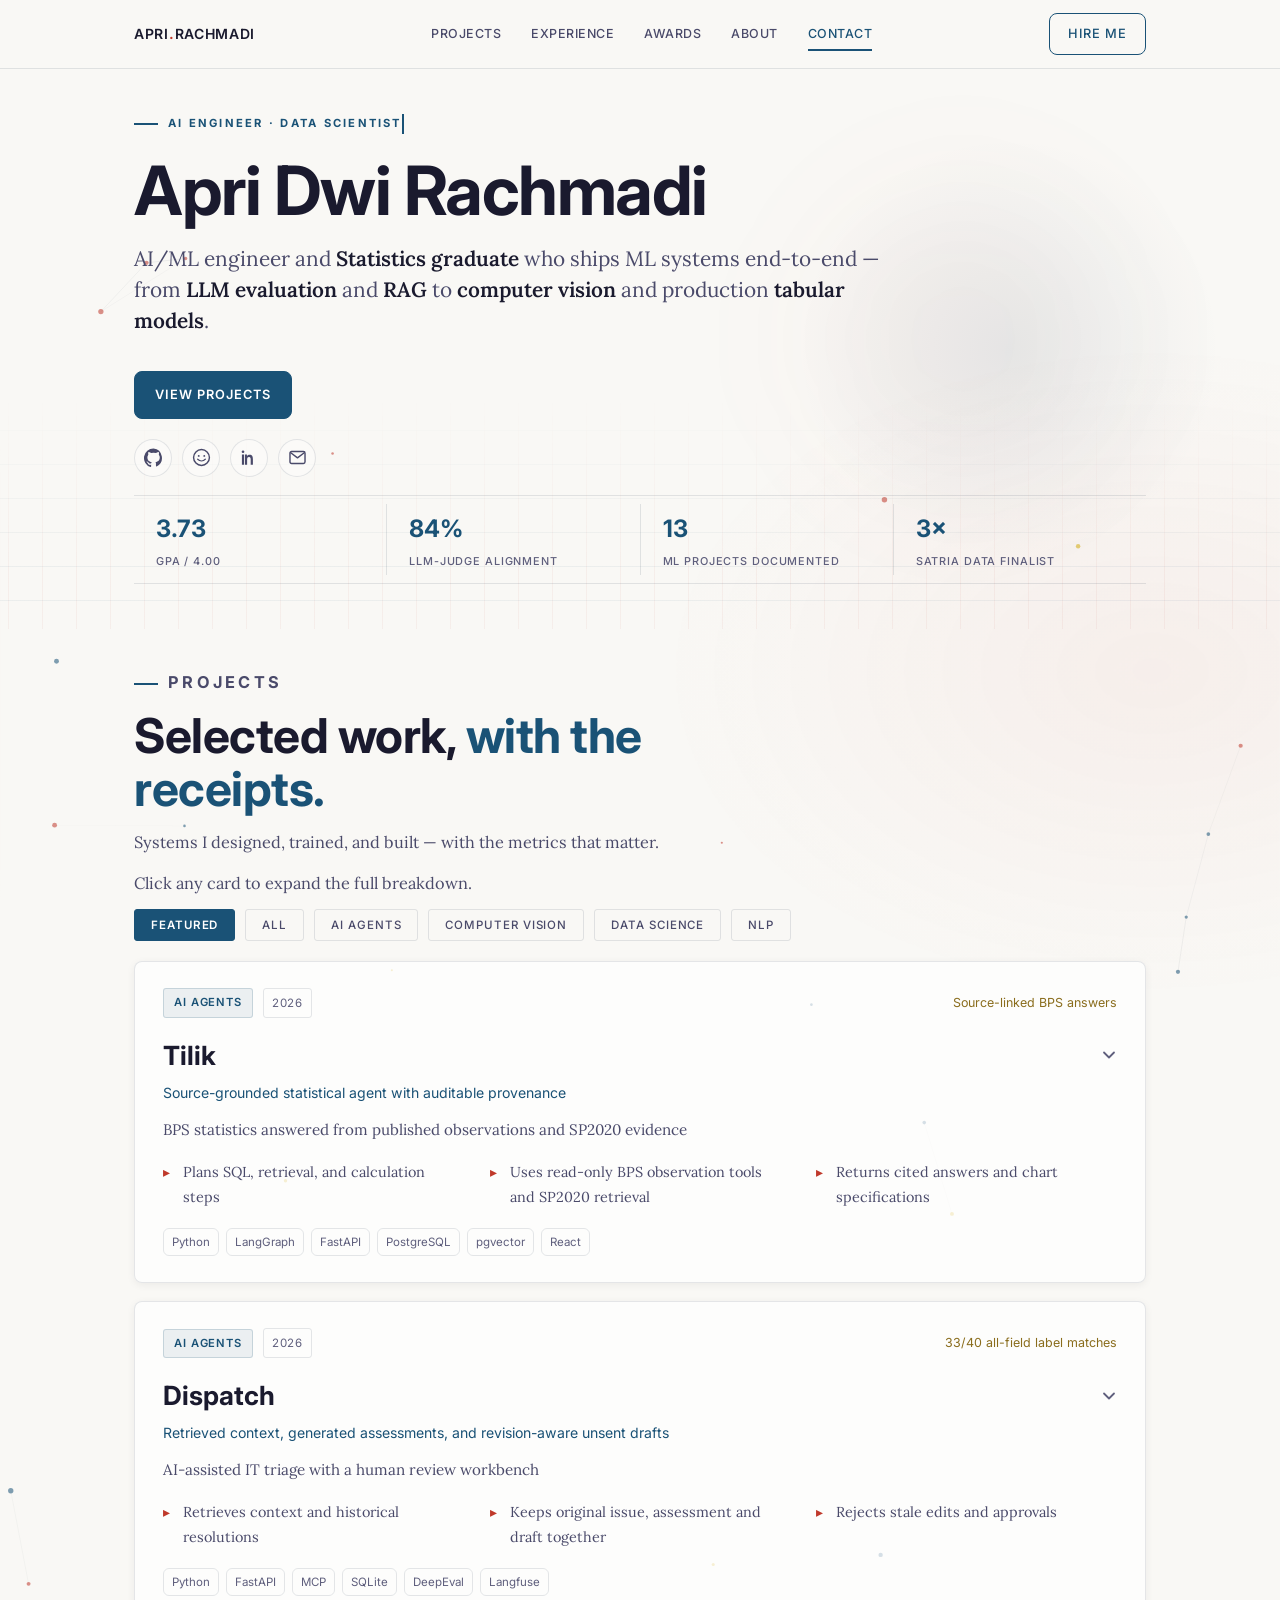
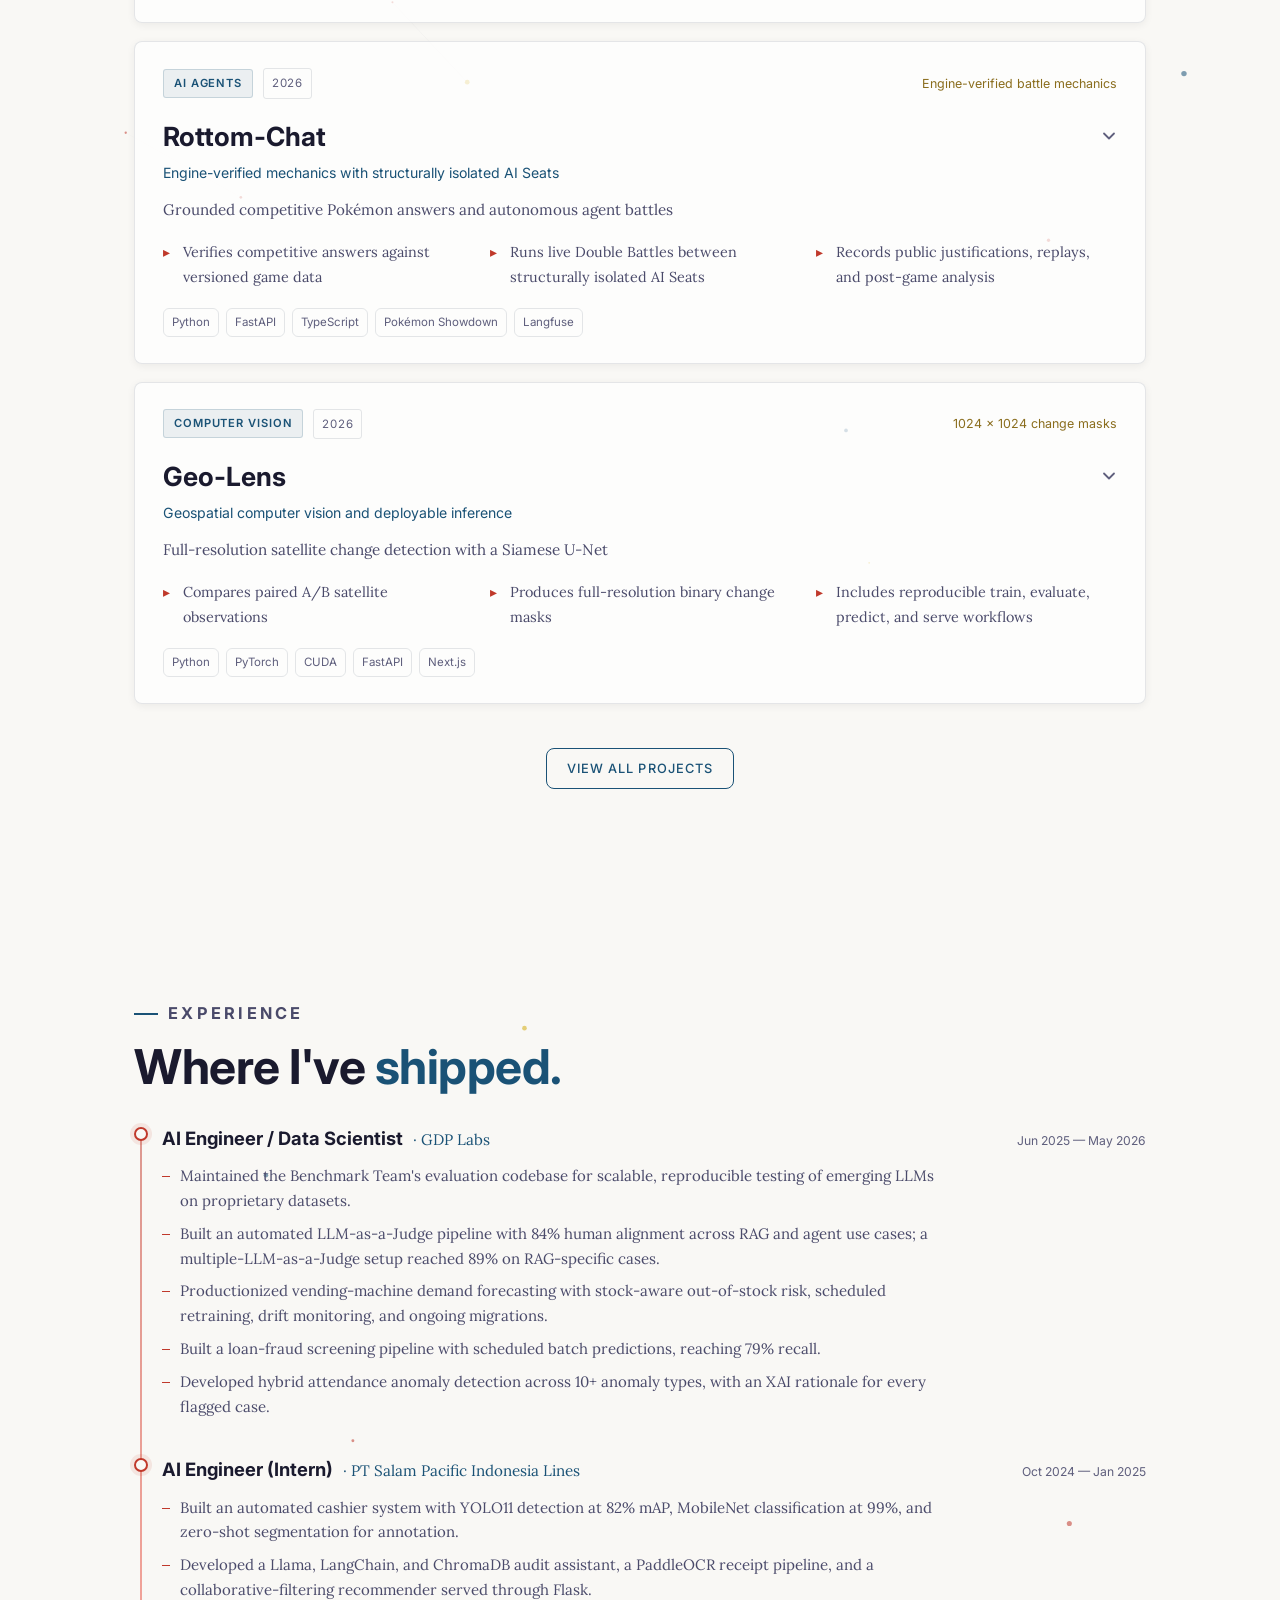
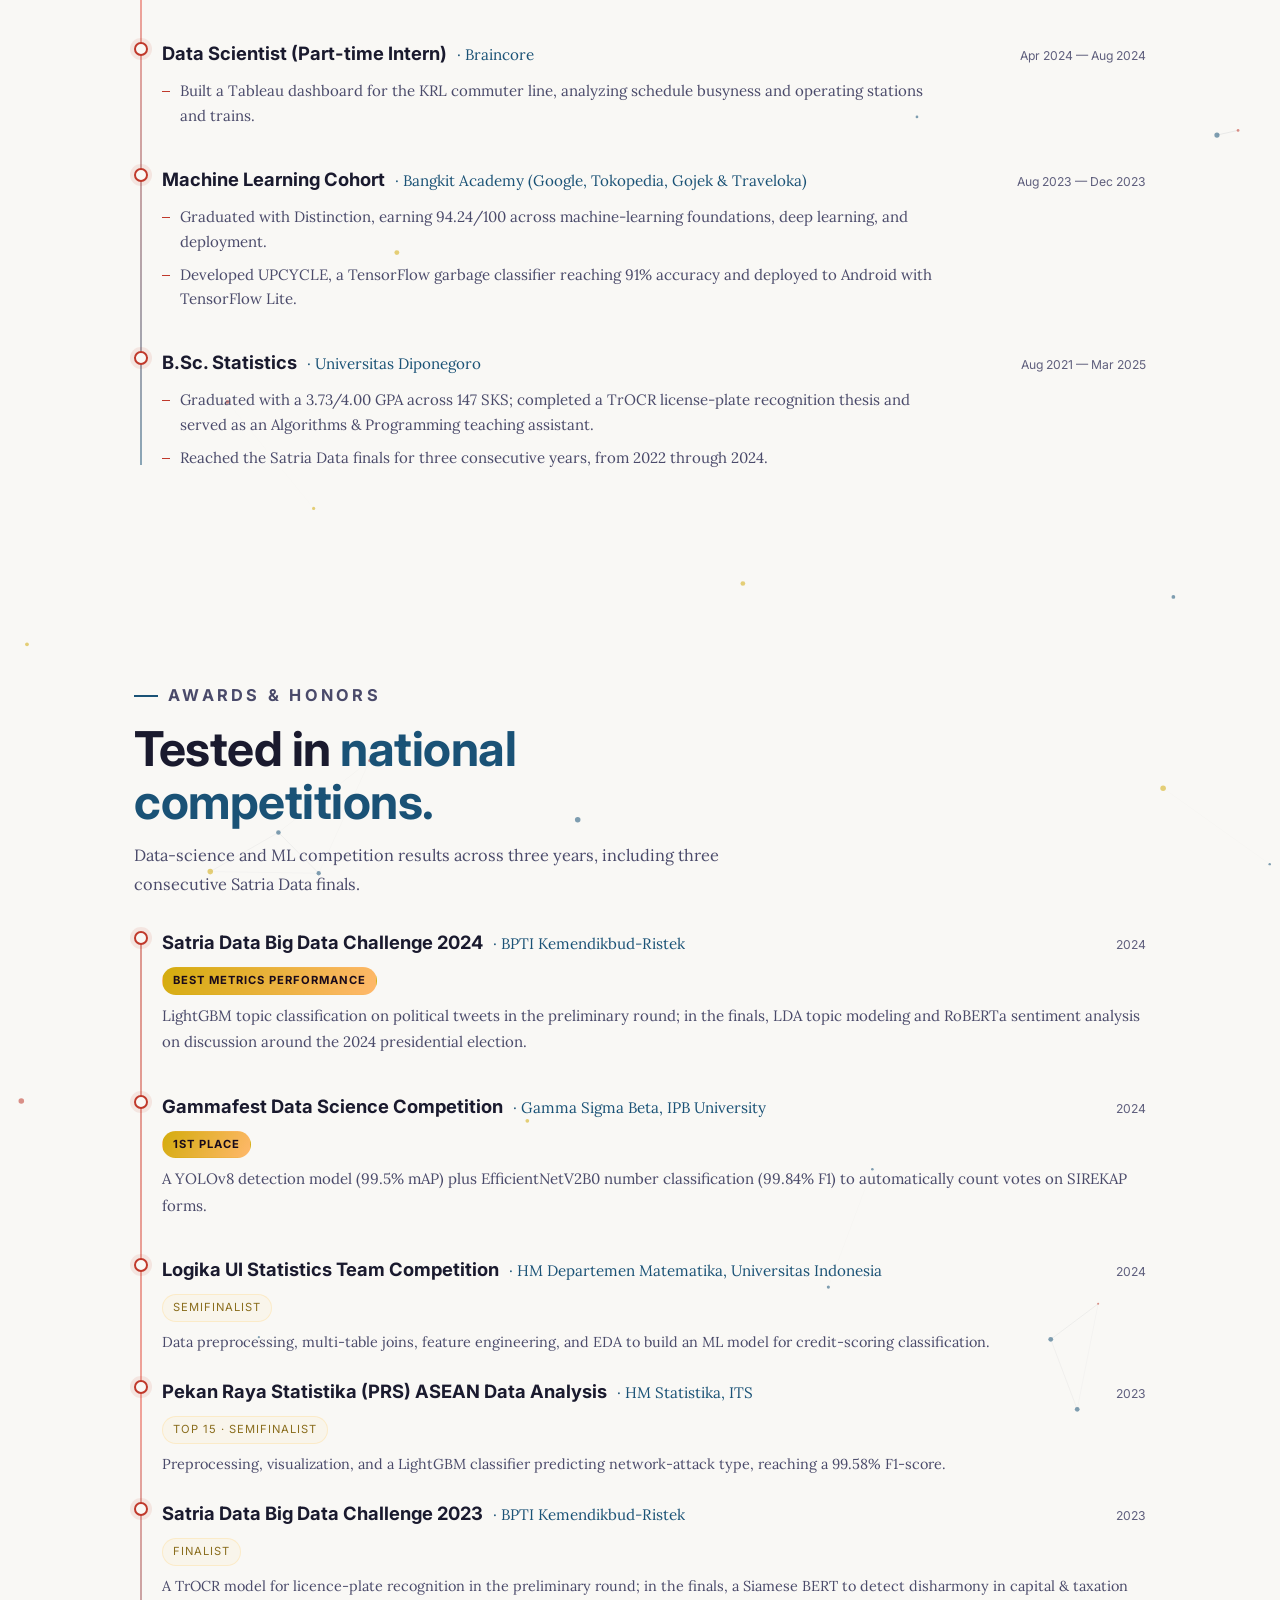
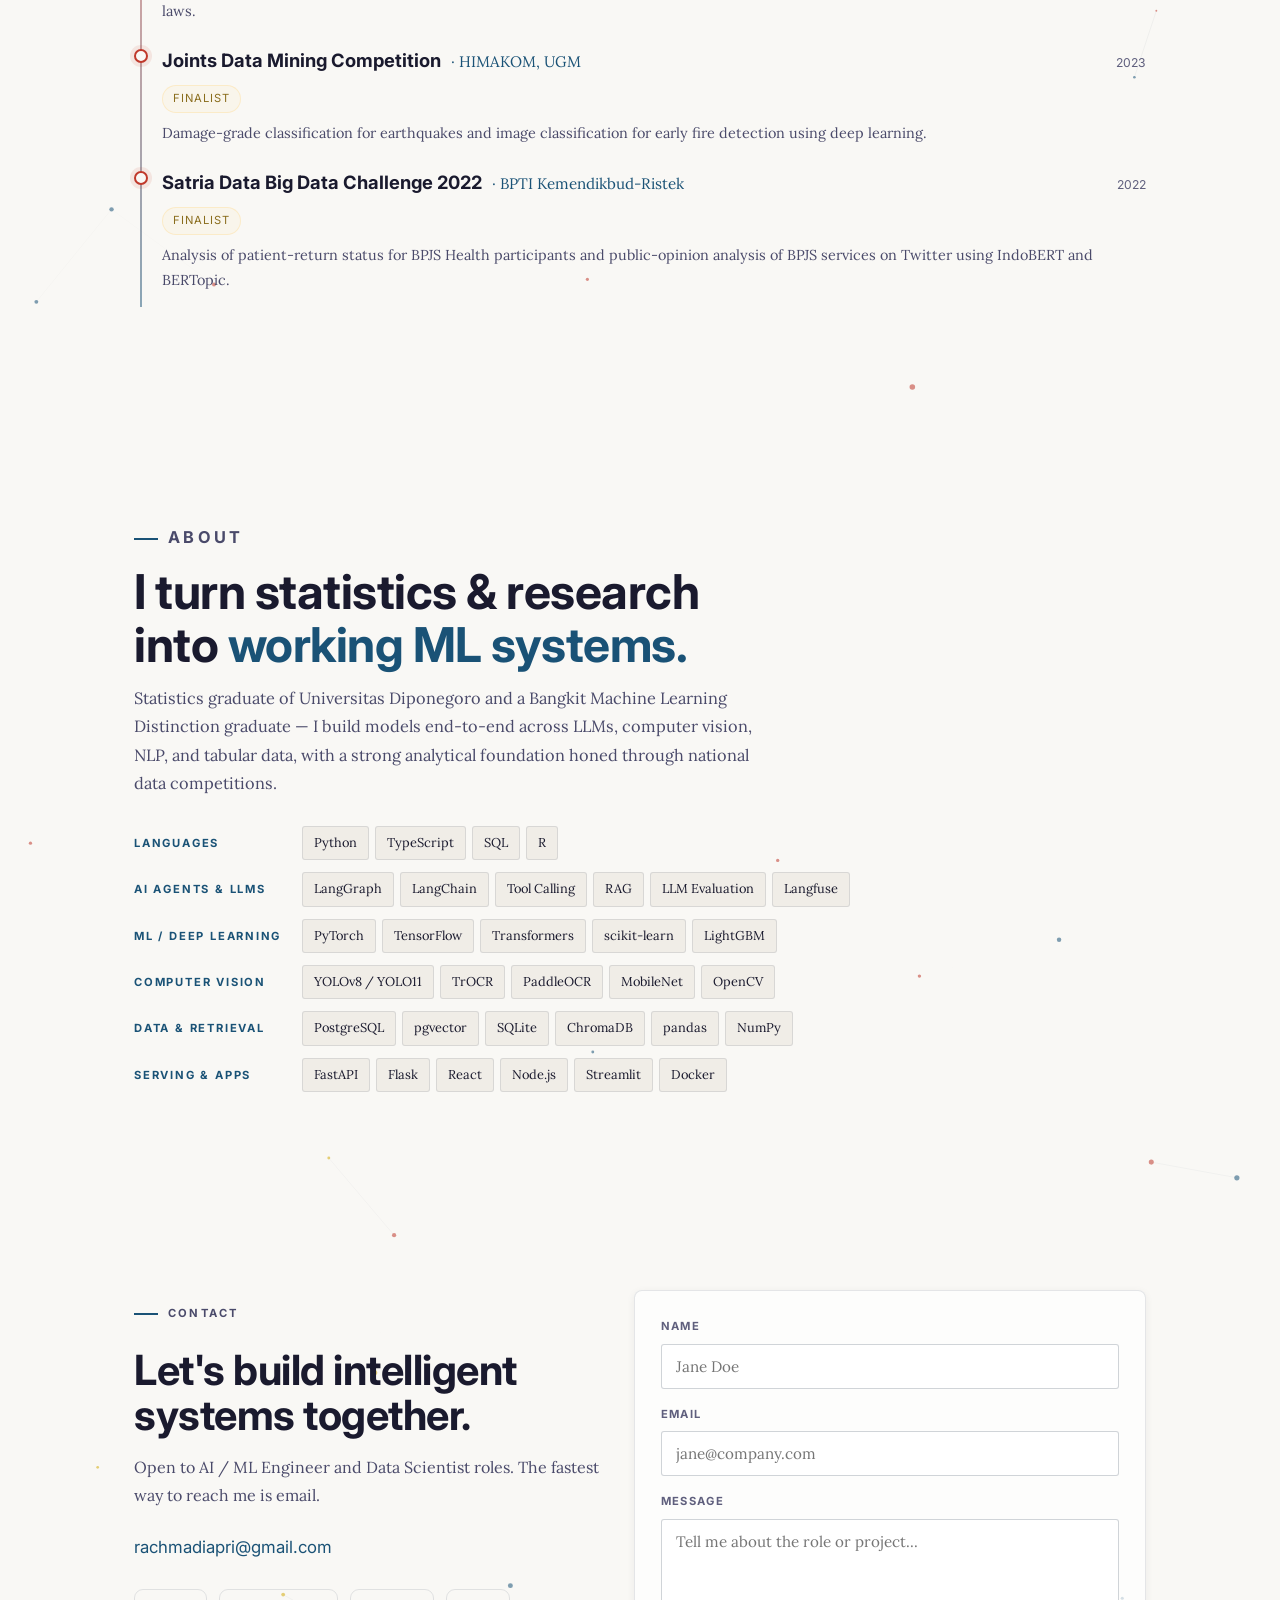
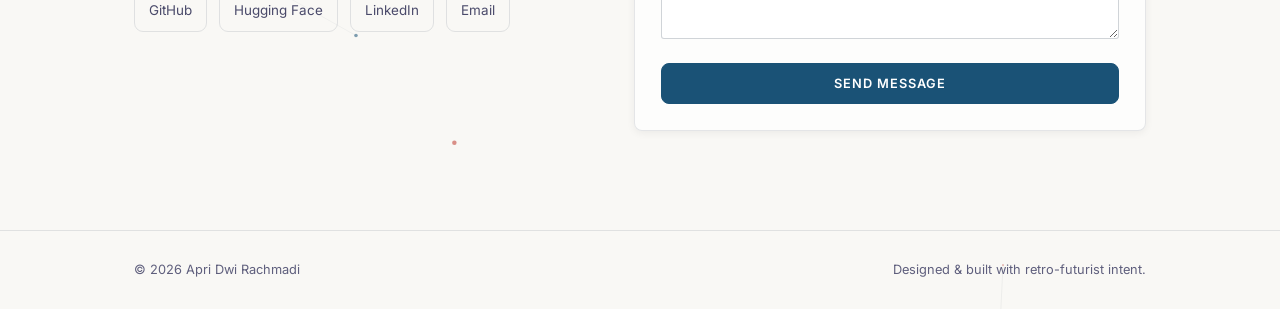
==== index.html @ f48eeafb "Add Dispatch case study and keep Tilik first" ====
<!DOCTYPE html>
<html lang="en">
<head>
  <meta charset="UTF-8" />
  <meta name="viewport" content="width=device-width, initial-scale=1.0" />
  <title>Apri Dwi Rachmadi — AI Engineer & Data Scientist</title>
  <meta name="description" content="AI/ML engineer and Statistics graduate building production machine-learning systems — LLM evaluation, computer vision, NLP, and tabular ML with Python, TensorFlow & PyTorch." />
  <link rel="icon" type="image/jpeg" href="assets/site-icon.jpg" />
  <link rel="apple-touch-icon" href="assets/site-icon.jpg" />
  <link rel="preconnect" href="https://fonts.googleapis.com" />
  <link rel="preconnect" href="https://fonts.gstatic.com" crossorigin />
  <link href="https://fonts.googleapis.com/css2?family=Inter:wght@400;500;600;700&family=Lora:ital,wght@0,400;0,600;0,700;1,400&display=swap" rel="stylesheet" />
  <link rel="stylesheet" href="site.css" />
  <noscript>
    <style>
      .reveal { opacity: 1; transform: none; transition: none; }
    </style>
  </noscript>
</head>
<body>
  <!-- PARTICLE NETWORK BACKGROUND -->
  <canvas id="particleCanvas" aria-hidden="true"></canvas>

  <!-- NAV -->
  <header class="nav">
    <div class="wrap nav__inner">
      <a class="nav__brand" href="#top">apri<b>.</b>rachmadi</a>
      <nav class="nav__links">
        <a href="#projects">Projects</a>
        <a href="#experience">Experience</a>
        <a href="#awards">Awards</a>
        <a href="#about">About</a>
        <a href="#contact">Contact</a>
      </nav>
      <a class="btn nav__cta" href="#contact">Hire me</a>
    </div>
  </header>

  <main id="top">
    <!-- HERO -->
    <section class="hero">
      <div class="hero__glow"></div>
      <div class="hero__sun"></div>
      <div class="wrap">
        <div class="hero__inner reveal">
          <p class="eyebrow typewriter" data-text="AI Engineer · Data Scientist"></p>
          <h1>Apri Dwi Rachmadi</h1>
          <p class="hero__tag">
            AI/ML engineer and <b>Statistics graduate</b> who ships ML systems
            end-to-end — from <b>LLM evaluation</b> and <b>RAG</b> to
            <b>computer vision</b> and production <b>tabular models</b>.
          </p>
          <div class="hero__cta">
            <a class="btn btn--primary" href="#projects">View Projects</a>
          </div>
          <div class="hero__socials" aria-label="Social links">
            <a href="https://github.com/aprirachmadi" target="_blank" rel="noopener" aria-label="GitHub" title="GitHub">
              <svg viewBox="0 0 24 24" aria-hidden="true"><path d="M12 .6a12 12 0 0 0-3.8 23.4c.6.1.8-.3.8-.6v-2.2c-3.3.7-4-1.6-4-1.6-.5-1.4-1.3-1.7-1.3-1.7-1.1-.8.1-.8.1-.8 1.2.1 1.8 1.2 1.8 1.2 1.1 1.8 2.8 1.3 3.5 1 .1-.8.4-1.3.7-1.6-2.7-.3-5.5-1.4-5.5-6a4.7 4.7 0 0 1 1.2-3.3c-.1-.3-.5-1.6.1-3.3 0 0 1-.3 3.4 1.3a11.6 11.6 0 0 1 6.2 0c2.4-1.6 3.4-1.3 3.4-1.3.6 1.7.2 3 .1 3.3a4.7 4.7 0 0 1 1.2 3.3c0 4.6-2.8 5.7-5.5 6 .4.3.7 1 .7 2v3c0 .3.2.7.8.6A12 12 0 0 0 12 .6Z"/></svg>
            </a>
            <a href="https://huggingface.co/rachmadiapri" target="_blank" rel="noopener" aria-label="Hugging Face" title="Hugging Face">
              <svg viewBox="0 0 24 24" aria-hidden="true"><circle cx="12" cy="12" r="10" fill="none" stroke="currentColor" stroke-width="1.8"/><circle cx="8.5" cy="10" r="1.2" fill="currentColor"/><circle cx="15.5" cy="10" r="1.2" fill="currentColor"/><path d="M7.2 14.2c2.8 2.7 6.8 2.7 9.6 0" fill="none" stroke="currentColor" stroke-width="1.6" stroke-linecap="round"/></svg>
            </a>
            <a href="https://www.linkedin.com/in/apri-rachmadi/" target="_blank" rel="noopener" aria-label="LinkedIn" title="LinkedIn">
              <svg viewBox="0 0 24 24" aria-hidden="true"><path d="M5.2 8.3H2.4V21h2.8V8.3ZM3.8 3A1.7 1.7 0 1 0 3.8 6.4 1.7 1.7 0 0 0 3.8 3ZM9 8.3H6.3V21H9v-6.3c0-1.7.3-3.3 2.4-3.3s2.1 1.9 2.1 3.4V21h2.8v-6.8c0-3.3-.7-5.8-4.2-5.8-1.7 0-2.8.9-3.2 1.7h-.1V8.3Z"/></svg>
            </a>
            <a href="mailto:rachmadiapri@gmail.com" aria-label="Email" title="Email">
              <svg viewBox="0 0 24 24" aria-hidden="true"><rect x="2.5" y="4.5" width="19" height="15" rx="2" fill="none" stroke="currentColor" stroke-width="1.8"/><path d="m3.5 6 8.5 6.4L20.5 6" fill="none" stroke="currentColor" stroke-width="1.8" stroke-linecap="round" stroke-linejoin="round"/></svg>
            </a>
          </div>
        </div>

        <div class="stats reveal">
          <div class="stat"><div class="stat__num grad-text">3.73</div><div class="stat__label">GPA / 4.00</div></div>
          <div class="stat"><div class="stat__num grad-text">84%</div><div class="stat__label">LLM-judge alignment</div></div>
          <div class="stat"><div class="stat__num grad-text">13</div><div class="stat__label">ML projects documented</div></div>
          <div class="stat"><div class="stat__num grad-text">3×</div><div class="stat__label">Satria Data finalist</div></div>
        </div>
      </div>
    </section>

    <!-- PROJECTS -->
    <section id="projects">
      <div class="wrap">
        <div class="section-head reveal">
          <p class="eyebrow">Projects</p>
          <h2>Selected work, <span class="grad-text">with the receipts.</span></h2>
          <p>Systems I designed, trained, and built — with the metrics that matter.</p>
          <p>Click any card to expand the full breakdown.</p>
        </div>

        <div class="proj-filters reveal" id="projectFilters"></div>
        <div class="projects" id="projectGrid">
          <noscript>
            <div class="projects-noscript">
              <p><strong>JavaScript is off</strong> — here are the newest projects instead of the interactive grid:</p>
              <ul>
                <li><strong>Tilik</strong> — source-grounded BPS statistical agent · <a href="projects/tilik-agent/">Read case study</a> · <a href="https://tilikagent.frhvn.my.id/" rel="noopener">Live Demo</a> · <a href="https://github.com/aprirachmadi/tilik-agent" rel="noopener">GitHub</a></li>
                <li><strong>Dispatch</strong> — AI-assisted IT triage · 33/40 all-field label matches on synthetic cases · <a href="projects/dispatch/">Read case study</a> · <a href="https://github.com/aprirachmadi/dispatch" rel="noopener">GitHub</a></li>
                <li><strong>Rottom-Chat</strong> — engine-verified mechanics and isolated AI Seats · <a href="https://github.com/aprirachmadi/rottom-chat" rel="noopener">GitHub</a></li>
                <li><strong>Geo-Lens</strong> — Siamese U-Net · 1024 × 1024 change masks · <a href="https://github.com/aprirachmadi/geo-lens" rel="noopener">GitHub</a> · <a href="https://geo-lens-urban.rachmadiapri.workers.dev/" rel="noopener">Demo</a></li>
                <li><strong>Recall</strong> — transcript-grounded study companion · 6 STT providers · <a href="https://github.com/aprirachmadi/recall-learning" rel="noopener">GitHub</a></li>
                <li><strong>Satellite Imagery Precipitation Nowcasting</strong> — compact U-Net · 41 × 41 grid · <a href="https://github.com/aprirachmadi/satellite-imagery-precipitation-nowcasting" rel="noopener">GitHub</a></li>
                <li><strong>Vote Detection on SIREKAP Forms</strong> — YOLOv8 + TrOCR · 0.8% CER · <a href="https://github.com/aprirachmadi/sirekap-ocr" rel="noopener">GitHub</a> · <a href="https://sirekap-ocr-pemilu2024.streamlit.app/" rel="noopener">Live demo</a></li>
              </ul>
            </div>
          </noscript>
        </div>
        <div class="view-all-wrap">
          <button class="btn" id="viewAllBtn" type="button">View all projects</button>
        </div>
      </div>
    </section>

    <!-- EXPERIENCE -->
    <section id="experience">
      <div class="wrap">
        <div class="section-head reveal">
          <p class="eyebrow">Experience</p>
          <h2>Where I've <span class="grad-text">shipped.</span></h2>
        </div>

        <div class="timeline">
          <div class="tl-item reveal">
            <div class="tl-item__head">
              <span class="tl-item__role">AI Engineer / Data Scientist</span>
              <span class="tl-item__co">· GDP Labs</span>
              <span class="tl-item__date">Jun 2025 — May 2026</span>
            </div>
            <ul class="tl-item__list">
              <li>Maintained the Benchmark Team's evaluation codebase for scalable, reproducible testing of emerging LLMs on proprietary datasets.</li>
              <li>Built an automated LLM-as-a-Judge pipeline with 84% human alignment across RAG and agent use cases; a multiple-LLM-as-a-Judge setup reached 89% on RAG-specific cases.</li>
              <li>Productionized vending-machine demand forecasting with stock-aware out-of-stock risk, scheduled retraining, drift monitoring, and ongoing migrations.</li>
              <li>Built a loan-fraud screening pipeline with scheduled batch predictions, reaching 79% recall.</li>
              <li>Developed hybrid attendance anomaly detection across 10+ anomaly types, with an XAI rationale for every flagged case.</li>
            </ul>
          </div>
          <div class="tl-item reveal">
            <div class="tl-item__head">
              <span class="tl-item__role">AI Engineer (Intern)</span>
              <span class="tl-item__co">· PT Salam Pacific Indonesia Lines</span>
              <span class="tl-item__date">Oct 2024 — Jan 2025</span>
            </div>
            <ul class="tl-item__list">
              <li>Built an automated cashier system with YOLO11 detection at 82% mAP, MobileNet classification at 99%, and zero-shot segmentation for annotation.</li>
              <li>Developed a Llama, LangChain, and ChromaDB audit assistant, a PaddleOCR receipt pipeline, and a collaborative-filtering recommender served through Flask.</li>
            </ul>
          </div>
          <div class="tl-item reveal">
            <div class="tl-item__head">
              <span class="tl-item__role">Data Scientist (Part-time Intern)</span>
              <span class="tl-item__co">· Braincore</span>
              <span class="tl-item__date">Apr 2024 — Aug 2024</span>
            </div>
            <ul class="tl-item__list">
              <li>Built a Tableau dashboard for the KRL commuter line, analyzing schedule busyness and operating stations and trains.</li>
            </ul>
          </div>
          <div class="tl-item reveal">
            <div class="tl-item__head">
              <span class="tl-item__role">Machine Learning Cohort</span>
              <span class="tl-item__co">· Bangkit Academy (Google, Tokopedia, Gojek &amp; Traveloka)</span>
              <span class="tl-item__date">Aug 2023 — Dec 2023</span>
            </div>
            <ul class="tl-item__list">
              <li>Graduated with Distinction, earning 94.24/100 across machine-learning foundations, deep learning, and deployment.</li>
              <li>Developed UPCYCLE, a TensorFlow garbage classifier reaching 91% accuracy and deployed to Android with TensorFlow Lite.</li>
            </ul>
          </div>
          <div class="tl-item reveal">
            <div class="tl-item__head">
              <span class="tl-item__role">B.Sc. Statistics</span>
              <span class="tl-item__co">· Universitas Diponegoro</span>
              <span class="tl-item__date">Aug 2021 — Mar 2025</span>
            </div>
            <ul class="tl-item__list">
              <li>Graduated with a 3.73/4.00 GPA across 147 SKS; completed a TrOCR license-plate recognition thesis and served as an Algorithms &amp; Programming teaching assistant.</li>
              <li>Reached the Satria Data finals for three consecutive years, from 2022 through 2024.</li>
            </ul>
          </div>
        </div>
      </div>
    </section>

    <!-- AWARDS & HONORS -->
    <section id="awards">
      <div class="wrap">
        <div class="section-head reveal">
          <p class="eyebrow">Awards &amp; Honors</p>
          <h2>Tested in <span class="grad-text">national competitions.</span></h2>
          <p>Data-science and ML competition results across three years, including three consecutive Satria Data finals.</p>
        </div>

        <div class="timeline timeline--compact">
          <div class="tl-item tl-item--featured reveal">
            <div class="tl-item__head">
              <span class="tl-item__role">Satria Data Big Data Challenge 2024</span>
              <span class="tl-item__co">· BPTI Kemendikbud-Ristek</span>
              <span class="tl-item__date">2024</span>
            </div>
            <span class="tl-item__place tl-item__place--gold">Best Metrics Performance</span>
            <p class="tl-item__desc">LightGBM topic classification on political tweets in the preliminary round; in the finals, LDA topic modeling and RoBERTa sentiment analysis on discussion around the 2024 presidential election.</p>
          </div>
          <div class="tl-item tl-item--featured reveal">
            <div class="tl-item__head">
              <span class="tl-item__role">Gammafest Data Science Competition</span>
              <span class="tl-item__co">· Gamma Sigma Beta, IPB University</span>
              <span class="tl-item__date">2024</span>
            </div>
            <span class="tl-item__place tl-item__place--gold">1st Place</span>
            <p class="tl-item__desc">A YOLOv8 detection model (99.5% mAP) plus EfficientNetV2B0 number classification (99.84% F1) to automatically count votes on SIREKAP forms.</p>
          </div>
          <div class="tl-item reveal">
            <div class="tl-item__head">
              <span class="tl-item__role">Logika UI Statistics Team Competition</span>
              <span class="tl-item__co">· HM Departemen Matematika, Universitas Indonesia</span>
              <span class="tl-item__date">2024</span>
            </div>
            <span class="tl-item__place">Semifinalist</span>
            <p class="tl-item__desc">Data preprocessing, multi-table joins, feature engineering, and EDA to build an ML model for credit-scoring classification.</p>
          </div>
          <div class="tl-item reveal">
            <div class="tl-item__head">
              <span class="tl-item__role">Pekan Raya Statistika (PRS) ASEAN Data Analysis</span>
              <span class="tl-item__co">· HM Statistika, ITS</span>
              <span class="tl-item__date">2023</span>
            </div>
            <span class="tl-item__place">Top 15 · Semifinalist</span>
            <p class="tl-item__desc">Preprocessing, visualization, and a LightGBM classifier predicting network-attack type, reaching a 99.58% F1-score.</p>
          </div>
          <div class="tl-item reveal">
            <div class="tl-item__head">
              <span class="tl-item__role">Satria Data Big Data Challenge 2023</span>
              <span class="tl-item__co">· BPTI Kemendikbud-Ristek</span>
              <span class="tl-item__date">2023</span>
            </div>
            <span class="tl-item__place">Finalist</span>
            <p class="tl-item__desc">A TrOCR model for licence-plate recognition in the preliminary round; in the finals, a Siamese BERT to detect disharmony in capital &amp; taxation laws.</p>
          </div>
          <div class="tl-item reveal">
            <div class="tl-item__head">
              <span class="tl-item__role">Joints Data Mining Competition</span>
              <span class="tl-item__co">· HIMAKOM, UGM</span>
              <span class="tl-item__date">2023</span>
            </div>
            <span class="tl-item__place">Finalist</span>
            <p class="tl-item__desc">Damage-grade classification for earthquakes and image classification for early fire detection using deep learning.</p>
          </div>
          <div class="tl-item reveal">
            <div class="tl-item__head">
              <span class="tl-item__role">Satria Data Big Data Challenge 2022</span>
              <span class="tl-item__co">· BPTI Kemendikbud-Ristek</span>
              <span class="tl-item__date">2022</span>
            </div>
            <span class="tl-item__place">Finalist</span>
            <p class="tl-item__desc">Analysis of patient-return status for BPJS Health participants and public-opinion analysis of BPJS services on Twitter using IndoBERT and BERTopic.</p>
          </div>
        </div>
      </div>
    </section>

    <!-- ABOUT / SKILLS -->
    <section id="about">
      <div class="wrap">
        <div class="section-head reveal">
          <p class="eyebrow">About</p>
          <h2>I turn statistics &amp; research into <span class="grad-text">working ML systems.</span></h2>
          <p>
            Statistics graduate of Universitas Diponegoro and a Bangkit Machine
            Learning Distinction graduate — I build models end-to-end across
            LLMs, computer vision, NLP, and tabular data, with a strong
            analytical foundation honed through national data competitions.
          </p>
        </div>

        <div class="skills-grid">
          <div class="skill-cat reveal">
            <h3>Languages</h3>
            <div class="chips"><span class="chip">Python</span><span class="chip">TypeScript</span><span class="chip">SQL</span><span class="chip">R</span></div>
          </div>
          <div class="skill-cat reveal">
            <h3>AI Agents &amp; LLMs</h3>
            <div class="chips"><span class="chip">LangGraph</span><span class="chip">LangChain</span><span class="chip">Tool Calling</span><span class="chip">RAG</span><span class="chip">LLM Evaluation</span><span class="chip">Langfuse</span></div>
          </div>
          <div class="skill-cat reveal">
            <h3>ML / Deep Learning</h3>
            <div class="chips"><span class="chip">PyTorch</span><span class="chip">TensorFlow</span><span class="chip">Transformers</span><span class="chip">scikit-learn</span><span class="chip">LightGBM</span></div>
          </div>
          <div class="skill-cat reveal">
            <h3>Computer Vision</h3>
            <div class="chips"><span class="chip">YOLOv8 / YOLO11</span><span class="chip">TrOCR</span><span class="chip">PaddleOCR</span><span class="chip">MobileNet</span><span class="chip">OpenCV</span></div>
          </div>
          <div class="skill-cat reveal">
            <h3>Data &amp; Retrieval</h3>
            <div class="chips"><span class="chip">PostgreSQL</span><span class="chip">pgvector</span><span class="chip">SQLite</span><span class="chip">ChromaDB</span><span class="chip">pandas</span><span class="chip">NumPy</span></div>
          </div>
          <div class="skill-cat reveal">
            <h3>Serving &amp; Apps</h3>
            <div class="chips"><span class="chip">FastAPI</span><span class="chip">Flask</span><span class="chip">React</span><span class="chip">Node.js</span><span class="chip">Streamlit</span><span class="chip">Docker</span></div>
          </div>
        </div>
      </div>
    </section>

    <!-- CONTACT -->
    <section id="contact">
      <div class="wrap contact-grid">
        <div class="contact-info reveal">
          <p class="eyebrow">Contact</p>
          <h2>Let's build intelligent systems together.</h2>
          <p>Open to AI / ML Engineer and Data Scientist roles. The fastest way to reach me is email.</p>
          <a class="mail" href="mailto:rachmadiapri@gmail.com">rachmadiapri@gmail.com</a>
          <div class="socials">
            <a href="https://github.com/aprirachmadi" target="_blank" rel="noopener">GitHub</a>
            <a href="https://huggingface.co/rachmadiapri" target="_blank" rel="noopener">Hugging Face</a>
            <a href="https://www.linkedin.com/in/apri-rachmadi/" target="_blank" rel="noopener">LinkedIn</a>
            <a href="mailto:rachmadiapri@gmail.com">Email</a>
          </div>
        </div>

        <form class="form reveal" id="contactForm" action="https://formspree.io/f/xpznkgab" method="POST">
          <div class="field">
            <label for="name">Name</label>
            <input id="name" name="name" type="text" placeholder="Jane Doe" required />
          </div>
          <div class="field">
            <label for="email">Email</label>
            <input id="email" name="email" type="email" placeholder="jane@company.com" required />
          </div>
          <div class="field">
            <label for="message">Message</label>
            <textarea id="message" name="message" placeholder="Tell me about the role or project..." required></textarea>
          </div>
          <button class="btn btn--primary form__btn" type="submit">Send message</button>
          <p class="form__ok" id="formOk" role="status" aria-live="polite">Thanks — your message is on its way. I'll get back to you shortly.</p>
        </form>
      </div>
    </section>
  </main>

  <footer class="footer">
    <div class="wrap footer__inner">
      <span>© 2026 Apri Dwi Rachmadi</span>
      <span>Designed &amp; built with retro-futurist intent.</span>
    </div>
  </footer>

  <script src="site.js?v=tilik-links-20261009"></script>
</body>
</html>
---- site.css ----
/* ============================================================
   REFINED VAPORWAVE — retro-futurist, but credible & clear.
   Deep indigo base, disciplined neon accents, clean type.
   ============================================================ */

*, *::before, *::after { box-sizing: border-box; margin: 0; padding: 0; }

:root {
  --bg:        #f9f8f5;
  --bg-2:      #f0ede7;
  --surface:   rgba(255, 255, 255, 0.68);
  --surface-2: rgba(240, 237, 231, 0.9);
  --border:    rgba(44, 62, 80, 0.12);
  --border-2:  rgba(44, 62, 80, 0.22);
  --text:      #1a1a2e;
  --muted:     #4a4a6a;
  --faint:     #5f5f7d;

  --pink:   #c0392b;
  --magenta:#e74c3c;
  --cyan:   #1a5276;
  --gold:   #d4ac0d;
  --gold-text: #8a6d1d;

  --grad: linear-gradient(120deg, var(--cyan), var(--pink));
  --maxw: 1140px;
  --pad: clamp(20px, 5vw, 64px);

  --font-display: "Inter", system-ui, sans-serif;
  --font-body: "Lora", Georgia, serif;
  --font-mono: "Inter", system-ui, sans-serif;
}

html { scroll-behavior: smooth; scroll-padding-top: 80px; }

/* ---------------- Particle network canvas ---------------- */
#particleCanvas {
  position: absolute; top: 0; left: 0; width: 100%; z-index: 0;
  pointer-events: none;
}

body {
  font-family: var(--font-body);
  color: var(--text);
  background:
    radial-gradient(1200px 700px at 50% -10%, rgba(26, 82, 118, 0.07), transparent 60%),
    radial-gradient(900px 600px at 90% 10%, rgba(192, 57, 43, 0.05), transparent 55%),
    var(--bg);
  line-height: 1.75;
  -webkit-font-smoothing: antialiased;
  overflow-x: hidden;
}

a { color: inherit; text-decoration: none; }
::selection { background: var(--cyan); color: #fff; }

html { scrollbar-color: var(--border-2) transparent; }
::-webkit-scrollbar { width: 12px; }
::-webkit-scrollbar-track { background: var(--bg); }
::-webkit-scrollbar-thumb { background: var(--border-2); border-radius: 6px; border: 3px solid var(--bg); }
::-webkit-scrollbar-thumb:hover { background: var(--faint); }

:focus-visible { outline: 2px solid var(--cyan); outline-offset: 2px; }

.wrap { max-width: var(--maxw); margin: 0 auto; padding: 0 var(--pad); }
section { padding: clamp(64px, 11vh, 130px) 0; position: relative; }

.eyebrow {
  font-family: var(--font-mono);
  font-size: 0.7rem; font-weight: 700; letter-spacing: 0.2em; text-transform: uppercase;
  color: var(--cyan); margin-bottom: 14px;
}
.eyebrow::before { content: ""; display: inline-block; width: 24px; height: 2px; margin: 0 10px 0 0; vertical-align: middle; background: var(--cyan); }

.grad-text { color: var(--cyan); }

.section-head { margin-bottom: 28px; max-width: 640px; }
.section-head h2 { font-family: var(--font-display); font-size: clamp(1.9rem, 4.5vw, 3rem); line-height: 1.1; letter-spacing: -0.5px; }
.section-head p { color: var(--muted); margin-top: 12px; font-size: 1.02rem; }

/* ---------------- Buttons ---------------- */
.btn {
  display: inline-flex; align-items: center; gap: 9px;
  font-family: var(--font-mono); font-size: 0.8rem; font-weight: 500; letter-spacing: 0.08em; text-transform: uppercase;
  padding: 12px 20px; border-radius: 8px; cursor: pointer; border: 1px solid var(--cyan);
  background: transparent; color: var(--cyan);
  transition: transform 0.3s ease, background 0.3s ease, color 0.3s ease;
}
.btn:hover { transform: translateY(-2px); background: var(--cyan); color: #fff; }
.btn--primary {
  color: #fff; font-weight: 600;
  background: var(--cyan); box-shadow: none;
}
.btn--primary:hover { background: #124260; box-shadow: none; }

/* ---------------- Navbar ---------------- */
.nav {
  position: sticky; top: 0; z-index: 50;
  backdrop-filter: blur(8px);
  background: rgba(249, 248, 245, 0.95);
  border-bottom: 1px solid var(--border);
}
.nav__inner { display: flex; align-items: center; justify-content: space-between; height: 68px; }
.nav__brand { font-family: var(--font-display); font-weight: 600; font-size: 0.875rem; letter-spacing: 0.05em; text-transform: uppercase; }
.nav__brand b { color: var(--pink); }
.nav__links { display: flex; gap: 30px; font-family: var(--font-mono); font-size: 0.78rem; font-weight: 500; letter-spacing: 0.04em; text-transform: uppercase; }
.nav__links a { color: var(--muted); transition: color 0.3s; position: relative; padding: 4px 0; }
.nav__links a::after {
  content: ""; position: absolute; left: 0; bottom: -2px;
  height: 2px; width: 100%; background: var(--cyan);
  transform: scaleX(0); transform-origin: left;
  transition: transform 0.3s cubic-bezier(0.25, 0.46, 0.45, 0.94);
}
.nav__links a:hover, .nav__links a.active { color: var(--cyan); }
.nav__links a:hover::after, .nav__links a.active::after { transform: scaleX(1); }
.nav__cta { padding: 9px 18px; }

/* ---------------- Hero ---------------- */
.hero { padding-top: clamp(28px, 5vh, 56px); padding-bottom: clamp(28px, 5vh, 56px); overflow: hidden; }
#projects { padding-top: clamp(16px, 3vh, 40px); }
.hero__sun {
  position: absolute; right: 4%; top: 60px; width: min(440px, 42vw); aspect-ratio: 1; border-radius: 50%;
  background: radial-gradient(circle, rgba(26, 82, 118, 0.08), transparent 68%);
  opacity: 1; filter: none; z-index: 0; pointer-events: none;
}
.hero__glow { position: absolute; right: 6%; top: 30px; width: min(480px, 46vw); aspect-ratio: 1; border-radius: 50%; background: radial-gradient(circle, rgba(192, 57, 43, 0.05), transparent 65%); filter: blur(50px); z-index: 0; }
.hero::after {
  content: ""; position: absolute; left: -10%; right: -10%; bottom: -2px; height: 42%;
  background-image:
    linear-gradient(rgba(26, 82, 118, 0.06) 1px, transparent 1px),
    linear-gradient(90deg, rgba(192, 57, 43, 0.05) 1px, transparent 1px);
  background-size: 34px 34px;
  transform: none;
  -webkit-mask: linear-gradient(transparent, #000 75%); mask: linear-gradient(transparent, #000 75%);
  opacity: 1; z-index: 0; pointer-events: none;
}
.hero__inner { position: relative; z-index: 2; max-width: 760px; }
.hero h1 { font-family: var(--font-display); font-weight: 700; font-size: clamp(2.5rem, 6vw, 4.25rem); line-height: 1.02; letter-spacing: -1.5px; margin-bottom: 18px; }
.hero__tag { font-size: clamp(1.05rem, 2vw, 1.3rem); line-height: 1.5; color: var(--muted); max-width: 60ch; }
.hero__tag b { color: var(--text); font-weight: 600; }
.hero__cta { display: flex; gap: 14px; flex-wrap: wrap; margin-top: 34px; }
.hero__socials { display: flex; align-items: center; gap: 10px; margin-top: 20px; }
.hero__socials a { display: inline-flex; align-items: center; justify-content: center; flex: 0 0 38px; width: 38px; height: 38px; overflow: hidden; border: 1px solid var(--border); border-radius: 50%; color: var(--muted); background: rgba(255, 255, 255, 0.34); transition: color .2s ease, border-color .2s ease, transform .2s ease, background .2s ease; }
.hero__socials svg { display: block; flex: 0 0 19px; width: 19px !important; height: 19px !important; max-width: 19px; max-height: 19px; overflow: hidden; fill: currentColor; }
.hero__socials a:hover, .hero__socials a:focus-visible { color: var(--cyan); border-color: var(--cyan); background: rgba(26, 82, 118, 0.08); transform: translateY(-2px); }

/* Stats */
.stats { display: flex; flex-wrap: wrap; gap: 0; margin-top: 18px; padding: 8px 0; position: relative; z-index: 2; border-top: 1px solid var(--border); border-bottom: 1px solid var(--border); }
.stat { position: relative; flex: 1 1 0; min-width: 130px; padding: 4px 22px; }
.stat + .stat { border-left: 1px solid var(--border); }
.stat__num { font-family: var(--font-display); font-weight: 700; font-size: 1.5rem; }
.stat__label { font-family: var(--font-mono); font-size: 0.68rem; font-weight: 500; letter-spacing: 0.08em; text-transform: uppercase; color: var(--faint); margin-top: 2px; }

/* ---------------- Skills ---------------- */
.skills-grid { display: grid; grid-template-columns: 1fr; gap: 12px; }
.skill-cat {
  position: relative;
  display: flex; align-items: baseline; gap: 18px;
  padding: 0; border: none; background: none; box-shadow: none; overflow: visible;
}
.skill-cat h3 { font-family: var(--font-mono); font-size: 0.7rem; font-weight: 700; letter-spacing: 0.16em; text-transform: uppercase; color: var(--cyan); flex: 0 0 150px; margin-bottom: 0; }
.chips { display: flex; flex-wrap: wrap; gap: 6px; }
.chip { font-size: 0.8rem; padding: 5px 11px; border-radius: 3px; border: 1px solid var(--border); background: var(--bg-2); color: var(--text); }
.chip:hover { border-color: var(--cyan); color: var(--cyan); }

/* ---------------- Projects ---------------- */
.proj-filters { display: flex; flex-wrap: wrap; gap: 10px; margin: -16px 0 20px; }
.filter-pill {
  font-family: var(--font-mono); font-size: 0.72rem; font-weight: 500; letter-spacing: 0.08em; text-transform: uppercase;
  padding: 8px 16px; border-radius: 3px; border: 1px solid var(--border);
  background: transparent; color: var(--muted); cursor: pointer;
  transition: color 0.3s, border-color 0.3s, transform 0.3s, background 0.3s;
}
.filter-pill:hover { color: var(--cyan); border-color: var(--cyan); transform: translateY(-2px); }
.filter-pill.active { background: var(--cyan); color: #fff; border-color: var(--cyan); font-weight: 600; }

.projects { display: grid; grid-template-columns: 1fr; gap: 18px; }
.project {
  position: relative; border: 1px solid var(--border); border-radius: 8px; padding: 26px 28px;
  background: var(--surface); overflow: hidden; cursor: pointer;
  box-shadow: 0 2px 8px rgba(0, 0, 0, 0.06);
  transition: transform 0.3s ease, box-shadow 0.3s ease;
}
.project::before {
  content: ""; position: absolute; inset: 0; border-radius: inherit;
  background: var(--grad); opacity: 0; transition: opacity 0.3s ease;
  -webkit-mask: linear-gradient(#fff 0 0) content-box, linear-gradient(#fff 0 0);
  mask: linear-gradient(#fff 0 0) content-box, linear-gradient(#fff 0 0);
  -webkit-mask-composite: xor; mask-composite: exclude;
  padding: 1px; pointer-events: none;
}
.projects .project:hover, .projects .project.open { transform: translateY(-2px); box-shadow: 0 12px 36px rgba(0, 0, 0, 0.1); }
.project:hover::before, .project.open::before { opacity: 1; }
.project__top { display: flex; align-items: center; gap: 10px; flex-wrap: wrap; margin-bottom: 14px; }
.project__tag { font-family: var(--font-mono); font-size: 0.7rem; font-weight: 600; letter-spacing: 0.08em; text-transform: uppercase; padding: 4px 10px; border-radius: 3px; background: rgba(26, 82, 118, 0.08); color: var(--cyan); border: 1px solid rgba(26, 82, 118, 0.18); }
.project__year { font-family: var(--font-mono); font-size: 0.72rem; letter-spacing: 0.06em; color: var(--faint); padding: 4px 8px; border: 1px solid var(--border); border-radius: 3px; }
.project__metric { font-family: var(--font-mono); font-size: 0.78rem; color: var(--gold-text); white-space: nowrap; margin-left: auto; }
.project__title { margin-bottom: 2px; }
.project__toggle {
  display: flex; align-items: center; justify-content: space-between; gap: 14px; width: 100%;
  background: none; border: none; padding: 0; cursor: pointer; color: inherit; text-align: left;
  font: inherit;
}
.project__toggle:focus-visible { outline: 2px solid var(--cyan); outline-offset: 4px; border-radius: 4px; }
.project h3 { font-family: var(--font-display); font-size: clamp(1.35rem, 2.4vw, 1.65rem); letter-spacing: -0.3px; }
.project__chev { flex: 0 0 16px; width: 16px; height: 16px; color: var(--faint); transition: transform 0.35s cubic-bezier(0.25, 0.46, 0.45, 0.94), color 0.2s ease; }
.project:hover .project__chev { color: var(--cyan); }
.project.open .project__chev { transform: rotate(180deg); color: var(--cyan); }
.project__sub { color: var(--cyan); font-size: 0.88rem; font-family: var(--font-mono); margin: 2px 0 12px; }
.project__desc { color: var(--muted); font-size: 0.95rem; max-width: 75ch; }
.project__feats { list-style: none; margin: 16px 0 18px; display: grid; gap: 10px 26px; }
.project__feats li { position: relative; padding-left: 20px; font-size: 0.9rem; color: var(--muted); }
.project__feats li::before { content: "\25B8"; position: absolute; left: 0; color: var(--pink); }
.project__tech { display: flex; flex-wrap: wrap; gap: 7px; }
.project__tech span { font-family: var(--font-mono); font-size: 0.72rem; color: var(--faint); border: 1px solid var(--border); border-radius: 6px; padding: 3px 8px; }

.project__detail {
  display: grid; grid-template-rows: 0fr; visibility: hidden;
  transition: grid-template-rows 0.45s cubic-bezier(0.25, 0.46, 0.45, 0.94), visibility 0s 0.45s;
}
.project.open .project__detail { grid-template-rows: 1fr; visibility: visible; transition: grid-template-rows 0.45s cubic-bezier(0.25, 0.46, 0.45, 0.94); }
.project__detail-clip { overflow: hidden; min-height: 0; }
.project__detail-grid {
  display: grid; grid-template-columns: 1fr; gap: 26px;
  margin-top: 20px; padding-top: 22px; border-top: 1px solid var(--border);
}
.project__img { width: 100%; max-height: 240px; object-fit: cover; display: block; border-radius: 10px; margin-bottom: 18px; border: 1px solid var(--border); background: var(--bg-2); }
.project__img--ph { display: flex; align-items: center; justify-content: center; min-height: 160px; background: var(--cyan); color: #fff; font-family: var(--font-display); font-weight: 700; font-size: 1.2rem; text-align: center; padding: 20px; }
.project__detail h4 { font-family: var(--font-mono); font-size: 0.76rem; letter-spacing: 1.5px; text-transform: uppercase; color: var(--cyan); margin-bottom: 10px; }
.project__detail-desc { color: var(--muted); font-size: 0.97rem; max-width: 70ch; }
.project__meta { display: flex; flex-wrap: wrap; gap: 10px 26px; margin-top: 16px; }
.project__meta div { font-size: 0.92rem; }
.project__meta dt { font-family: var(--font-mono); font-size: 0.68rem; letter-spacing: 1px; text-transform: uppercase; color: var(--faint); }
.project__meta dd { color: var(--text); margin-top: 2px; }
.project__actions { display: flex; flex-wrap: wrap; gap: 10px; margin-bottom: 20px; }
.project__actions .btn { padding: 10px 16px; }
.project__block { margin-bottom: 18px; }
.project__block:last-child { margin-bottom: 0; }
.project__block ul { list-style: none; display: grid; gap: 8px; }
.project__block li { position: relative; padding-left: 20px; color: var(--muted); font-size: 0.95rem; }
.project__block li::before { content: "\25B8"; position: absolute; left: 0; color: var(--pink); }

.view-all-wrap { text-align: center; margin-top: 44px; }
.projects-empty { color: var(--muted); font-family: var(--font-mono); font-size: 0.9rem; padding: 30px 0; }
.projects-noscript {
  grid-column: 1 / -1;
  border: 1px dashed var(--border-2); border-radius: 8px; padding: 20px;
  background: var(--surface); color: var(--muted); font-size: 0.95rem;
}
.projects-noscript ul { list-style: none; margin-top: 12px; display: grid; gap: 10px; }
.projects-noscript a { color: var(--cyan); border-bottom: 1px solid transparent; }
.projects-noscript a:hover { border-color: var(--cyan); }

/* ---------------- Experience / Awards timeline ---------------- */
.timeline { position: relative; padding-left: 28px; }
.timeline::before { content: ""; position: absolute; left: 6px; top: 6px; bottom: 6px; width: 2px; background: linear-gradient(var(--pink), var(--magenta), var(--cyan)); opacity: 0.5; }
.tl-item { position: relative; padding-bottom: 34px; }
.tl-item:last-child { padding-bottom: 0; }
.tl-item::before {
  content: ""; position: absolute; left: -28px; top: 5px;
  width: 14px; height: 14px; border-radius: 50%;
  background: var(--bg); border: 2px solid var(--pink);
  box-shadow: 0 0 0 4px rgba(192, 57, 43, 0.10);
  transition: background 0.25s, border-color 0.25s, box-shadow 0.25s;
}
.tl-item:hover::before {
  background: var(--pink); border-color: var(--pink);
  box-shadow: 0 0 0 4px rgba(192, 57, 43, 0.15), 0 0 12px rgba(192, 57, 43, 0.12);
}
.tl-item__head { display: flex; flex-wrap: wrap; align-items: baseline; gap: 10px; }
.tl-item__role { font-family: var(--font-display); font-weight: 700; font-size: 1.15rem; }
.tl-item__co { color: var(--cyan); font-size: 0.95rem; }
.tl-item__date { font-family: var(--font-mono); font-size: 0.76rem; color: var(--faint); margin-left: auto; }
.tl-item__desc { color: var(--muted); margin-top: 8px; font-size: 0.94rem; }
.tl-item__list { list-style: none; display: grid; gap: 8px; margin-top: 10px; max-width: 78ch; }
.tl-item__list li { position: relative; padding-left: 18px; color: var(--muted); font-size: 0.94rem; line-height: 1.65; }
.tl-item__list li::before { content: ""; position: absolute; left: 0; top: 0.8em; width: 8px; height: 1px; background: var(--pink); }
.tl-item__place {
  display: inline-block; margin-top: 9px; font-family: var(--font-mono);
  font-size: 0.7rem; letter-spacing: 1px; text-transform: uppercase; color: var(--gold-text);
  border: 1px solid rgba(255,210,125,0.32); background: rgba(255,210,125,0.08);
  padding: 3px 10px; border-radius: 999px;
}
.tl-item__place--gold {
  color: #190a1a; font-weight: 700; border-color: transparent;
  background: linear-gradient(120deg, var(--gold), #ffb86b);
}
.timeline--compact .tl-item:not(.tl-item--featured) { padding-bottom: 20px; }
.timeline--compact .tl-item:not(.tl-item--featured) .tl-item__desc { font-size: 0.9rem; }

/* ---------------- Contact ---------------- */
.contact-grid { display: grid; grid-template-columns: 1fr 1.1fr; gap: 34px; align-items: start; }
.contact-info h2 { font-family: var(--font-display); font-size: clamp(1.8rem, 4vw, 2.6rem); line-height: 1.1; letter-spacing: -0.5px; }
.contact-info p { color: var(--muted); margin: 14px 0 24px; }
.contact-info a.mail { font-family: var(--font-mono); color: var(--cyan); font-size: 1.05rem; }
.socials { display: flex; gap: 12px; margin-top: 26px; flex-wrap: wrap; }
.socials a {
  font-family: var(--font-mono); font-size: 0.84rem; padding: 9px 14px;
  border: 1px solid var(--border); border-radius: 9px; color: var(--muted);
  position: relative; overflow: hidden; transition: all 0.25s;
}
.socials a::before {
  content: ""; position: absolute; inset: 0; background: var(--grad);
  opacity: 0; transition: opacity 0.25s; z-index: -1; border-radius: inherit;
}
.socials a:hover { color: #fff; border-color: transparent; transform: translateY(-2px); box-shadow: 0 4px 16px rgba(26, 82, 118, 0.2); }
.socials a:hover::before { opacity: 1; }

.form { position: relative; overflow: hidden; border: 1px solid var(--border); border-radius: 8px; padding: 26px; background: var(--surface); box-shadow: 0 2px 8px rgba(0, 0, 0, 0.06); transition: box-shadow 0.3s ease; }
.form::before {
  content: ""; position: absolute; inset: 0; border-radius: inherit;
  background: var(--grad); opacity: 0; transition: opacity 0.3s ease;
  -webkit-mask: linear-gradient(#fff 0 0) content-box, linear-gradient(#fff 0 0);
  mask: linear-gradient(#fff 0 0) content-box, linear-gradient(#fff 0 0);
  -webkit-mask-composite: xor; mask-composite: exclude;
  padding: 1px; pointer-events: none;
}
.form:hover { transform: none; box-shadow: 0 8px 32px rgba(0, 0, 0, 0.1); }
.form:hover::before { opacity: 1; }
.field { margin-bottom: 16px; }
.field label { display: block; font-family: var(--font-mono); font-size: 0.7rem; font-weight: 700; letter-spacing: 0.12em; text-transform: uppercase; color: var(--faint); margin-bottom: 7px; }
.field input, .field textarea {
  width: 100%; background: #fff; border: 1px solid var(--border-2); border-radius: 3px;
  padding: 12px 14px; color: var(--text); font-family: var(--font-body); font-size: 0.95rem; transition: border-color 0.3s, box-shadow 0.3s;
}
.field input:focus, .field textarea:focus { outline: none; border-color: var(--cyan); box-shadow: 0 0 0 3px rgba(26, 82, 118, 0.12); }
.field textarea { resize: vertical; min-height: 120px; }
.form__btn { width: 100%; justify-content: center; }
.form__ok { display: none; margin-top: 14px; font-family: var(--font-mono); font-size: 0.88rem; color: var(--cyan); }
.form__ok.show { display: block; }
.form__ok.error { color: var(--pink); }

/* ---------------- Footer ---------------- */
.footer { border-top: 1px solid var(--border); padding: 28px 0; }
.footer__inner { display: flex; justify-content: space-between; flex-wrap: wrap; gap: 10px; font-family: var(--font-mono); font-size: 0.8rem; color: var(--faint); }

/* ---------------- Typewriter effect ---------------- */
.typewriter {
  display: inline-block;
  overflow: hidden;
  white-space: nowrap;
  border-right: 2px solid var(--cyan);
}

.typewriter--blink {
  animation: blink 0.75s step-end infinite;
}

@keyframes blink {
  from, to { border-color: transparent; }
  50% { border-color: var(--cyan); }
}

/* ---------------- Scroll reveal ---------------- */
.reveal { opacity: 0; transform: translateY(24px); transition: opacity 0.6s ease, transform 0.6s ease; }
.reveal.in { opacity: 1; transform: none; }

/* ---------------- Responsive ---------------- */
@media (min-width: 900px) {
  .project__feats { grid-template-columns: repeat(3, 1fr); }
  .project__detail-grid { grid-template-columns: 1.25fr 1fr; }
}
@media (max-width: 900px) {
  .contact-grid { grid-template-columns: 1fr; }
  .stat { min-width: 120px; }
}
@media (max-width: 600px) {
  .nav__links { display: none; }
  .skill-cat { flex-direction: column; align-items: flex-start; gap: 6px; }
  .skill-cat h3 { flex: none; }
  .stat { flex: 1 1 45%; }
  .stat:nth-child(3) { border-left: none; }
  .tl-item__date { margin-left: 0; width: 100%; }
  .project { padding: 22px 20px; }
  .project__metric { margin-left: 0; flex-basis: 100%; }
}
@media (prefers-reduced-motion: reduce) {
  .reveal { transition: none; opacity: 1; transform: none; }
  .project__detail { transition: none; }
  .project__chev { transition: none; }
  html { scroll-behavior: auto; }
}
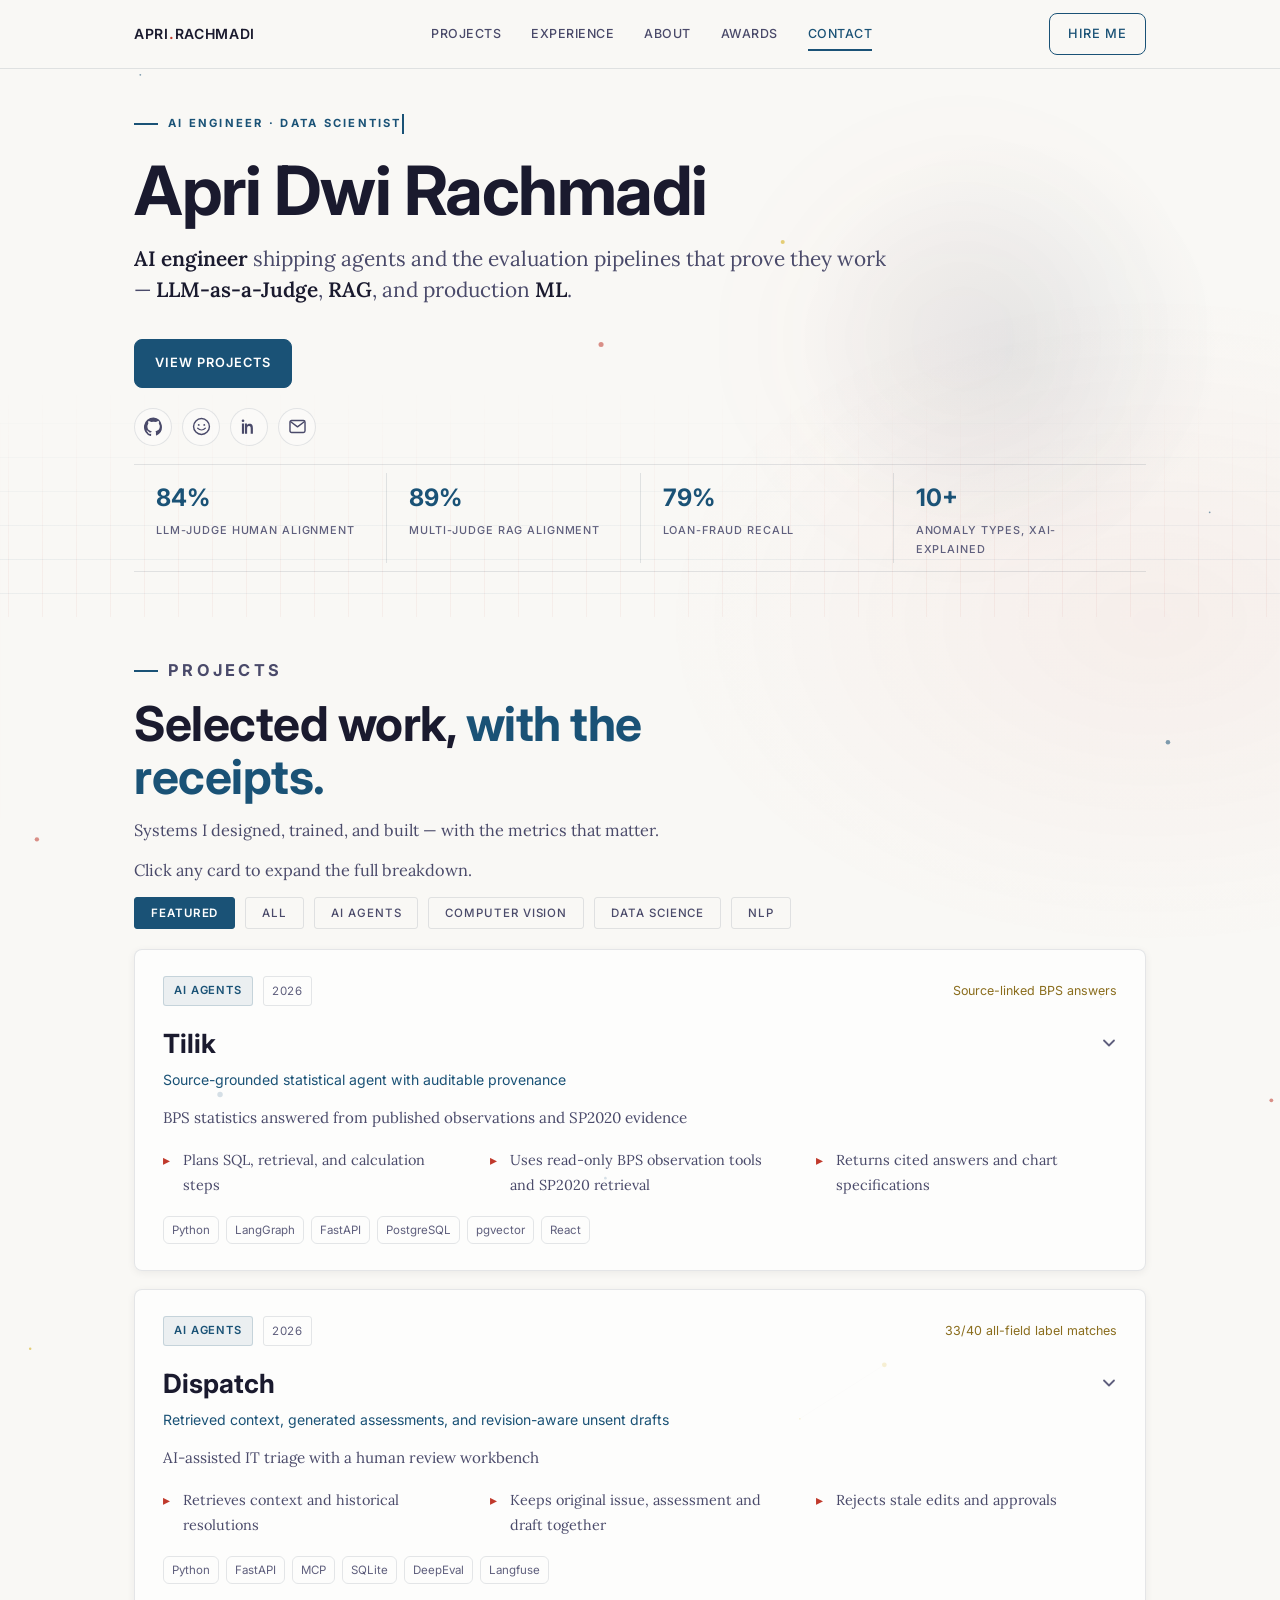
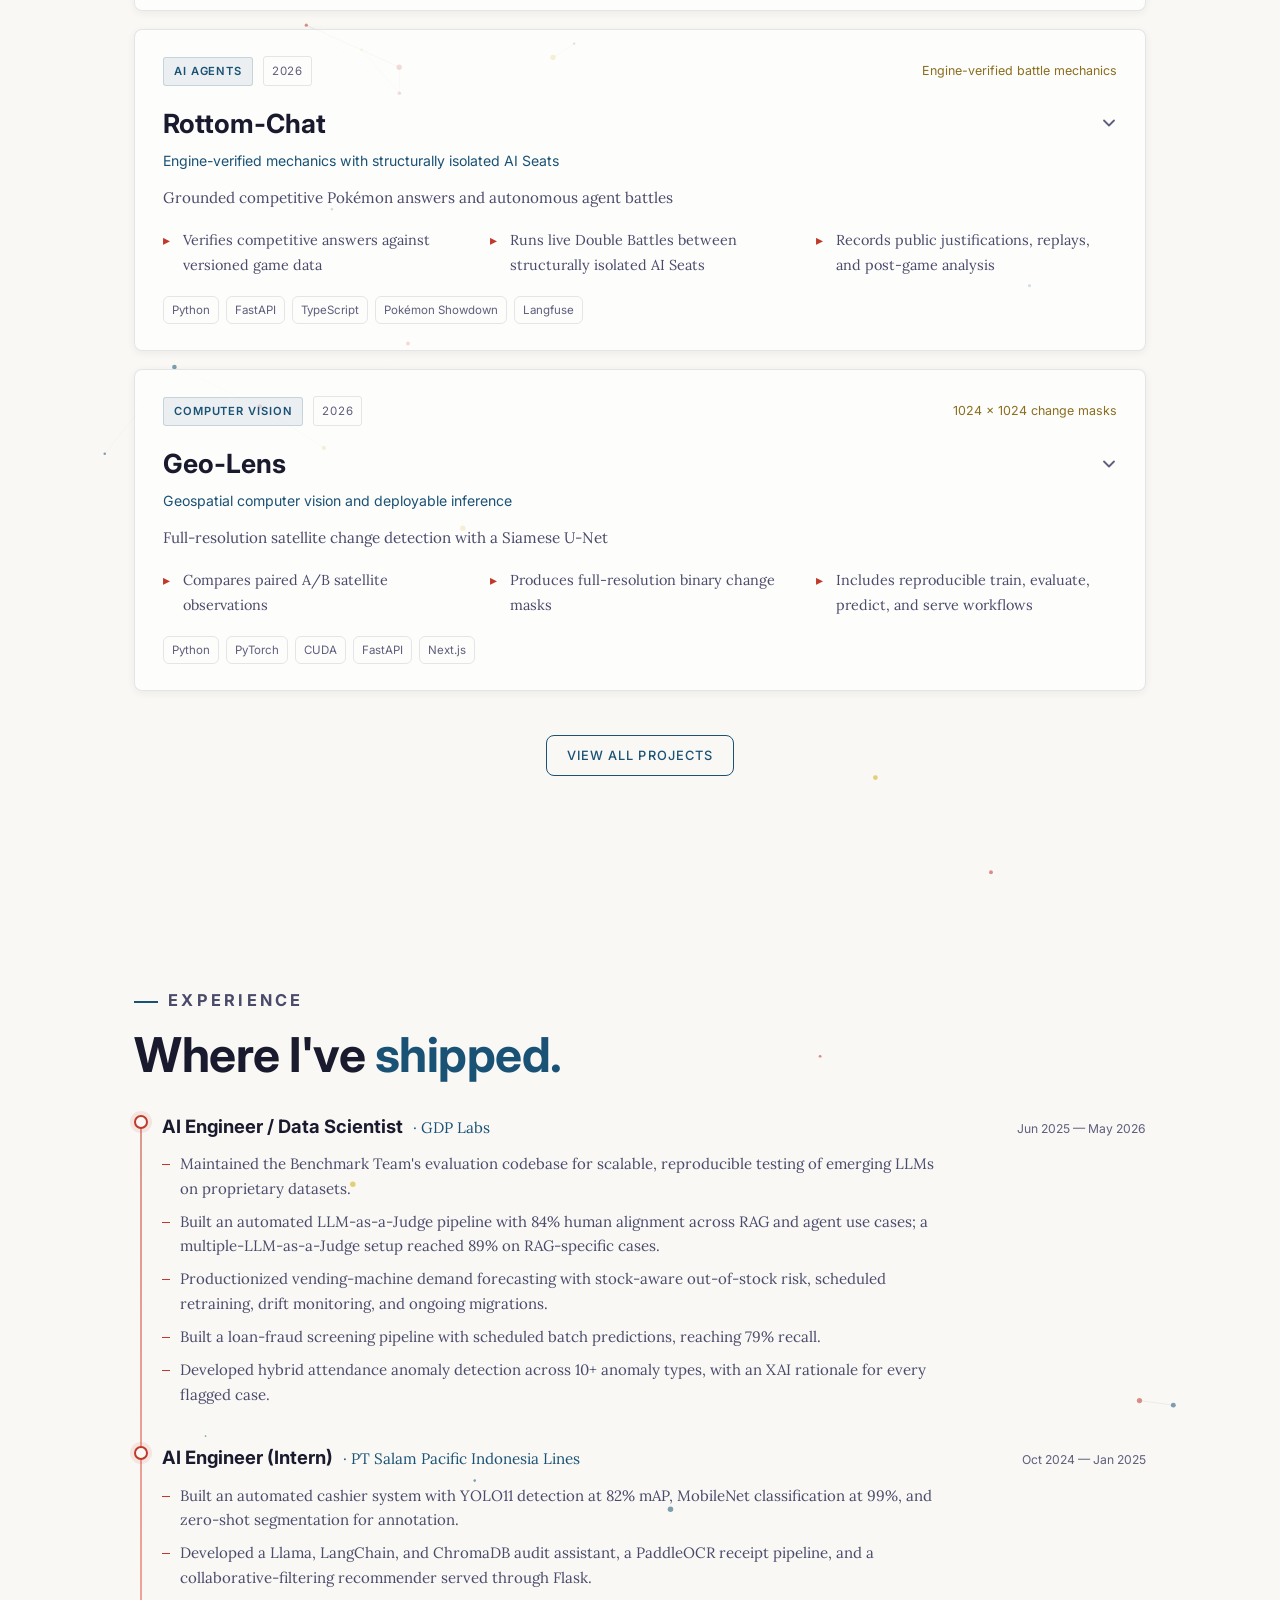
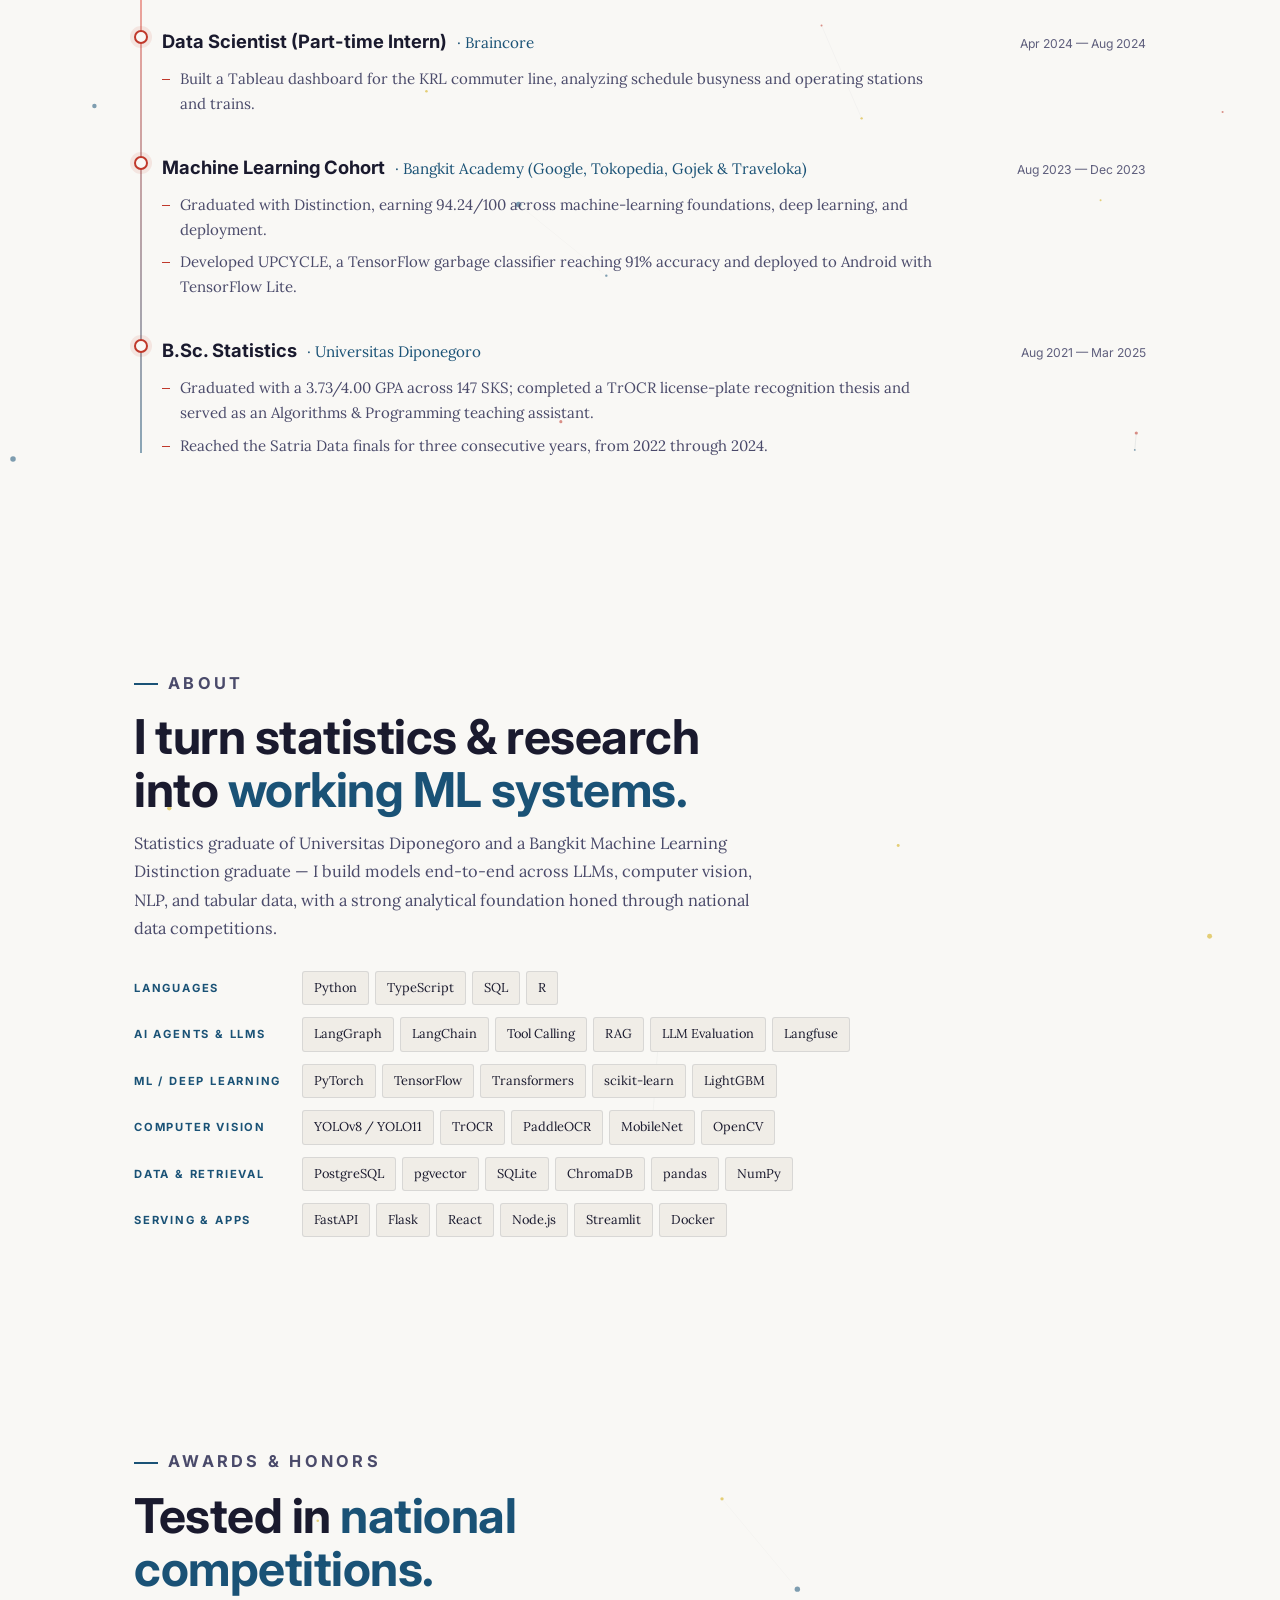
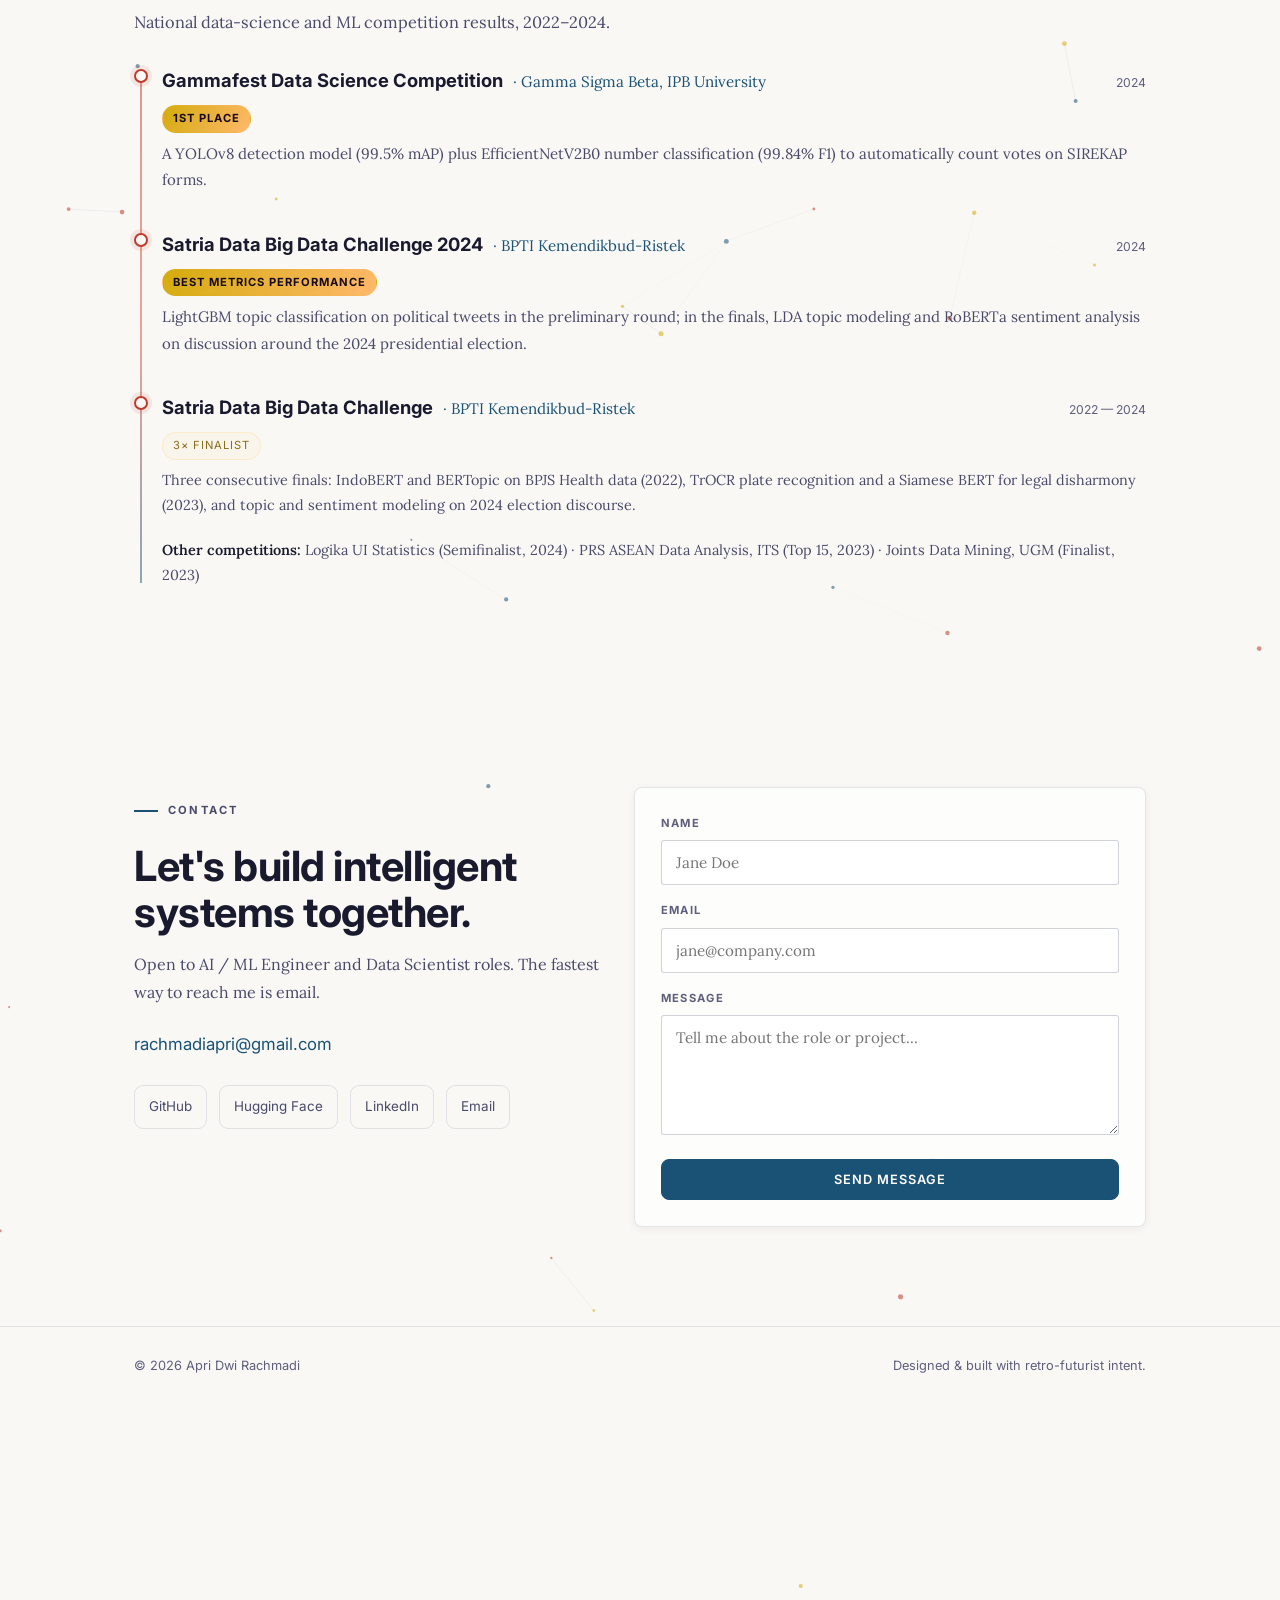
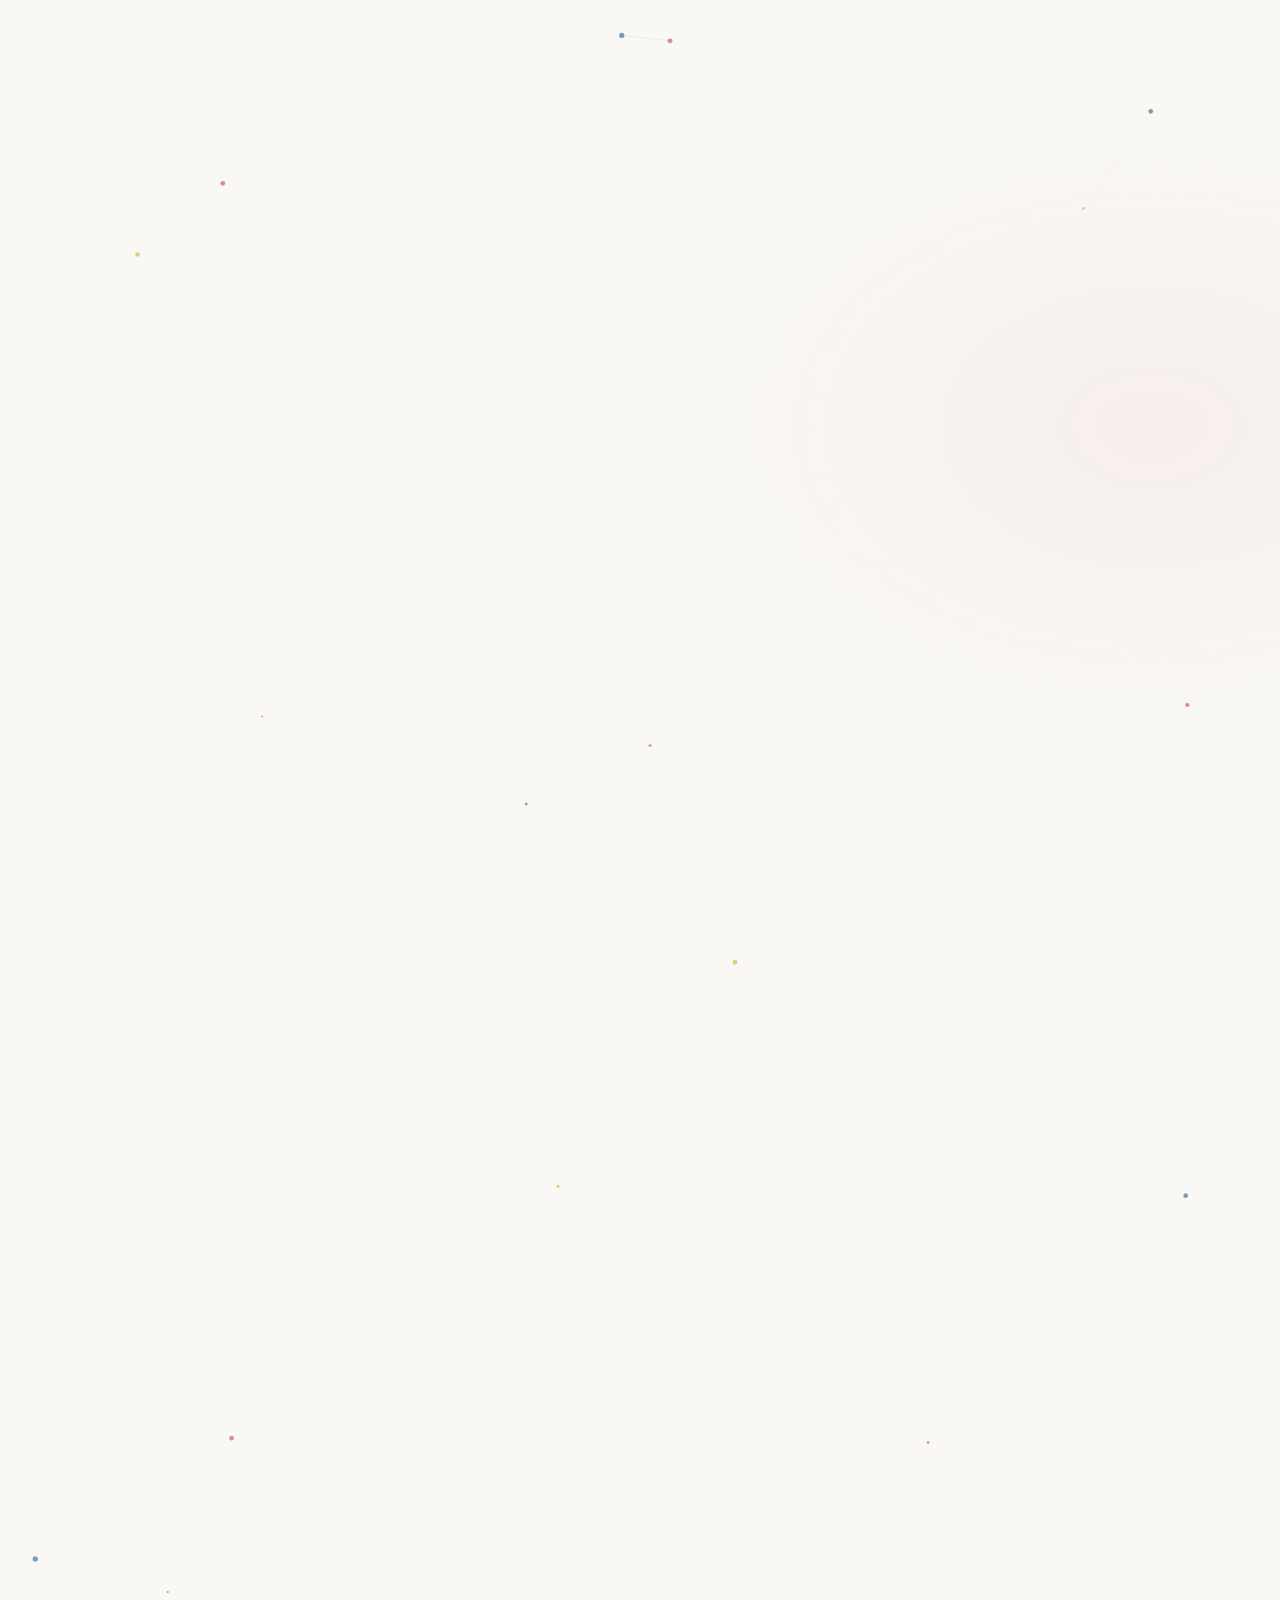
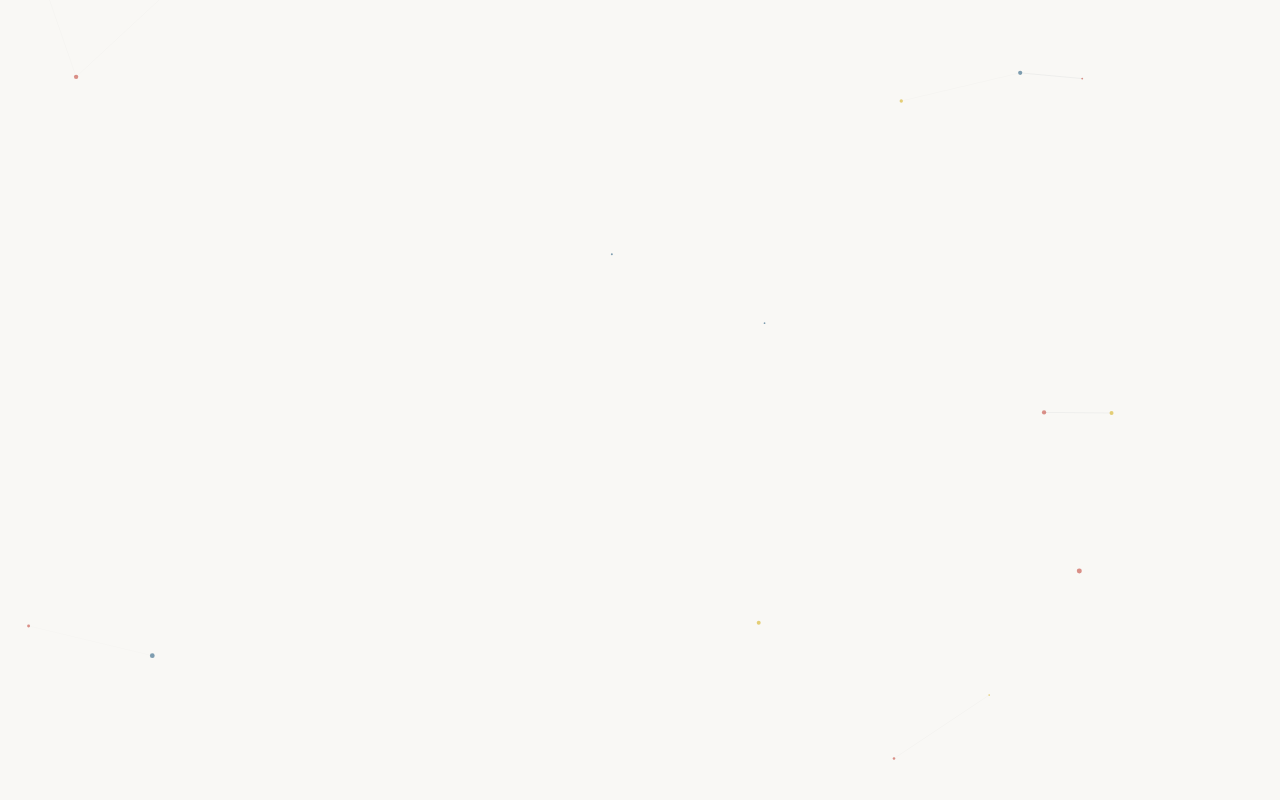
==== commit ee7f091e: "Reposition hero around production AI work; static projects and OG tags - Render all project cards as" ====
--- a/index.html
+++ b/index.html
@@ -4,7 +4,21 @@
   <meta charset="UTF-8" />
   <meta name="viewport" content="width=device-width, initial-scale=1.0" />
   <title>Apri Dwi Rachmadi — AI Engineer & Data Scientist</title>
-  <meta name="description" content="AI/ML engineer and Statistics graduate building production machine-learning systems — LLM evaluation, computer vision, NLP, and tabular ML with Python, TensorFlow & PyTorch." />
+  <meta name="description" content="AI engineer shipping agents and the evaluation pipelines that prove they work — LLM-as-a-Judge, RAG, and production ML." />
+  <link rel="canonical" href="https://aprirachmadi.github.io/" />
+  <meta property="og:type" content="website" />
+  <meta property="og:site_name" content="Apri Dwi Rachmadi" />
+  <meta property="og:url" content="https://aprirachmadi.github.io/" />
+  <meta property="og:title" content="Apri Dwi Rachmadi — AI Engineer" />
+  <meta property="og:description" content="AI engineer shipping agents and the evaluation pipelines that prove they work — LLM-as-a-Judge, RAG, and production ML." />
+  <meta property="og:image" content="https://aprirachmadi.github.io/assets/og-image.png" />
+  <meta property="og:image:width" content="1200" />
+  <meta property="og:image:height" content="630" />
+  <meta property="og:image:alt" content="Apri Dwi Rachmadi — AI Engineer portfolio" />
+  <meta name="twitter:card" content="summary_large_image" />
+  <meta name="twitter:title" content="Apri Dwi Rachmadi — AI Engineer" />
+  <meta name="twitter:description" content="AI engineer shipping agents and the evaluation pipelines that prove they work — LLM-as-a-Judge, RAG, and production ML." />
+  <meta name="twitter:image" content="https://aprirachmadi.github.io/assets/og-image.png" />
   <link rel="icon" type="image/jpeg" href="assets/site-icon.jpg" />
   <link rel="apple-touch-icon" href="assets/site-icon.jpg" />
   <link rel="preconnect" href="https://fonts.googleapis.com" />
@@ -14,6 +28,7 @@
   <noscript>
     <style>
       .reveal { opacity: 1; transform: none; transition: none; }
+      .proj-filters, .view-all-wrap { display: none; }
     </style>
   </noscript>
 </head>
@@ -28,8 +43,8 @@
       <nav class="nav__links">
         <a href="#projects">Projects</a>
         <a href="#experience">Experience</a>
+        <a href="#about">About</a>
         <a href="#awards">Awards</a>
-        <a href="#about">About</a>
         <a href="#contact">Contact</a>
       </nav>
       <a class="btn nav__cta" href="#contact">Hire me</a>
@@ -43,12 +58,12 @@
       <div class="hero__sun"></div>
       <div class="wrap">
         <div class="hero__inner reveal">
-          <p class="eyebrow typewriter" data-text="AI Engineer · Data Scientist"></p>
+          <p class="eyebrow typewriter" data-text="AI Engineer · Data Scientist">AI Engineer · Data Scientist</p>
           <h1>Apri Dwi Rachmadi</h1>
           <p class="hero__tag">
-            AI/ML engineer and <b>Statistics graduate</b> who ships ML systems
-            end-to-end — from <b>LLM evaluation</b> and <b>RAG</b> to
-            <b>computer vision</b> and production <b>tabular models</b>.
+            <b>AI engineer</b> shipping agents and the evaluation pipelines
+            that prove they work — <b>LLM-as-a-Judge</b>, <b>RAG</b>, and
+            production <b>ML</b>.
           </p>
           <div class="hero__cta">
             <a class="btn btn--primary" href="#projects">View Projects</a>
@@ -70,10 +85,10 @@
         </div>
 
         <div class="stats reveal">
-          <div class="stat"><div class="stat__num grad-text">3.73</div><div class="stat__label">GPA / 4.00</div></div>
-          <div class="stat"><div class="stat__num grad-text">84%</div><div class="stat__label">LLM-judge alignment</div></div>
-          <div class="stat"><div class="stat__num grad-text">13</div><div class="stat__label">ML projects documented</div></div>
-          <div class="stat"><div class="stat__num grad-text">3×</div><div class="stat__label">Satria Data finalist</div></div>
+          <div class="stat"><div class="stat__num grad-text">84%</div><div class="stat__label">LLM-judge human alignment</div></div>
+          <div class="stat"><div class="stat__num grad-text">89%</div><div class="stat__label">Multi-judge RAG alignment</div></div>
+          <div class="stat"><div class="stat__num grad-text">79%</div><div class="stat__label">Loan-fraud recall</div></div>
+          <div class="stat"><div class="stat__num grad-text">10+</div><div class="stat__label">Anomaly types, XAI-explained</div></div>
         </div>
       </div>
     </section>
@@ -90,20 +105,104 @@
 
         <div class="proj-filters reveal" id="projectFilters"></div>
         <div class="projects" id="projectGrid">
-          <noscript>
-            <div class="projects-noscript">
-              <p><strong>JavaScript is off</strong> — here are the newest projects instead of the interactive grid:</p>
-              <ul>
-                <li><strong>Tilik</strong> — source-grounded BPS statistical agent · <a href="projects/tilik-agent/">Read case study</a> · <a href="https://tilikagent.frhvn.my.id/" rel="noopener">Live Demo</a> · <a href="https://github.com/aprirachmadi/tilik-agent" rel="noopener">GitHub</a></li>
-                <li><strong>Dispatch</strong> — AI-assisted IT triage · 33/40 all-field label matches on synthetic cases · <a href="projects/dispatch/">Read case study</a> · <a href="https://github.com/aprirachmadi/dispatch" rel="noopener">GitHub</a></li>
-                <li><strong>Rottom-Chat</strong> — engine-verified mechanics and isolated AI Seats · <a href="https://github.com/aprirachmadi/rottom-chat" rel="noopener">GitHub</a></li>
-                <li><strong>Geo-Lens</strong> — Siamese U-Net · 1024 × 1024 change masks · <a href="https://github.com/aprirachmadi/geo-lens" rel="noopener">GitHub</a> · <a href="https://geo-lens-urban.rachmadiapri.workers.dev/" rel="noopener">Demo</a></li>
-                <li><strong>Recall</strong> — transcript-grounded study companion · 6 STT providers · <a href="https://github.com/aprirachmadi/recall-learning" rel="noopener">GitHub</a></li>
-                <li><strong>Satellite Imagery Precipitation Nowcasting</strong> — compact U-Net · 41 × 41 grid · <a href="https://github.com/aprirachmadi/satellite-imagery-precipitation-nowcasting" rel="noopener">GitHub</a></li>
-                <li><strong>Vote Detection on SIREKAP Forms</strong> — YOLOv8 + TrOCR · 0.8% CER · <a href="https://github.com/aprirachmadi/sirekap-ocr" rel="noopener">GitHub</a> · <a href="https://sirekap-ocr-pemilu2024.streamlit.app/" rel="noopener">Live demo</a></li>
-              </ul>
-            </div>
-          </noscript>
+          <!-- Static copy of PROJECTS in site.js for crawlers and no-JS readers; site.js replaces it.
+               Keep in sync: node tests/static-projects-sync.cjs -->
+          <article class="project project--static reveal">
+            <div class="project__top"><span class="project__tag">AI Agents</span><span class="project__year">2026</span><span class="project__metric">Source-linked BPS answers</span></div>
+            <h3 class="project__title">Tilik</h3>
+            <p class="project__desc">BPS statistics answered from published observations and SP2020 evidence</p>
+            <div class="project__actions"><a class="btn" href="projects/tilik-agent/">Read case study</a><a class="btn" href="https://github.com/aprirachmadi/tilik-agent" target="_blank" rel="noopener">GitHub Repository</a><a class="btn" href="https://tilikagent.frhvn.my.id/" target="_blank" rel="noopener">Live Demo</a></div>
+          </article>
+          <article class="project project--static reveal">
+            <div class="project__top"><span class="project__tag">AI Agents</span><span class="project__year">2026</span><span class="project__metric">33/40 all-field label matches</span></div>
+            <h3 class="project__title">Dispatch</h3>
+            <p class="project__desc">AI-assisted IT triage with a human review workbench</p>
+            <div class="project__actions"><a class="btn" href="projects/dispatch/">Read case study</a><a class="btn" href="https://github.com/aprirachmadi/dispatch" target="_blank" rel="noopener">GitHub Repository</a></div>
+          </article>
+          <article class="project project--static reveal">
+            <div class="project__top"><span class="project__tag">AI Agents</span><span class="project__year">2026</span><span class="project__metric">Engine-verified battle mechanics</span></div>
+            <h3 class="project__title">Rottom-Chat</h3>
+            <p class="project__desc">Grounded competitive Pokémon answers and autonomous agent battles</p>
+            <div class="project__actions"><a class="btn" href="https://github.com/aprirachmadi/rottom-chat" target="_blank" rel="noopener">GitHub Repository</a></div>
+          </article>
+          <article class="project project--static reveal">
+            <div class="project__top"><span class="project__tag">Computer Vision</span><span class="project__year">2026</span><span class="project__metric">1024 × 1024 change masks</span></div>
+            <h3 class="project__title">Geo-Lens</h3>
+            <p class="project__desc">Full-resolution satellite change detection with a Siamese U-Net</p>
+            <div class="project__actions"><a class="btn" href="projects/geo-lens/">Read case study</a><a class="btn" href="https://github.com/aprirachmadi/geo-lens" target="_blank" rel="noopener">GitHub Repository</a><a class="btn" href="https://geo-lens-urban.rachmadiapri.workers.dev/" target="_blank" rel="noopener">Live Demo</a></div>
+          </article>
+          <article class="project project--static reveal">
+            <div class="project__top"><span class="project__tag">Data Science</span><span class="project__year">2026</span><span class="project__metric">Twice-daily automated digests</span></div>
+            <h3 class="project__title">Ingfo-Loker</h3>
+            <p class="project__desc">AI job discovery, ranking, and proposal drafting on autopilot</p>
+            <div class="project__actions"><a class="btn" href="https://github.com/aprirachmadi/ingfo-loker" target="_blank" rel="noopener">GitHub Repository</a></div>
+          </article>
+          <article class="project project--static reveal">
+            <div class="project__top"><span class="project__tag">Data Science</span><span class="project__year">2026</span><span class="project__metric">13 deterministic validation rules</span></div>
+            <h3 class="project__title">AI Finance Document Reviewer</h3>
+            <p class="project__desc">Evidence-first review recommendations for finance documents</p>
+            <div class="project__actions"><a class="btn" href="https://github.com/aprirachmadi/ai-finance-document-reviewer" target="_blank" rel="noopener">GitHub Repository</a></div>
+          </article>
+          <article class="project project--static reveal">
+            <div class="project__top"><span class="project__tag">NLP</span><span class="project__year">2026</span><span class="project__metric">6 swappable STT providers</span></div>
+            <h3 class="project__title">Recall</h3>
+            <p class="project__desc">Lecture recordings turned into searchable study material</p>
+            <div class="project__actions"><a class="btn" href="https://github.com/aprirachmadi/recall-learning" target="_blank" rel="noopener">GitHub Repository</a></div>
+          </article>
+          <article class="project project--static reveal">
+            <div class="project__top"><span class="project__tag">Data Science</span><span class="project__year">2026</span><span class="project__metric">41 × 41 precipitation grid</span></div>
+            <h3 class="project__title">Satellite Imagery Precipitation Nowcasting</h3>
+            <p class="project__desc">Precipitation estimates from geostationary satellite imagery</p>
+            <div class="project__actions"><a class="btn" href="https://github.com/aprirachmadi/satellite-imagery-precipitation-nowcasting" target="_blank" rel="noopener">GitHub Repository</a></div>
+          </article>
+          <article class="project project--static reveal">
+            <div class="project__top"><span class="project__tag">Computer Vision</span><span class="project__year">2024</span><span class="project__metric">0.8% CER</span></div>
+            <h3 class="project__title">Vote Detection on SIREKAP Forms</h3>
+            <p class="project__desc">YOLOv8 + TrOCR pipeline reading 2024 election tally forms</p>
+            <div class="project__actions"><a class="btn" href="https://github.com/aprirachmadi/sirekap-ocr" target="_blank" rel="noopener">GitHub Repository</a><a class="btn" href="https://sirekap-ocr-pemilu2024.streamlit.app/" target="_blank" rel="noopener">Live Demo</a></div>
+          </article>
+          <article class="project project--static reveal">
+            <div class="project__top"><span class="project__tag">NLP</span><span class="project__year">2023</span><span class="project__metric">99% accuracy</span></div>
+            <h3 class="project__title">Indonesian Political Hoax Detection</h3>
+            <p class="project__desc">IndoBERT NLP model flagging political misinformation</p>
+            <div class="project__actions"><a class="btn" href="https://github.com/aprirachmadi/Indonesian-Political-News-Hoax" target="_blank" rel="noopener">GitHub Repository</a></div>
+          </article>
+          <article class="project project--static reveal">
+            <div class="project__top"><span class="project__tag">Computer Vision</span><span class="project__metric">90% accuracy</span></div>
+            <h3 class="project__title">Fire &amp; Smoke Classification</h3>
+            <p class="project__desc">Vision Transformer classifier robust to noisy imagery</p>
+            <div class="project__actions"><a class="btn" href="https://github.com/aprirachmadi" target="_blank" rel="noopener">GitHub Repository</a></div>
+          </article>
+          <article class="project project--static reveal">
+            <div class="project__top"><span class="project__tag">Data Science</span><span class="project__year">2023</span><span class="project__metric">88.6% F1-macro</span></div>
+            <h3 class="project__title">Network Intrusion Detection (NIDS)</h3>
+            <p class="project__desc">LightGBM classifier on the CIC-IDS 2017 dataset</p>
+            <div class="project__actions"><a class="btn" href="https://www.canva.com/design/DAFzwdGqk9I/Gm2wSNS3_8p36L63YsCU2Q/edit" target="_blank" rel="noopener">Presentation</a></div>
+          </article>
+          <article class="project project--static reveal">
+            <div class="project__top"><span class="project__tag">Computer Vision</span></div>
+            <h3 class="project__title">Vehicle Detection &amp; Counting</h3>
+            <p class="project__desc">Multi-gate vehicle tracking &amp; counting with YOLOv8</p>
+            <div class="project__actions"><a class="btn" href="https://github.com/aprirachmadi/VehicleCounting" target="_blank" rel="noopener">GitHub Repository</a></div>
+          </article>
+          <article class="project project--static reveal">
+            <div class="project__top"><span class="project__tag">Data Science</span><span class="project__year">2024</span><span class="project__metric">R² 0.99</span></div>
+            <h3 class="project__title">Carbon Emission Prediction</h3>
+            <p class="project__desc">Random-forest regression on fuel-consumption data</p>
+            <div class="project__actions"><a class="btn" href="https://github.com/aprirachmadi/carbon-emission" target="_blank" rel="noopener">GitHub Repository</a></div>
+          </article>
+          <article class="project project--static reveal">
+            <div class="project__top"><span class="project__tag">Computer Vision</span><span class="project__year">2025</span><span class="project__metric">88% accuracy</span></div>
+            <h3 class="project__title">Garbage Classification Web App</h3>
+            <p class="project__desc">Streamlit app sorting organic vs. anorganic waste</p>
+            <div class="project__actions"><a class="btn" href="https://github.com/aprirachmadi/klasifikasi-sampah-2" target="_blank" rel="noopener">GitHub Repository</a><a class="btn" href="https://klasifikasi-sampah-2.streamlit.app/" target="_blank" rel="noopener">Live Demo</a></div>
+          </article>
+          <article class="project project--static reveal">
+            <div class="project__top"><span class="project__tag">Data Science</span><span class="project__year">2025</span></div>
+            <h3 class="project__title">Golden Section Search Optimization</h3>
+            <p class="project__desc">Optimizing Holt's double exponential smoothing</p>
+            <div class="project__actions"><a class="btn" href="https://github.com/aprirachmadi/Optimization-Methods" target="_blank" rel="noopener">GitHub Repository</a></div>
+          </article>
         </div>
         <div class="view-all-wrap">
           <button class="btn" id="viewAllBtn" type="button">View all projects</button>
@@ -176,83 +275,6 @@
               <li>Graduated with a 3.73/4.00 GPA across 147 SKS; completed a TrOCR license-plate recognition thesis and served as an Algorithms &amp; Programming teaching assistant.</li>
               <li>Reached the Satria Data finals for three consecutive years, from 2022 through 2024.</li>
             </ul>
-          </div>
-        </div>
-      </div>
-    </section>
-
-    <!-- AWARDS & HONORS -->
-    <section id="awards">
-      <div class="wrap">
-        <div class="section-head reveal">
-          <p class="eyebrow">Awards &amp; Honors</p>
-          <h2>Tested in <span class="grad-text">national competitions.</span></h2>
-          <p>Data-science and ML competition results across three years, including three consecutive Satria Data finals.</p>
-        </div>
-
-        <div class="timeline timeline--compact">
-          <div class="tl-item tl-item--featured reveal">
-            <div class="tl-item__head">
-              <span class="tl-item__role">Satria Data Big Data Challenge 2024</span>
-              <span class="tl-item__co">· BPTI Kemendikbud-Ristek</span>
-              <span class="tl-item__date">2024</span>
-            </div>
-            <span class="tl-item__place tl-item__place--gold">Best Metrics Performance</span>
-            <p class="tl-item__desc">LightGBM topic classification on political tweets in the preliminary round; in the finals, LDA topic modeling and RoBERTa sentiment analysis on discussion around the 2024 presidential election.</p>
-          </div>
-          <div class="tl-item tl-item--featured reveal">
-            <div class="tl-item__head">
-              <span class="tl-item__role">Gammafest Data Science Competition</span>
-              <span class="tl-item__co">· Gamma Sigma Beta, IPB University</span>
-              <span class="tl-item__date">2024</span>
-            </div>
-            <span class="tl-item__place tl-item__place--gold">1st Place</span>
-            <p class="tl-item__desc">A YOLOv8 detection model (99.5% mAP) plus EfficientNetV2B0 number classification (99.84% F1) to automatically count votes on SIREKAP forms.</p>
-          </div>
-          <div class="tl-item reveal">
-            <div class="tl-item__head">
-              <span class="tl-item__role">Logika UI Statistics Team Competition</span>
-              <span class="tl-item__co">· HM Departemen Matematika, Universitas Indonesia</span>
-              <span class="tl-item__date">2024</span>
-            </div>
-            <span class="tl-item__place">Semifinalist</span>
-            <p class="tl-item__desc">Data preprocessing, multi-table joins, feature engineering, and EDA to build an ML model for credit-scoring classification.</p>
-          </div>
-          <div class="tl-item reveal">
-            <div class="tl-item__head">
-              <span class="tl-item__role">Pekan Raya Statistika (PRS) ASEAN Data Analysis</span>
-              <span class="tl-item__co">· HM Statistika, ITS</span>
-              <span class="tl-item__date">2023</span>
-            </div>
-            <span class="tl-item__place">Top 15 · Semifinalist</span>
-            <p class="tl-item__desc">Preprocessing, visualization, and a LightGBM classifier predicting network-attack type, reaching a 99.58% F1-score.</p>
-          </div>
-          <div class="tl-item reveal">
-            <div class="tl-item__head">
-              <span class="tl-item__role">Satria Data Big Data Challenge 2023</span>
-              <span class="tl-item__co">· BPTI Kemendikbud-Ristek</span>
-              <span class="tl-item__date">2023</span>
-            </div>
-            <span class="tl-item__place">Finalist</span>
-            <p class="tl-item__desc">A TrOCR model for licence-plate recognition in the preliminary round; in the finals, a Siamese BERT to detect disharmony in capital &amp; taxation laws.</p>
-          </div>
-          <div class="tl-item reveal">
-            <div class="tl-item__head">
-              <span class="tl-item__role">Joints Data Mining Competition</span>
-              <span class="tl-item__co">· HIMAKOM, UGM</span>
-              <span class="tl-item__date">2023</span>
-            </div>
-            <span class="tl-item__place">Finalist</span>
-            <p class="tl-item__desc">Damage-grade classification for earthquakes and image classification for early fire detection using deep learning.</p>
-          </div>
-          <div class="tl-item reveal">
-            <div class="tl-item__head">
-              <span class="tl-item__role">Satria Data Big Data Challenge 2022</span>
-              <span class="tl-item__co">· BPTI Kemendikbud-Ristek</span>
-              <span class="tl-item__date">2022</span>
-            </div>
-            <span class="tl-item__place">Finalist</span>
-            <p class="tl-item__desc">Analysis of patient-return status for BPJS Health participants and public-opinion analysis of BPJS services on Twitter using IndoBERT and BERTopic.</p>
           </div>
         </div>
       </div>
@@ -297,6 +319,48 @@
             <h3>Serving &amp; Apps</h3>
             <div class="chips"><span class="chip">FastAPI</span><span class="chip">Flask</span><span class="chip">React</span><span class="chip">Node.js</span><span class="chip">Streamlit</span><span class="chip">Docker</span></div>
           </div>
+        </div>
+      </div>
+    </section>
+
+    <!-- AWARDS & HONORS -->
+    <section id="awards">
+      <div class="wrap">
+        <div class="section-head reveal">
+          <p class="eyebrow">Awards &amp; Honors</p>
+          <h2>Tested in <span class="grad-text">national competitions.</span></h2>
+          <p>National data-science and ML competition results, 2022–2024.</p>
+        </div>
+
+        <div class="timeline timeline--compact">
+          <div class="tl-item tl-item--featured reveal">
+            <div class="tl-item__head">
+              <span class="tl-item__role">Gammafest Data Science Competition</span>
+              <span class="tl-item__co">· Gamma Sigma Beta, IPB University</span>
+              <span class="tl-item__date">2024</span>
+            </div>
+            <span class="tl-item__place tl-item__place--gold">1st Place</span>
+            <p class="tl-item__desc">A YOLOv8 detection model (99.5% mAP) plus EfficientNetV2B0 number classification (99.84% F1) to automatically count votes on SIREKAP forms.</p>
+          </div>
+          <div class="tl-item tl-item--featured reveal">
+            <div class="tl-item__head">
+              <span class="tl-item__role">Satria Data Big Data Challenge 2024</span>
+              <span class="tl-item__co">· BPTI Kemendikbud-Ristek</span>
+              <span class="tl-item__date">2024</span>
+            </div>
+            <span class="tl-item__place tl-item__place--gold">Best Metrics Performance</span>
+            <p class="tl-item__desc">LightGBM topic classification on political tweets in the preliminary round; in the finals, LDA topic modeling and RoBERTa sentiment analysis on discussion around the 2024 presidential election.</p>
+          </div>
+          <div class="tl-item reveal">
+            <div class="tl-item__head">
+              <span class="tl-item__role">Satria Data Big Data Challenge</span>
+              <span class="tl-item__co">· BPTI Kemendikbud-Ristek</span>
+              <span class="tl-item__date">2022 — 2024</span>
+            </div>
+            <span class="tl-item__place">3× Finalist</span>
+            <p class="tl-item__desc">Three consecutive finals: IndoBERT and BERTopic on BPJS Health data (2022), TrOCR plate recognition and a Siamese BERT for legal disharmony (2023), and topic and sentiment modeling on 2024 election discourse.</p>
+          </div>
+          <p class="awards-other reveal"><b>Other competitions:</b> Logika UI Statistics (Semifinalist, 2024) · PRS ASEAN Data Analysis, ITS (Top 15, 2023) · Joints Data Mining, UGM (Finalist, 2023)</p>
         </div>
       </div>
     </section>
--- a/site.css
+++ b/site.css
@@ -242,14 +242,7 @@
 
 .view-all-wrap { text-align: center; margin-top: 44px; }
 .projects-empty { color: var(--muted); font-family: var(--font-mono); font-size: 0.9rem; padding: 30px 0; }
-.projects-noscript {
-  grid-column: 1 / -1;
-  border: 1px dashed var(--border-2); border-radius: 8px; padding: 20px;
-  background: var(--surface); color: var(--muted); font-size: 0.95rem;
-}
-.projects-noscript ul { list-style: none; margin-top: 12px; display: grid; gap: 10px; }
-.projects-noscript a { color: var(--cyan); border-bottom: 1px solid transparent; }
-.projects-noscript a:hover { border-color: var(--cyan); }
+.project--static .project__actions { margin: 16px 0 0; }
 
 /* ---------------- Experience / Awards timeline ---------------- */
 .timeline { position: relative; padding-left: 28px; }
@@ -287,6 +280,8 @@
 }
 .timeline--compact .tl-item:not(.tl-item--featured) { padding-bottom: 20px; }
 .timeline--compact .tl-item:not(.tl-item--featured) .tl-item__desc { font-size: 0.9rem; }
+.awards-other { color: var(--muted); font-size: 0.9rem; }
+.awards-other b { color: var(--text); font-weight: 600; }
 
 /* ---------------- Contact ---------------- */
 .contact-grid { display: grid; grid-template-columns: 1fr 1.1fr; gap: 34px; align-items: start; }
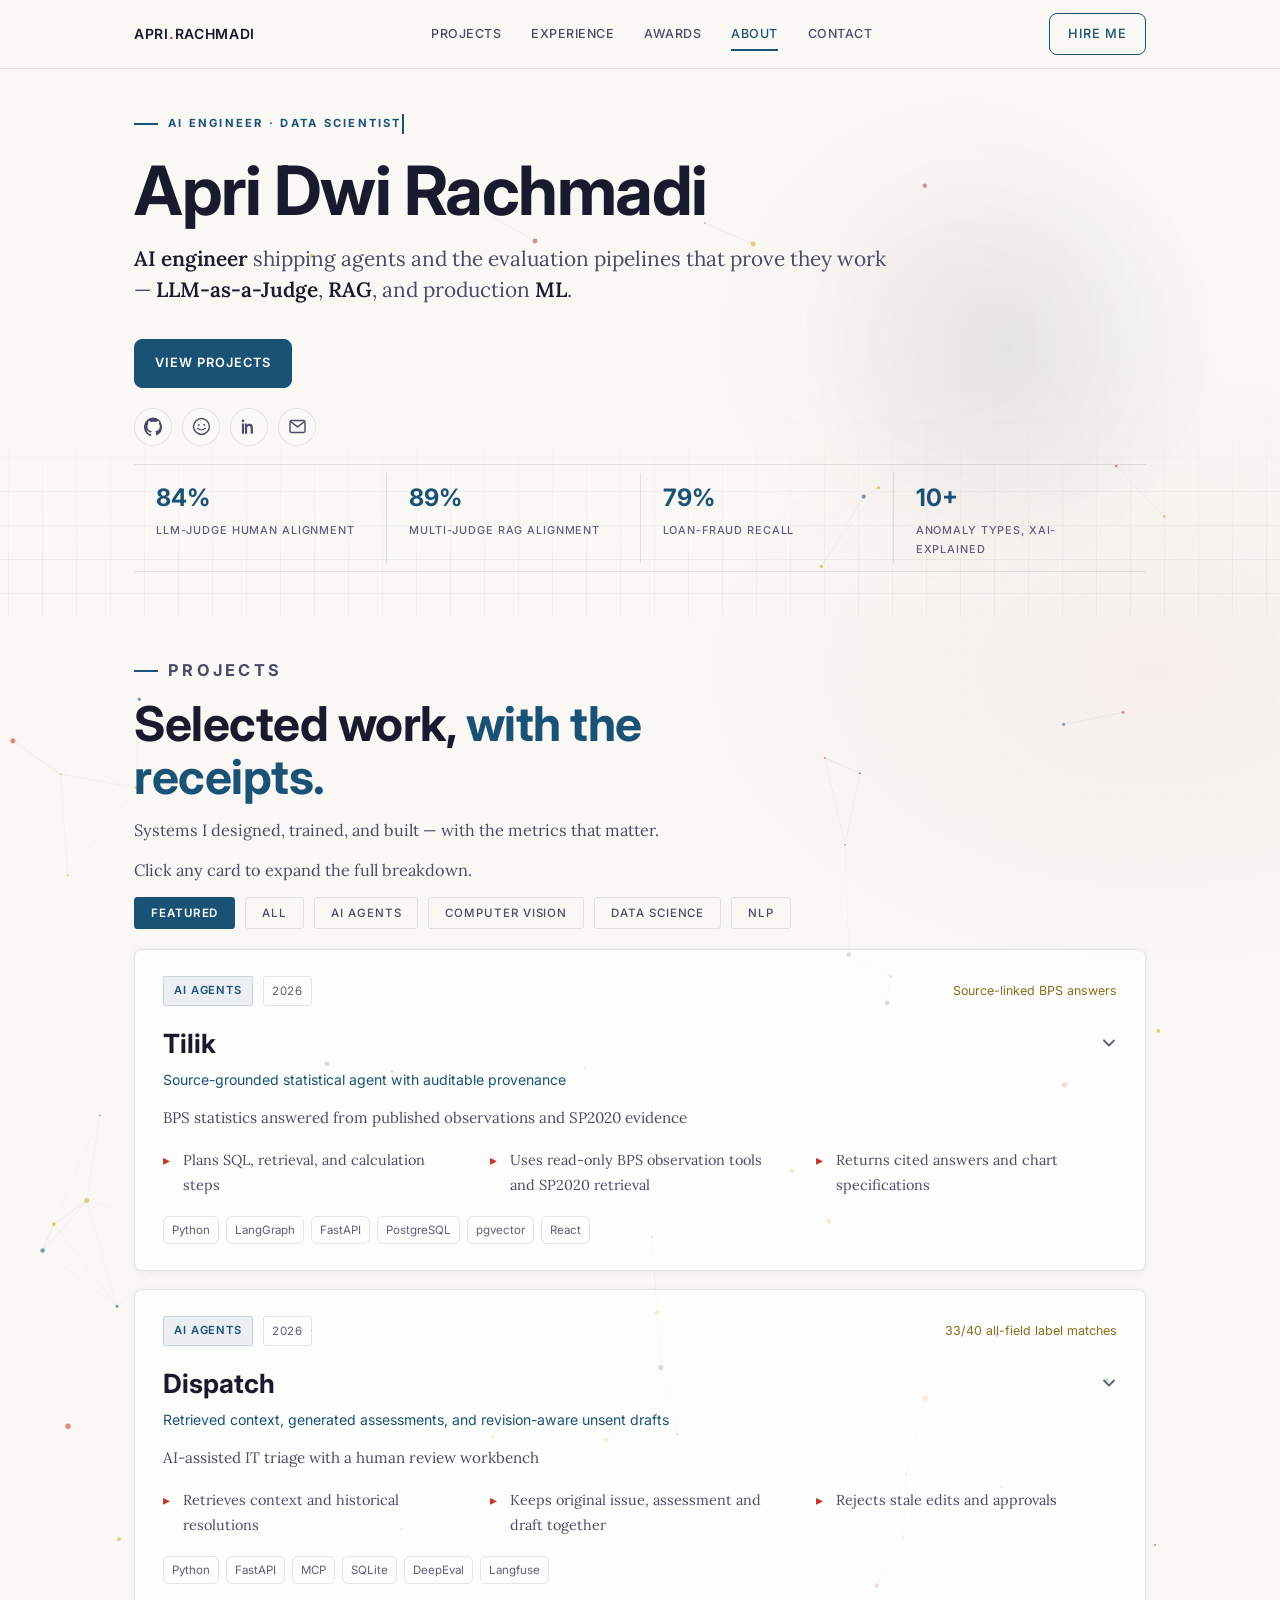
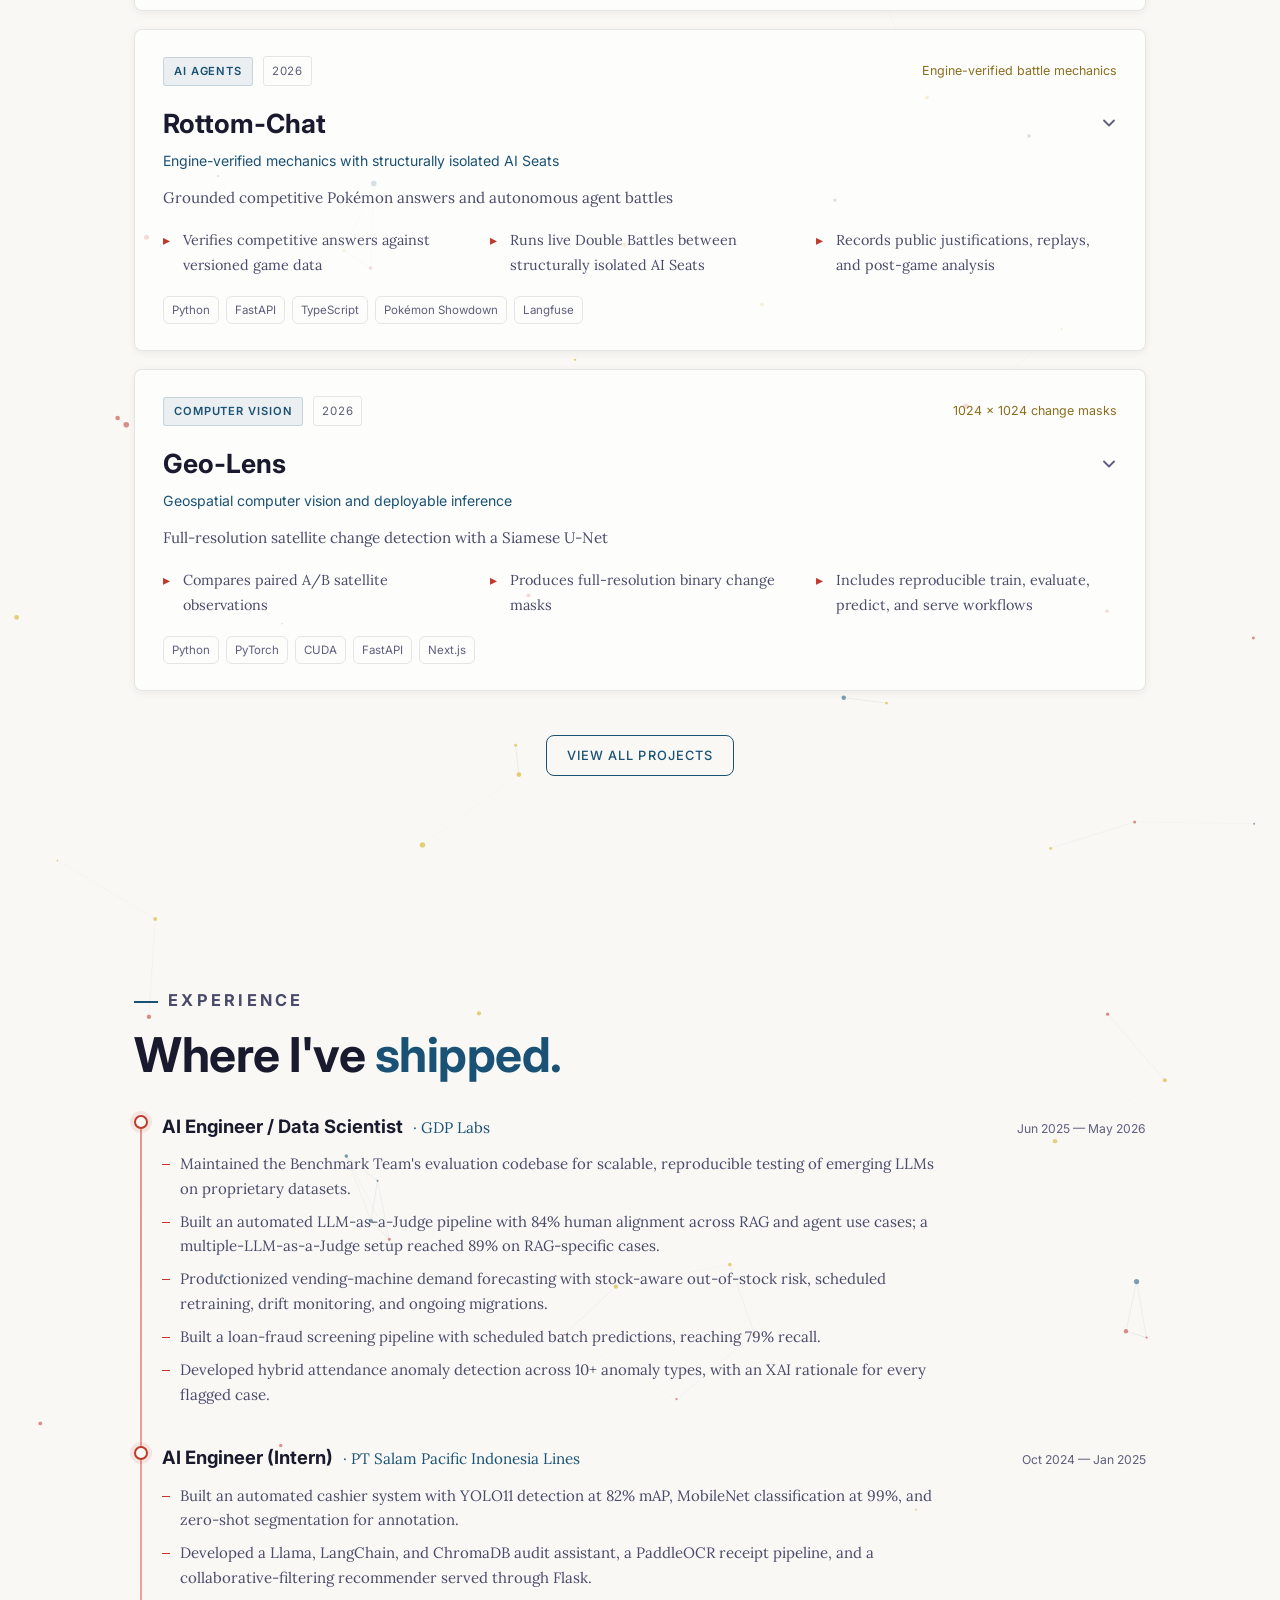
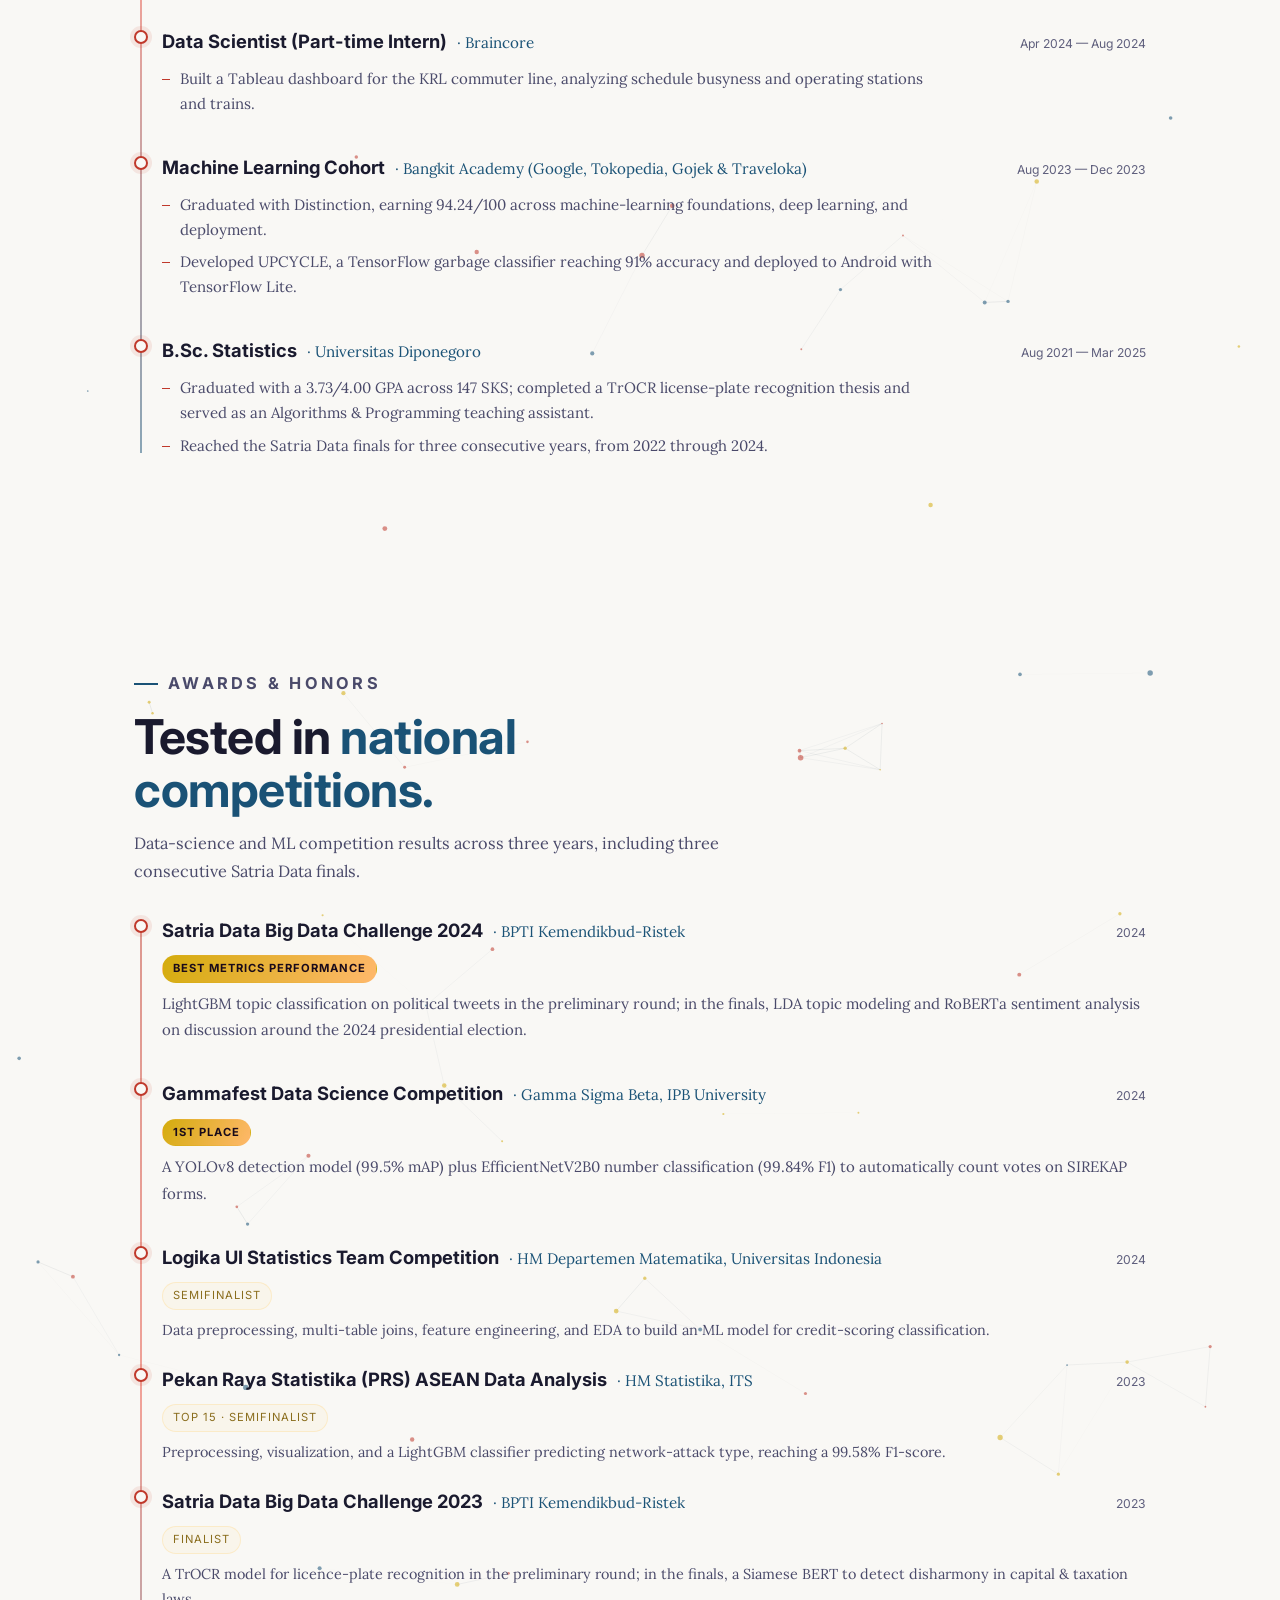
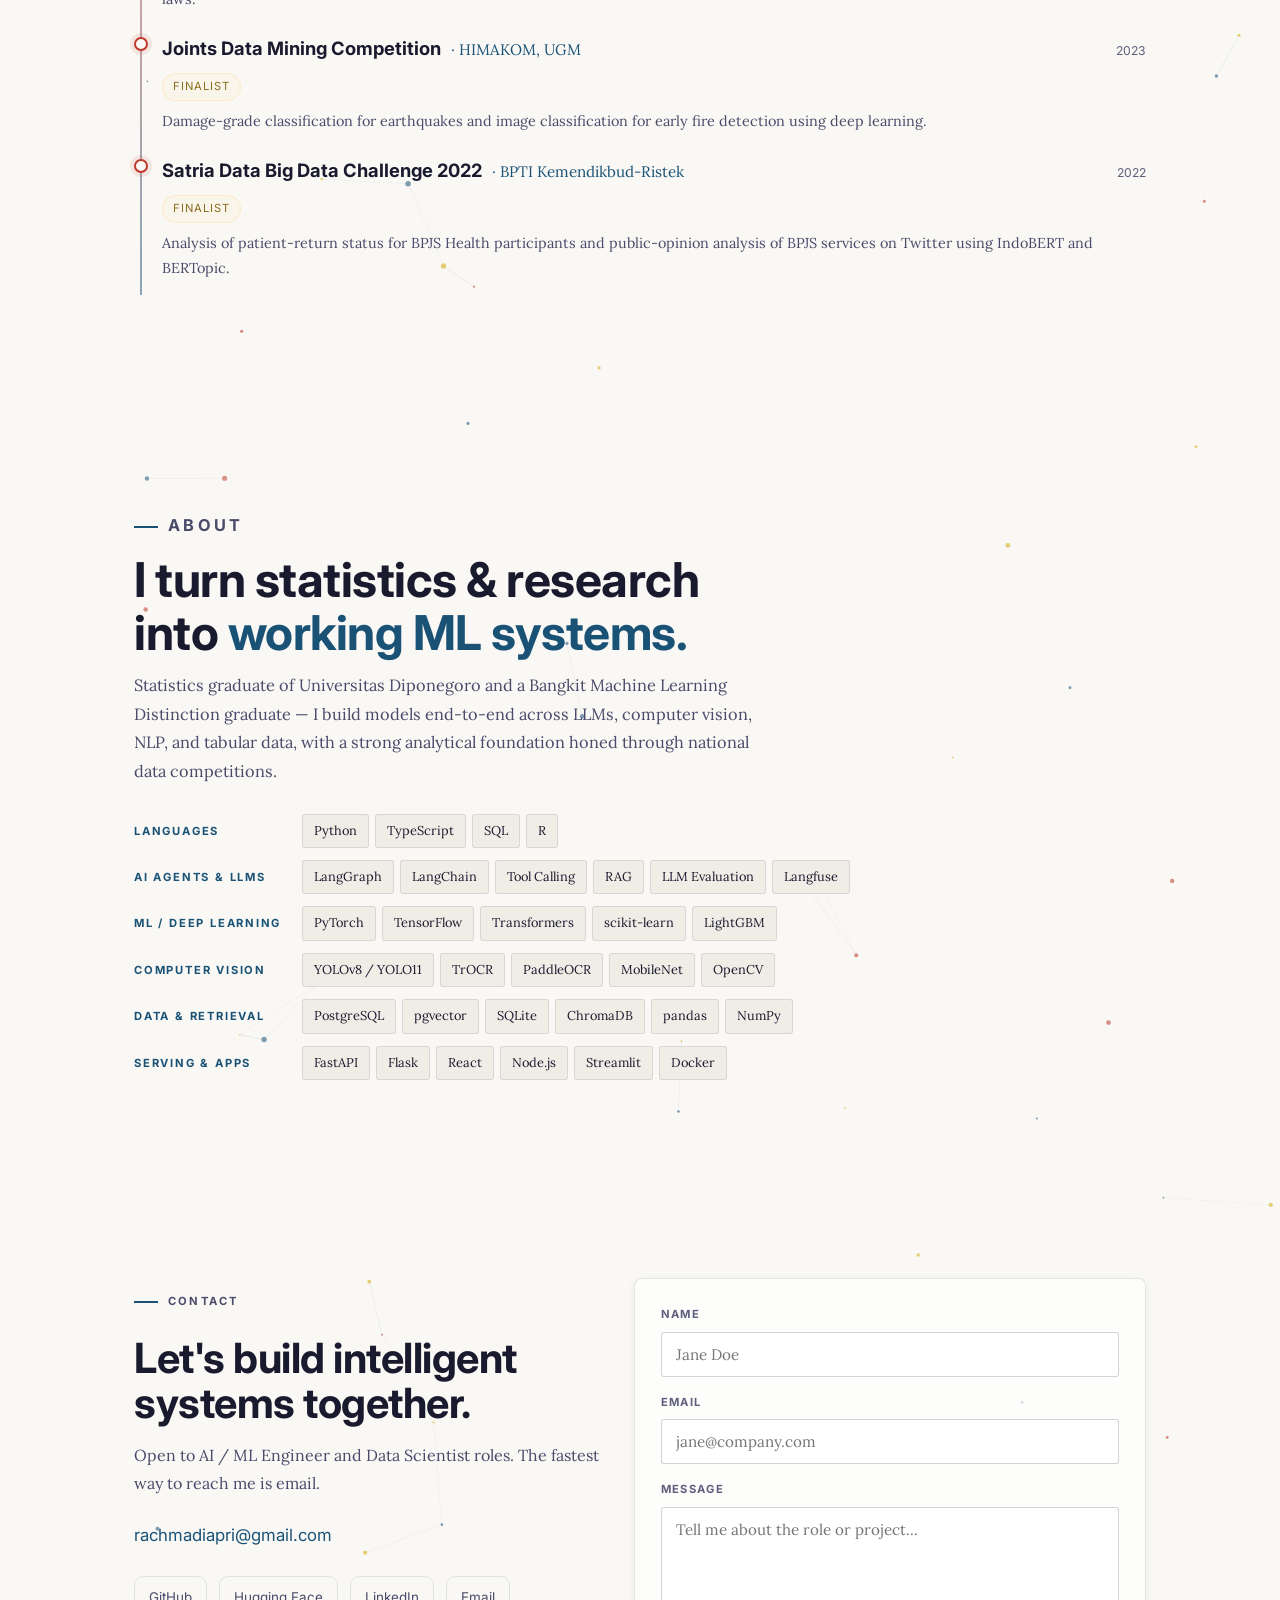
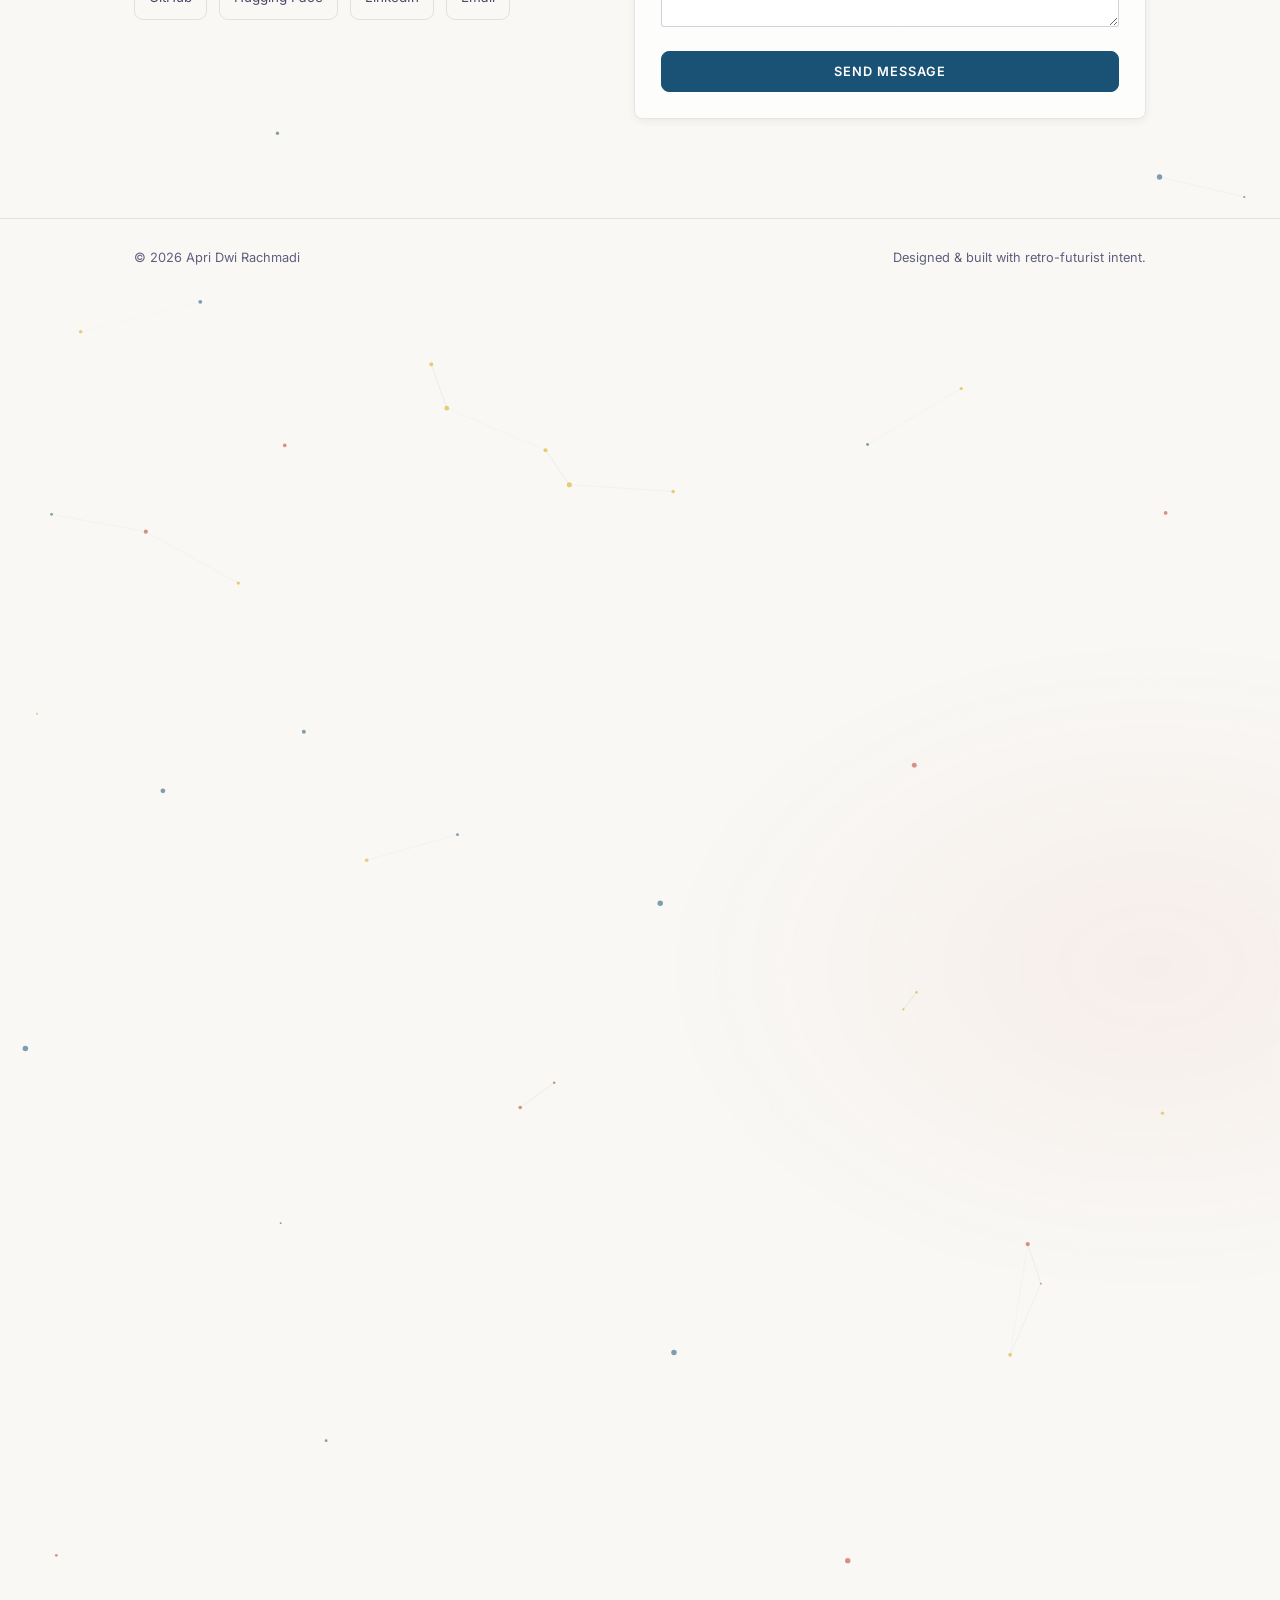
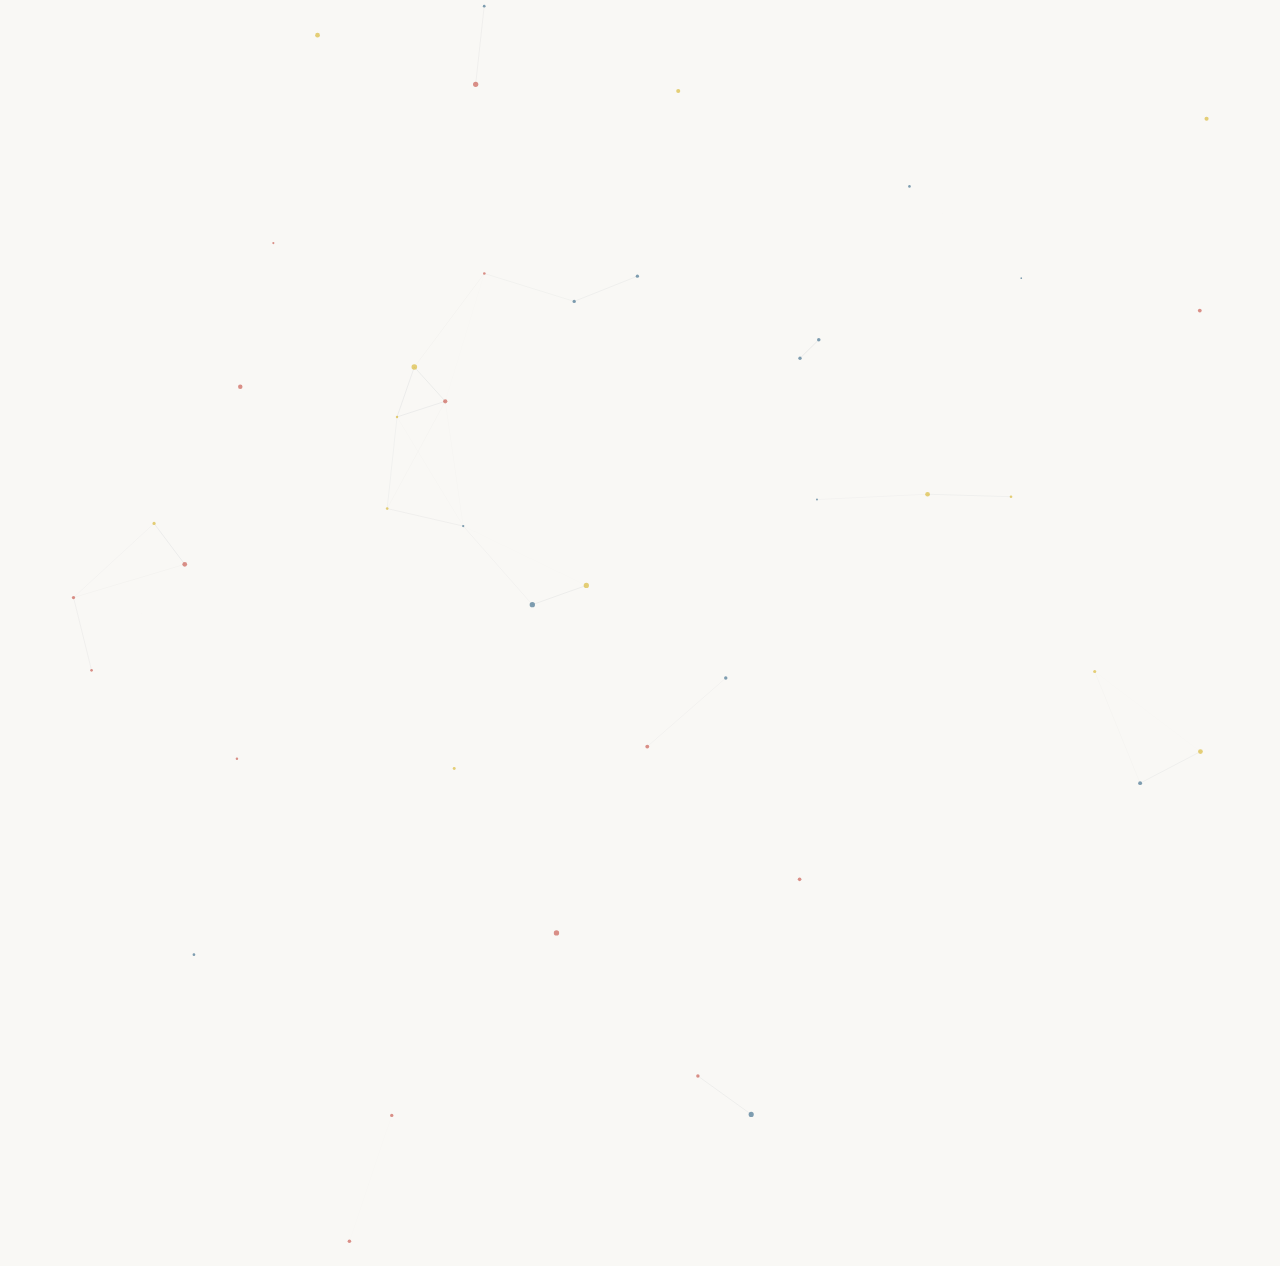
==== commit 41336828: "Restore deployed section order and full awards list Move Awards back before About and reinstate the " ====
--- a/index.html
+++ b/index.html
@@ -43,8 +43,8 @@
       <nav class="nav__links">
         <a href="#projects">Projects</a>
         <a href="#experience">Experience</a>
+        <a href="#awards">Awards</a>
         <a href="#about">About</a>
-        <a href="#awards">Awards</a>
         <a href="#contact">Contact</a>
       </nav>
       <a class="btn nav__cta" href="#contact">Hire me</a>
@@ -280,6 +280,83 @@
       </div>
     </section>
 
+    <!-- AWARDS & HONORS -->
+    <section id="awards">
+      <div class="wrap">
+        <div class="section-head reveal">
+          <p class="eyebrow">Awards &amp; Honors</p>
+          <h2>Tested in <span class="grad-text">national competitions.</span></h2>
+          <p>Data-science and ML competition results across three years, including three consecutive Satria Data finals.</p>
+        </div>
+
+        <div class="timeline timeline--compact">
+          <div class="tl-item tl-item--featured reveal">
+            <div class="tl-item__head">
+              <span class="tl-item__role">Satria Data Big Data Challenge 2024</span>
+              <span class="tl-item__co">· BPTI Kemendikbud-Ristek</span>
+              <span class="tl-item__date">2024</span>
+            </div>
+            <span class="tl-item__place tl-item__place--gold">Best Metrics Performance</span>
+            <p class="tl-item__desc">LightGBM topic classification on political tweets in the preliminary round; in the finals, LDA topic modeling and RoBERTa sentiment analysis on discussion around the 2024 presidential election.</p>
+          </div>
+          <div class="tl-item tl-item--featured reveal">
+            <div class="tl-item__head">
+              <span class="tl-item__role">Gammafest Data Science Competition</span>
+              <span class="tl-item__co">· Gamma Sigma Beta, IPB University</span>
+              <span class="tl-item__date">2024</span>
+            </div>
+            <span class="tl-item__place tl-item__place--gold">1st Place</span>
+            <p class="tl-item__desc">A YOLOv8 detection model (99.5% mAP) plus EfficientNetV2B0 number classification (99.84% F1) to automatically count votes on SIREKAP forms.</p>
+          </div>
+          <div class="tl-item reveal">
+            <div class="tl-item__head">
+              <span class="tl-item__role">Logika UI Statistics Team Competition</span>
+              <span class="tl-item__co">· HM Departemen Matematika, Universitas Indonesia</span>
+              <span class="tl-item__date">2024</span>
+            </div>
+            <span class="tl-item__place">Semifinalist</span>
+            <p class="tl-item__desc">Data preprocessing, multi-table joins, feature engineering, and EDA to build an ML model for credit-scoring classification.</p>
+          </div>
+          <div class="tl-item reveal">
+            <div class="tl-item__head">
+              <span class="tl-item__role">Pekan Raya Statistika (PRS) ASEAN Data Analysis</span>
+              <span class="tl-item__co">· HM Statistika, ITS</span>
+              <span class="tl-item__date">2023</span>
+            </div>
+            <span class="tl-item__place">Top 15 · Semifinalist</span>
+            <p class="tl-item__desc">Preprocessing, visualization, and a LightGBM classifier predicting network-attack type, reaching a 99.58% F1-score.</p>
+          </div>
+          <div class="tl-item reveal">
+            <div class="tl-item__head">
+              <span class="tl-item__role">Satria Data Big Data Challenge 2023</span>
+              <span class="tl-item__co">· BPTI Kemendikbud-Ristek</span>
+              <span class="tl-item__date">2023</span>
+            </div>
+            <span class="tl-item__place">Finalist</span>
+            <p class="tl-item__desc">A TrOCR model for licence-plate recognition in the preliminary round; in the finals, a Siamese BERT to detect disharmony in capital &amp; taxation laws.</p>
+          </div>
+          <div class="tl-item reveal">
+            <div class="tl-item__head">
+              <span class="tl-item__role">Joints Data Mining Competition</span>
+              <span class="tl-item__co">· HIMAKOM, UGM</span>
+              <span class="tl-item__date">2023</span>
+            </div>
+            <span class="tl-item__place">Finalist</span>
+            <p class="tl-item__desc">Damage-grade classification for earthquakes and image classification for early fire detection using deep learning.</p>
+          </div>
+          <div class="tl-item reveal">
+            <div class="tl-item__head">
+              <span class="tl-item__role">Satria Data Big Data Challenge 2022</span>
+              <span class="tl-item__co">· BPTI Kemendikbud-Ristek</span>
+              <span class="tl-item__date">2022</span>
+            </div>
+            <span class="tl-item__place">Finalist</span>
+            <p class="tl-item__desc">Analysis of patient-return status for BPJS Health participants and public-opinion analysis of BPJS services on Twitter using IndoBERT and BERTopic.</p>
+          </div>
+        </div>
+      </div>
+    </section>
+
     <!-- ABOUT / SKILLS -->
     <section id="about">
       <div class="wrap">
@@ -319,48 +396,6 @@
             <h3>Serving &amp; Apps</h3>
             <div class="chips"><span class="chip">FastAPI</span><span class="chip">Flask</span><span class="chip">React</span><span class="chip">Node.js</span><span class="chip">Streamlit</span><span class="chip">Docker</span></div>
           </div>
-        </div>
-      </div>
-    </section>
-
-    <!-- AWARDS & HONORS -->
-    <section id="awards">
-      <div class="wrap">
-        <div class="section-head reveal">
-          <p class="eyebrow">Awards &amp; Honors</p>
-          <h2>Tested in <span class="grad-text">national competitions.</span></h2>
-          <p>National data-science and ML competition results, 2022–2024.</p>
-        </div>
-
-        <div class="timeline timeline--compact">
-          <div class="tl-item tl-item--featured reveal">
-            <div class="tl-item__head">
-              <span class="tl-item__role">Gammafest Data Science Competition</span>
-              <span class="tl-item__co">· Gamma Sigma Beta, IPB University</span>
-              <span class="tl-item__date">2024</span>
-            </div>
-            <span class="tl-item__place tl-item__place--gold">1st Place</span>
-            <p class="tl-item__desc">A YOLOv8 detection model (99.5% mAP) plus EfficientNetV2B0 number classification (99.84% F1) to automatically count votes on SIREKAP forms.</p>
-          </div>
-          <div class="tl-item tl-item--featured reveal">
-            <div class="tl-item__head">
-              <span class="tl-item__role">Satria Data Big Data Challenge 2024</span>
-              <span class="tl-item__co">· BPTI Kemendikbud-Ristek</span>
-              <span class="tl-item__date">2024</span>
-            </div>
-            <span class="tl-item__place tl-item__place--gold">Best Metrics Performance</span>
-            <p class="tl-item__desc">LightGBM topic classification on political tweets in the preliminary round; in the finals, LDA topic modeling and RoBERTa sentiment analysis on discussion around the 2024 presidential election.</p>
-          </div>
-          <div class="tl-item reveal">
-            <div class="tl-item__head">
-              <span class="tl-item__role">Satria Data Big Data Challenge</span>
-              <span class="tl-item__co">· BPTI Kemendikbud-Ristek</span>
-              <span class="tl-item__date">2022 — 2024</span>
-            </div>
-            <span class="tl-item__place">3× Finalist</span>
-            <p class="tl-item__desc">Three consecutive finals: IndoBERT and BERTopic on BPJS Health data (2022), TrOCR plate recognition and a Siamese BERT for legal disharmony (2023), and topic and sentiment modeling on 2024 election discourse.</p>
-          </div>
-          <p class="awards-other reveal"><b>Other competitions:</b> Logika UI Statistics (Semifinalist, 2024) · PRS ASEAN Data Analysis, ITS (Top 15, 2023) · Joints Data Mining, UGM (Finalist, 2023)</p>
         </div>
       </div>
     </section>
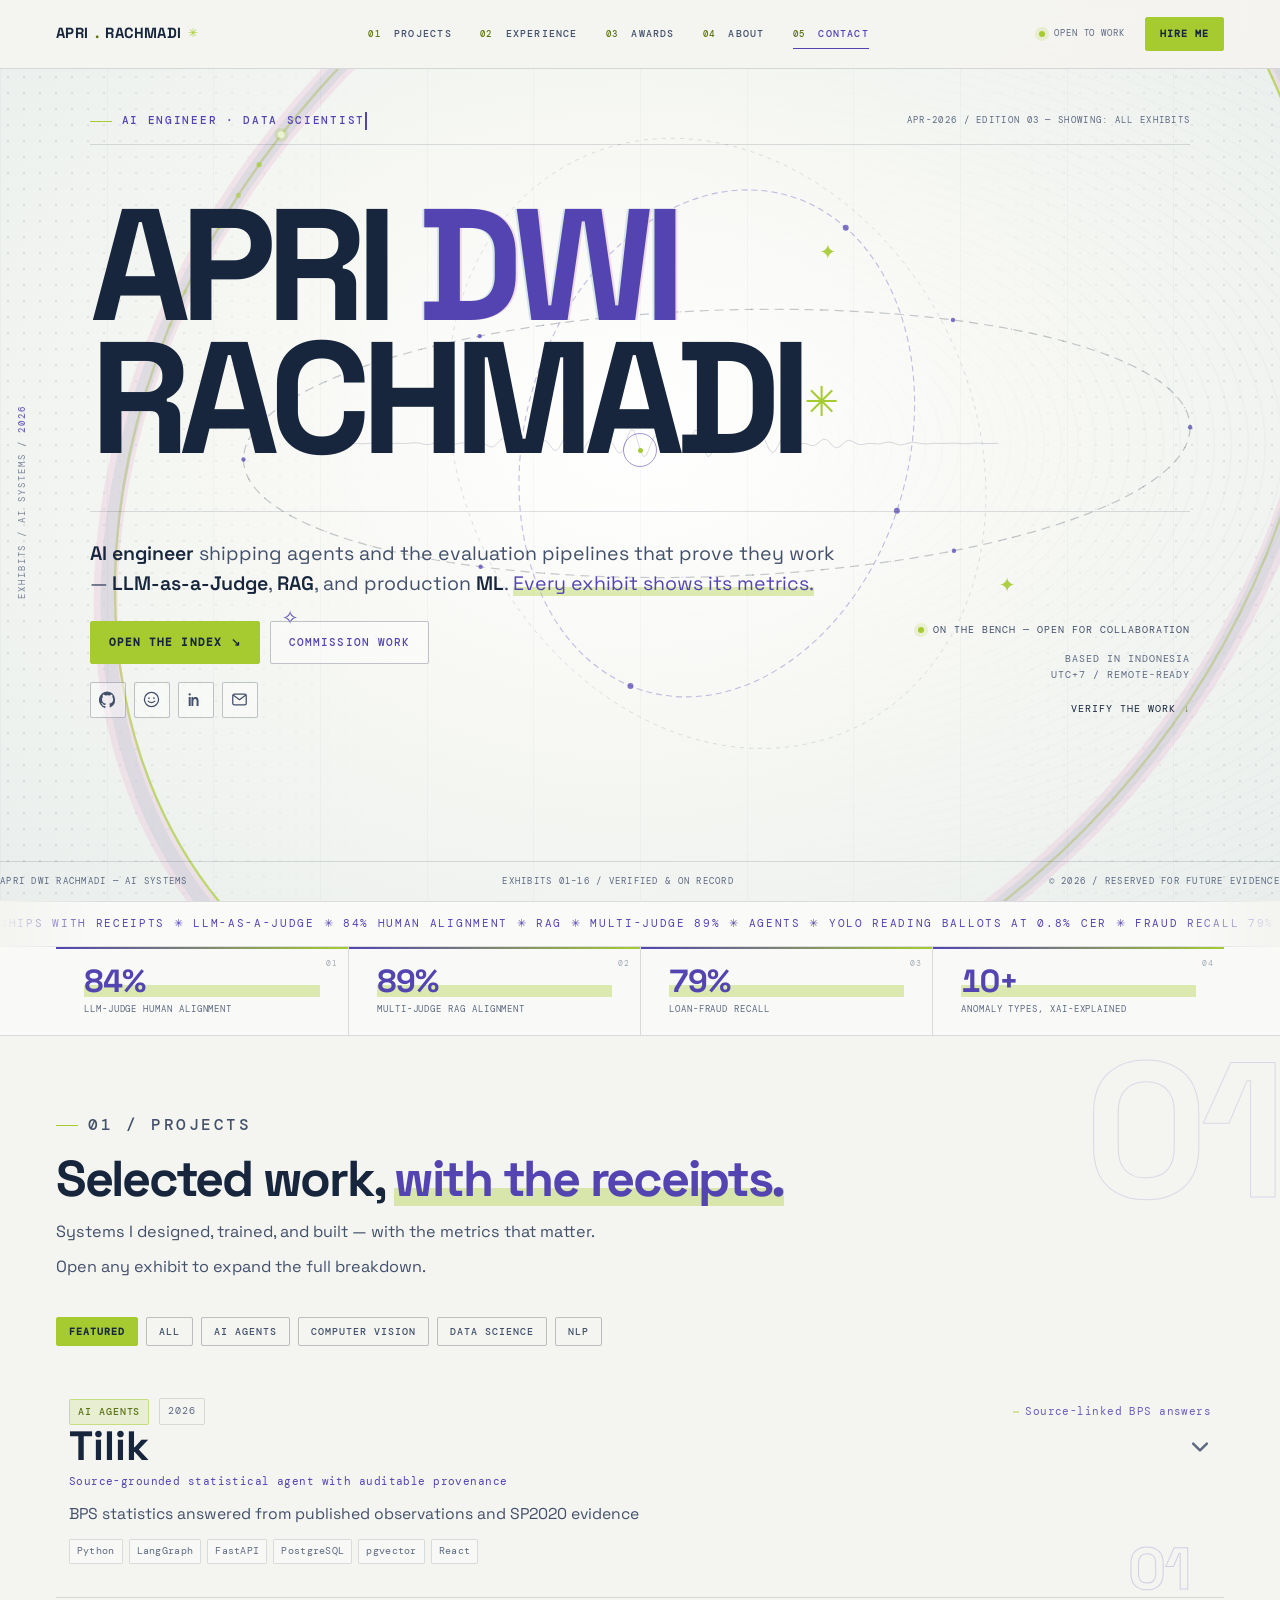
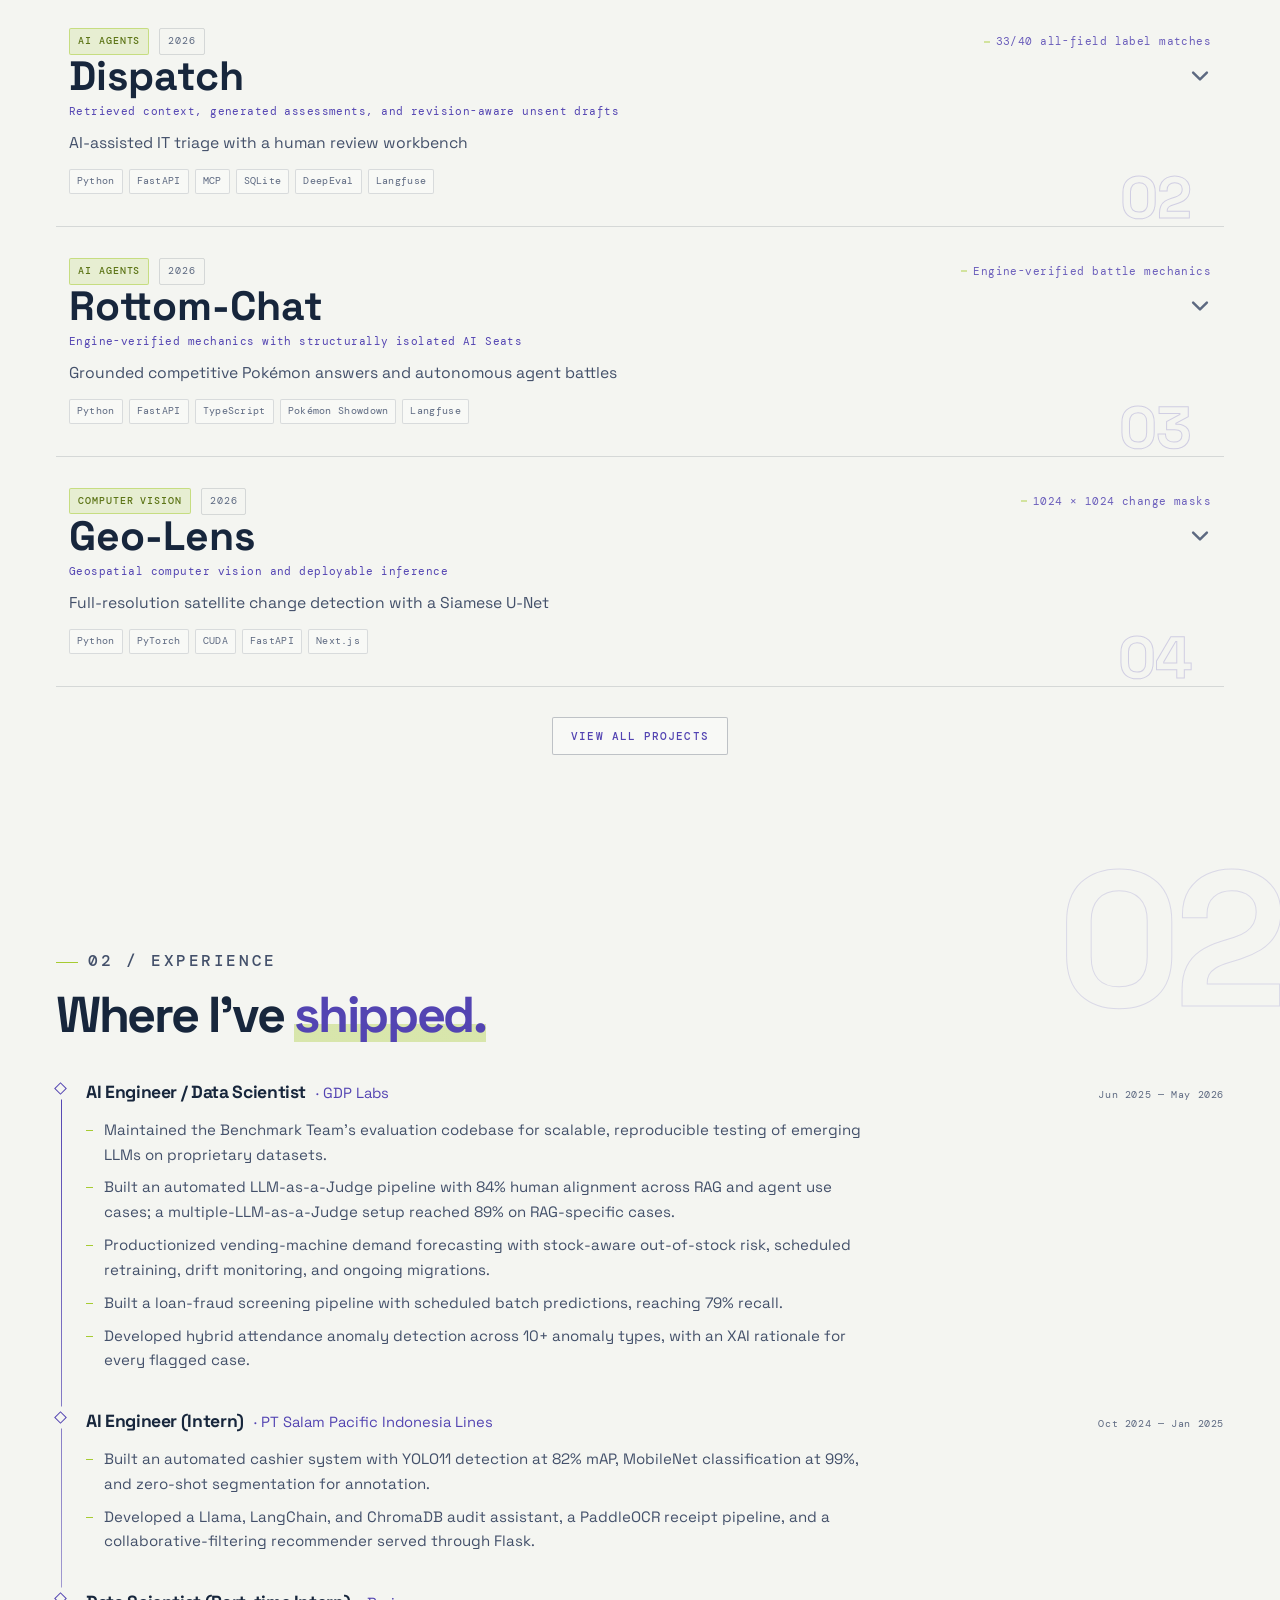
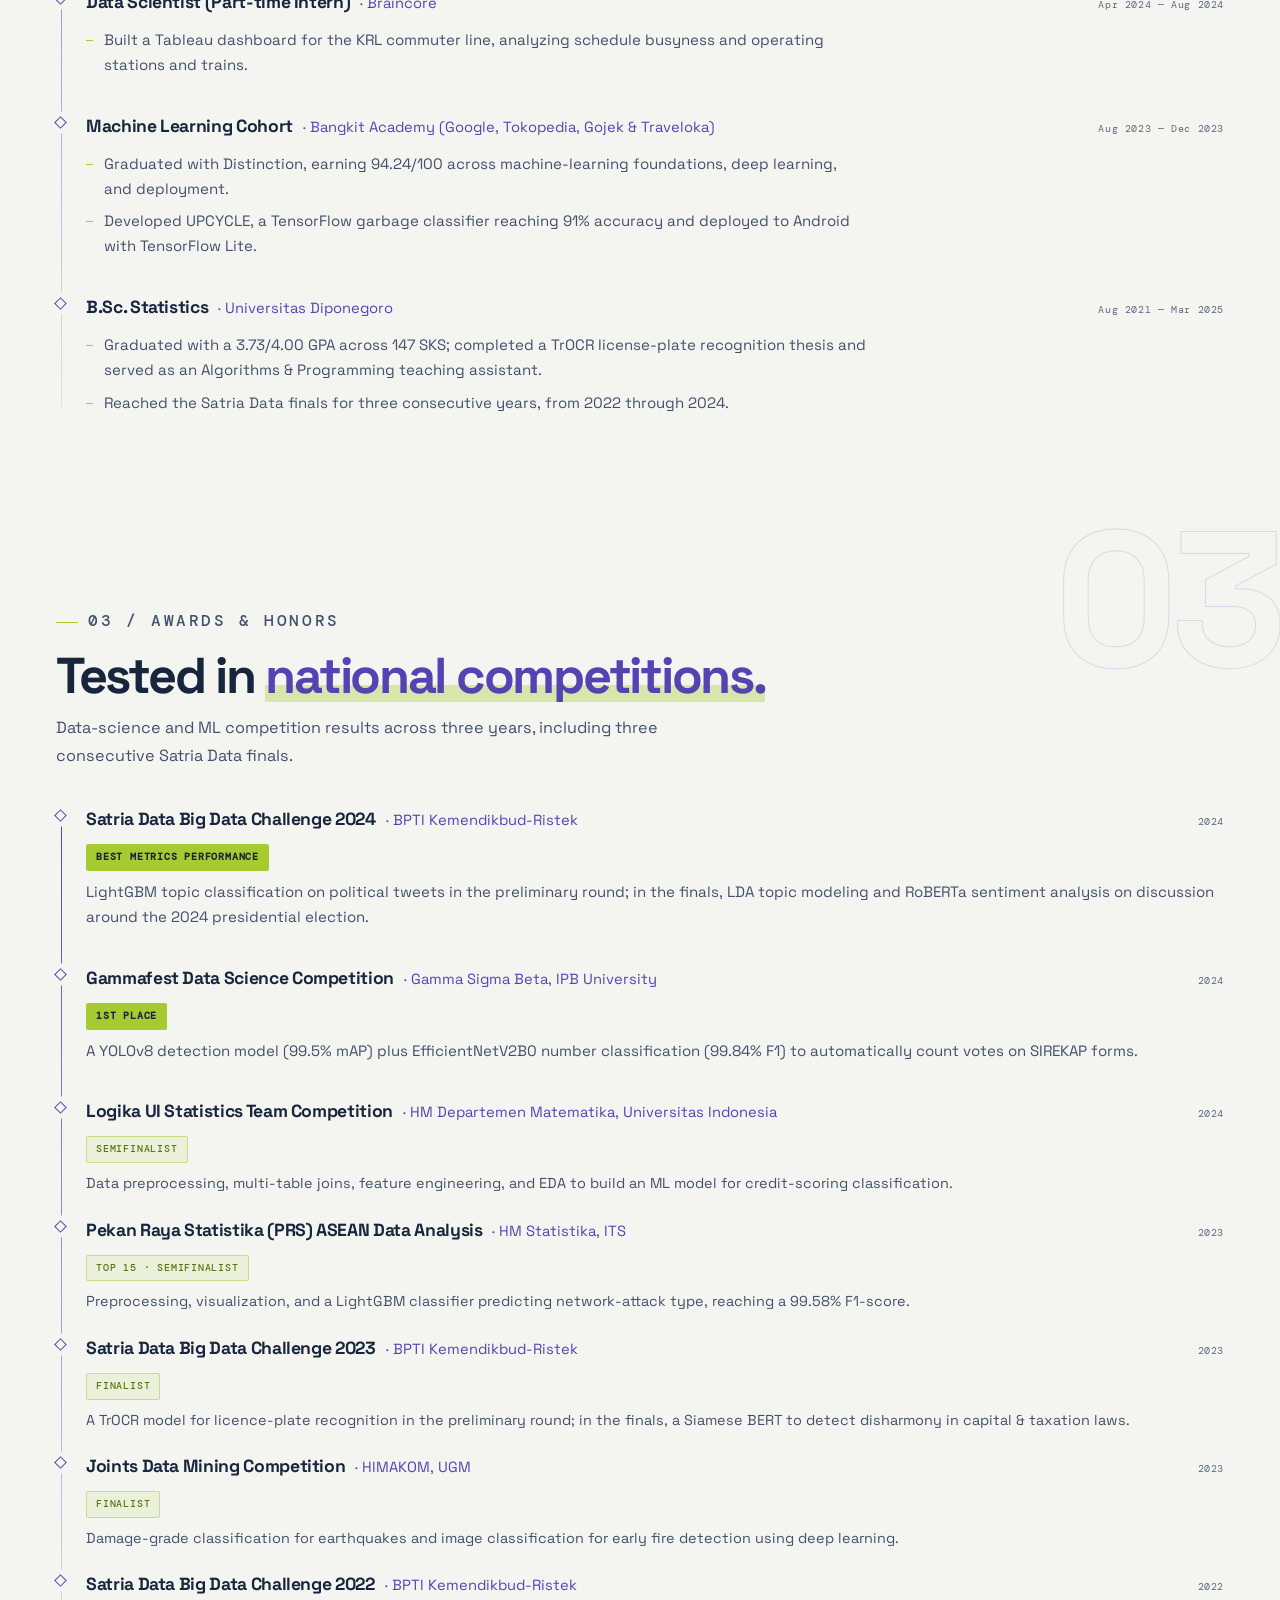
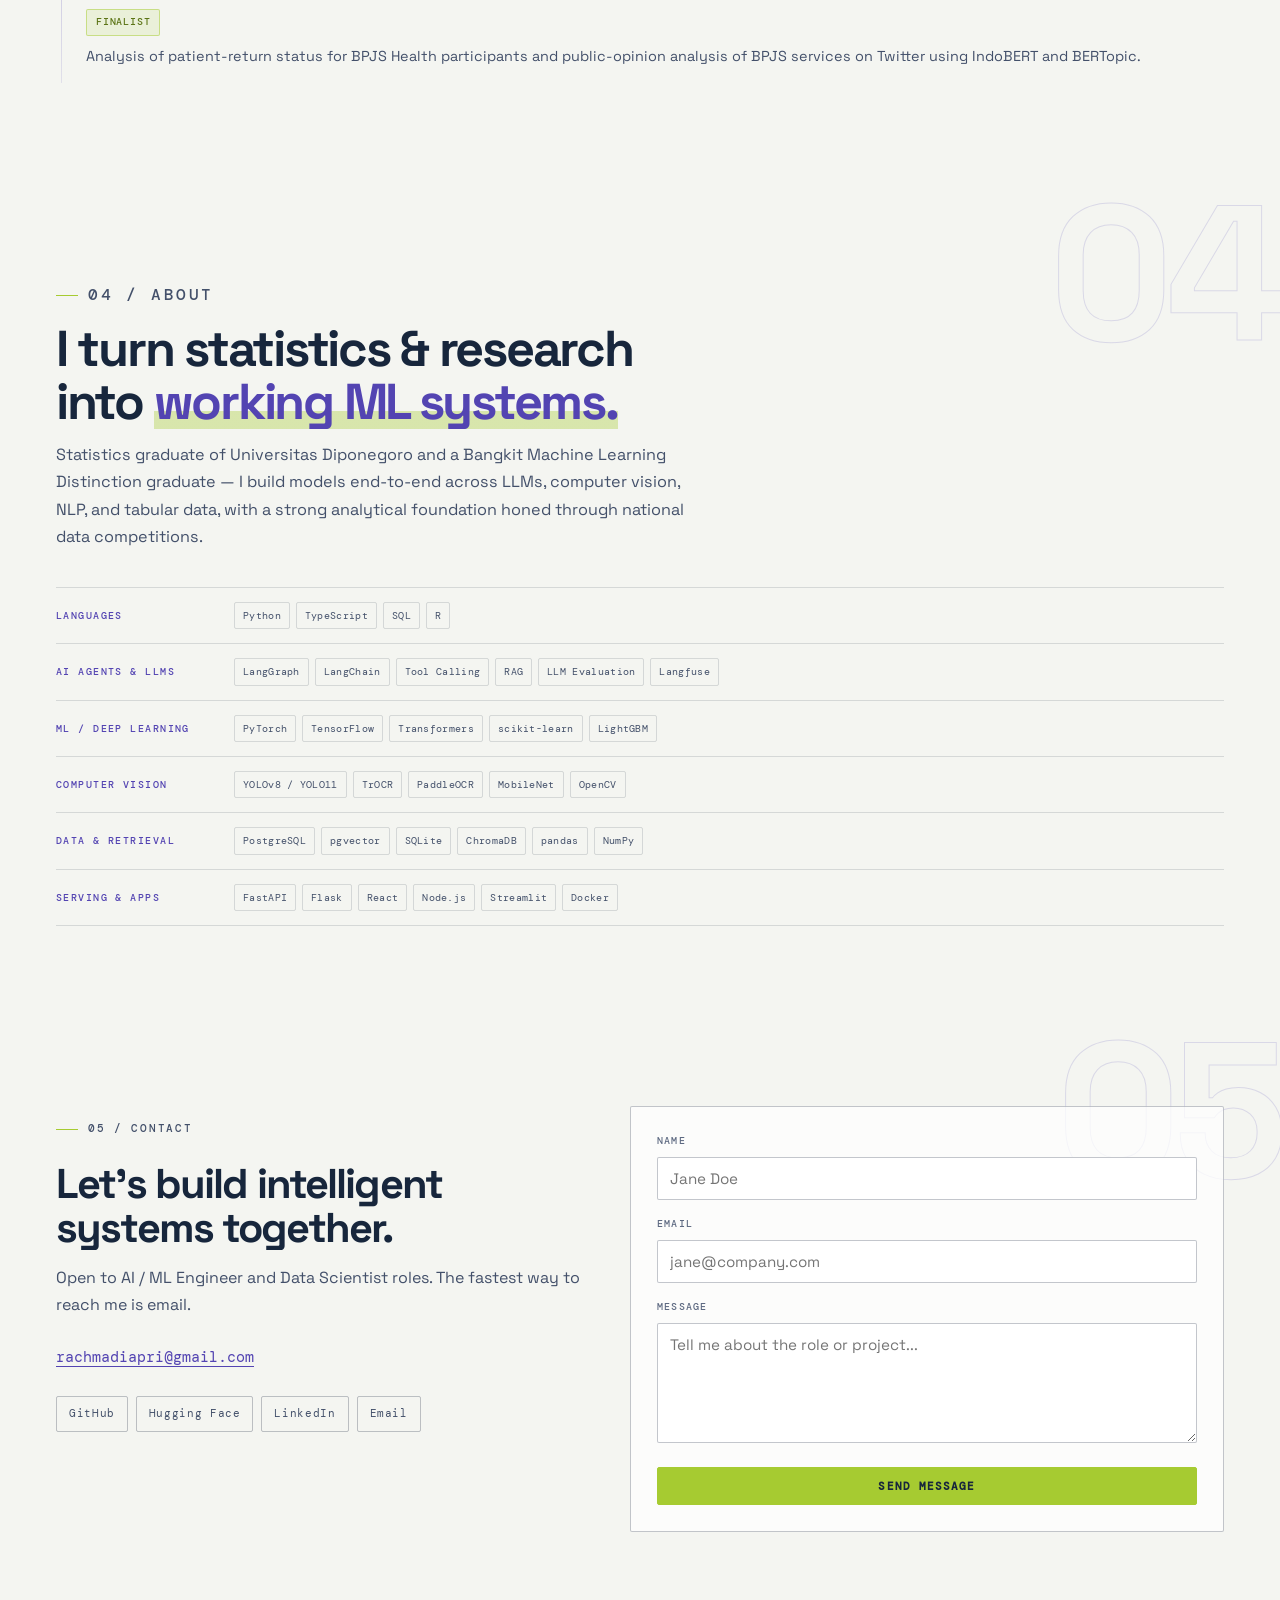
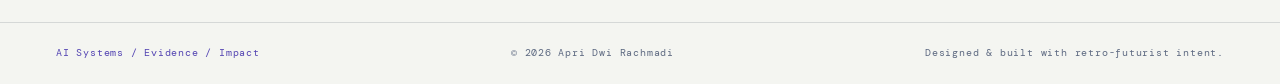
==== commit c53635b6: "Rebuild the design onto the Evidence Edition system - Folio concept: folio-numbered sections, plan-n" ====
--- a/index.html
+++ b/index.html
@@ -3,7 +3,9 @@
 <head>
   <meta charset="UTF-8" />
   <meta name="viewport" content="width=device-width, initial-scale=1.0" />
+  <meta name="theme-color" content="#f4f5f1" />
   <title>Apri Dwi Rachmadi — AI Engineer & Data Scientist</title>
+  <script>document.documentElement.classList.add("js");</script>
   <meta name="description" content="AI engineer shipping agents and the evaluation pipelines that prove they work — LLM-as-a-Judge, RAG, and production ML." />
   <link rel="canonical" href="https://aprirachmadi.github.io/" />
   <meta property="og:type" content="website" />
@@ -23,7 +25,7 @@
   <link rel="apple-touch-icon" href="assets/site-icon.jpg" />
   <link rel="preconnect" href="https://fonts.googleapis.com" />
   <link rel="preconnect" href="https://fonts.gstatic.com" crossorigin />
-  <link href="https://fonts.googleapis.com/css2?family=Inter:wght@400;500;600;700&family=Lora:ital,wght@0,400;0,600;0,700;1,400&display=swap" rel="stylesheet" />
+  <link href="https://fonts.googleapis.com/css2?family=DM+Mono:wght@400;500&family=Space+Grotesk:wght@300;400;500;600;700&display=swap" rel="stylesheet" />
   <link rel="stylesheet" href="site.css" />
   <noscript>
     <style>
@@ -33,74 +35,135 @@
   </noscript>
 </head>
 <body>
-  <!-- PARTICLE NETWORK BACKGROUND -->
-  <canvas id="particleCanvas" aria-hidden="true"></canvas>
+  <!-- INTRO / BOOT SEQUENCE (masks load; removed by site.js, hidden for no-JS & reduced-motion) -->
+  <div class="intro" id="intro" aria-hidden="true">
+    <span class="intro__head mono">Apri Dwi Rachmadi — exhibits loading</span>
+    <div class="intro__inner">
+      <span class="intro__count mono" id="introCount">000</span>
+      <span class="intro__bar"><i id="introBar"></i></span>
+    </div>
+  </div>
+
+  <!-- SIGNATURE CURSOR -->
+  <div class="cursor" id="cursor" aria-hidden="true">
+    <div class="cursor__ring"></div>
+    <div class="cursor__dot"></div>
+    <span class="cursor__label mono" id="cursorLabel">Open</span>
+  </div>
 
   <!-- NAV -->
   <header class="nav">
     <div class="wrap nav__inner">
-      <a class="nav__brand" href="#top">apri<b>.</b>rachmadi</a>
-      <nav class="nav__links">
-        <a href="#projects">Projects</a>
-        <a href="#experience">Experience</a>
-        <a href="#awards">Awards</a>
-        <a href="#about">About</a>
-        <a href="#contact">Contact</a>
+      <a class="nav__brand" href="#top">apri<b>.</b>rachmadi<span class="nav__mark" aria-hidden="true">✳</span></a>
+      <nav class="nav__links" aria-label="Primary">
+        <a href="#projects"><span>01</span> Projects</a>
+        <a href="#experience"><span>02</span> Experience</a>
+        <a href="#awards"><span>03</span> Awards</a>
+        <a href="#about"><span>04</span> About</a>
+        <a href="#contact"><span>05</span> Contact</a>
       </nav>
-      <a class="btn nav__cta" href="#contact">Hire me</a>
+      <div class="nav__end">
+        <span class="nav__status mono"><span class="dot"></span>Open to work</span>
+        <a class="btn nav__cta" href="#contact">Hire me</a>
+      </div>
     </div>
   </header>
 
   <main id="top">
     <!-- HERO -->
     <section class="hero">
-      <div class="hero__glow"></div>
-      <div class="hero__sun"></div>
+      <canvas id="particleCanvas" aria-hidden="true"></canvas>
+      <div class="hero__grid" aria-hidden="true"><i></i><i></i><i></i><i></i><i></i><i></i><i></i><i></i><i></i><i></i><i></i><i></i></div>
+      <span class="hero__spark hero__spark--1" aria-hidden="true">✦</span>
+      <span class="hero__spark hero__spark--2" aria-hidden="true">✧</span>
+      <span class="hero__spark hero__spark--3" aria-hidden="true">✦</span>
+      <span class="hero__vertical mono" aria-hidden="true">Exhibits / AI systems / <b id="exhibitYear">2026</b></span>
+
+      <div class="wrap hero__inner">
+        <div class="hero__topline reveal">
+          <p class="eyebrow typewriter" data-text="AI Engineer · Data Scientist">AI Engineer · Data Scientist</p>
+          <span class="hero__fig mono">APR-2026 / EDITION 03 — SHOWING: ALL EXHIBITS</span>
+        </div>
+
+        <h1 class="hero__title" aria-label="Apri Dwi Rachmadi">
+          <span class="hero__title-line mask" aria-hidden="true"><span class="mask__inner">Apri <em>Dwi</em></span></span>
+          <span class="hero__title-line mask" aria-hidden="true"><span class="mask__inner">Rachmadi<span class="hero__star" aria-hidden="true">✳</span></span></span>
+        </h1>
+
+        <div class="hero__body">
+          <div class="hero__intro mask reveal" >
+            <div class="mask__inner">
+              <p class="hero__tag">
+                <b>AI engineer</b> shipping agents and the evaluation pipelines
+                that prove they work — <b>LLM-as-a-Judge</b>, <b>RAG</b>, and
+                production <b>ML</b>. <span class="grad-text">Every exhibit shows its metrics.</span>
+              </p>
+              <div class="hero__cta">
+                <a class="btn btn--primary" href="#projects">Open the Index <span aria-hidden="true">↘</span></a>
+                <a class="btn" href="#contact">Commission Work</a>
+              </div>
+              <div class="hero__socials" aria-label="Social links">
+                <a href="https://github.com/aprirachmadi" target="_blank" rel="noopener" aria-label="GitHub" title="GitHub">
+                  <svg viewBox="0 0 24 24" aria-hidden="true"><path d="M12 .6a12 12 0 0 0-3.8 23.4c.6.1.8-.3.8-.6v-2.2c-3.3.7-4-1.6-4-1.6-.5-1.4-1.3-1.7-1.3-1.7-1.1-.8.1-.8.1-.8 1.2.1 1.8 1.2 1.8 1.2 1.1 1.8 2.8 1.3 3.5 1 .1-.8.4-1.3.7-1.6-2.7-.3-5.5-1.4-5.5-6a4.7 4.7 0 0 1 1.2-3.3c-.1-.3-.5-1.6.1-3.3 0 0 1-.3 3.4 1.3a11.6 11.6 0 0 1 6.2 0c2.4-1.6 3.4-1.3 3.4-1.3.6 1.7.2 3 .1 3.3a4.7 4.7 0 0 1 1.2 3.3c0 4.6-2.8 5.7-5.5 6 .4.3.7 1 .7 2v3c0 .3.2.7.8.6A12 12 0 0 0 12 .6Z"/></svg>
+                </a>
+                <a href="https://huggingface.co/rachmadiapri" target="_blank" rel="noopener" aria-label="Hugging Face" title="Hugging Face">
+                  <svg viewBox="0 0 24 24" aria-hidden="true"><circle cx="12" cy="12" r="10" fill="none" stroke="currentColor" stroke-width="1.8"/><circle cx="8.5" cy="10" r="1.2" fill="currentColor"/><circle cx="15.5" cy="10" r="1.2" fill="currentColor"/><path d="M7.2 14.2c2.8 2.7 6.8 2.7 9.6 0" fill="none" stroke="currentColor" stroke-width="1.6" stroke-linecap="round"/></svg>
+                </a>
+                <a href="https://www.linkedin.com/in/apri-rachmadi/" target="_blank" rel="noopener" aria-label="LinkedIn" title="LinkedIn">
+                  <svg viewBox="0 0 24 24" aria-hidden="true"><path d="M5.2 8.3H2.4V21h2.8V8.3ZM3.8 3A1.7 1.7 0 1 0 3.8 6.4 1.7 1.7 0 0 0 3.8 3ZM9 8.3H6.3V21H9v-6.3c0-1.7.3-3.3 2.4-3.3s2.1 1.9 2.1 3.4V21h2.8v-6.8c0-3.3-.7-5.8-4.2-5.8-1.7 0-2.8.9-3.2 1.7h-.1V8.3Z"/></svg>
+                </a>
+                <a href="mailto:rachmadiapri@gmail.com" aria-label="Email" title="Email">
+                  <svg viewBox="0 0 24 24" aria-hidden="true"><rect x="2.5" y="4.5" width="19" height="15" rx="2" fill="none" stroke="currentColor" stroke-width="1.8"/><path d="m3.5 6 8.5 6.4L20.5 6" fill="none" stroke="currentColor" stroke-width="1.8" stroke-linecap="round" stroke-linejoin="round"/></svg>
+                </a>
+              </div>
+            </div>
+          </div>
+
+          <div class="hero__side mono reveal">
+            <span class="status-line"><span class="dot"></span>On the bench — open for collaboration</span>
+            <span class="hero__side-meta">Based in Indonesia<br>UTC+7 / Remote-ready</span>
+            <a class="hero__scroll" href="#projects"><span>Verify the work</span><b>↓</b></a>
+          </div>
+        </div>
+      </div>
+
+      <div class="hero__bottom">
+        <div class="wrap hero__bottom-inner mono">
+          <span>Apri Dwi Rachmadi — AI Systems</span>
+          <span>Exhibits 01–16 / verified &amp; on record</span>
+          <span>© 2026 / reserved for future evidence</span>
+        </div>
+      </div>
+    </section>
+
+    <!-- MARQUEE -->
+    <div class="marquee mono" aria-hidden="true">
+      <div class="marquee__track">
+        <span class="marquee__row">Ships with receipts ✳ LLM-as-a-Judge ✳ 84% human alignment ✳ RAG ✳ multi-judge 89% ✳ agents ✳ yolo reading ballots at 0.8% CER ✳ fraud recall 79% ✳&nbsp;</span>
+        <span class="marquee__row">Ships with receipts ✳ LLM-as-a-Judge ✳ 84% human alignment ✳ RAG ✳ multi-judge 89% ✳ agents ✳ yolo reading ballots at 0.8% CER ✳ fraud recall 79% ✳&nbsp;</span>
+      </div>
+    </div>
+
+    <!-- STATS / VERIFIED LEDGER -->
+    <div class="stats-band">
       <div class="wrap">
-        <div class="hero__inner reveal">
-          <p class="eyebrow typewriter" data-text="AI Engineer · Data Scientist">AI Engineer · Data Scientist</p>
-          <h1>Apri Dwi Rachmadi</h1>
-          <p class="hero__tag">
-            <b>AI engineer</b> shipping agents and the evaluation pipelines
-            that prove they work — <b>LLM-as-a-Judge</b>, <b>RAG</b>, and
-            production <b>ML</b>.
-          </p>
-          <div class="hero__cta">
-            <a class="btn btn--primary" href="#projects">View Projects</a>
-          </div>
-          <div class="hero__socials" aria-label="Social links">
-            <a href="https://github.com/aprirachmadi" target="_blank" rel="noopener" aria-label="GitHub" title="GitHub">
-              <svg viewBox="0 0 24 24" aria-hidden="true"><path d="M12 .6a12 12 0 0 0-3.8 23.4c.6.1.8-.3.8-.6v-2.2c-3.3.7-4-1.6-4-1.6-.5-1.4-1.3-1.7-1.3-1.7-1.1-.8.1-.8.1-.8 1.2.1 1.8 1.2 1.8 1.2 1.1 1.8 2.8 1.3 3.5 1 .1-.8.4-1.3.7-1.6-2.7-.3-5.5-1.4-5.5-6a4.7 4.7 0 0 1 1.2-3.3c-.1-.3-.5-1.6.1-3.3 0 0 1-.3 3.4 1.3a11.6 11.6 0 0 1 6.2 0c2.4-1.6 3.4-1.3 3.4-1.3.6 1.7.2 3 .1 3.3a4.7 4.7 0 0 1 1.2 3.3c0 4.6-2.8 5.7-5.5 6 .4.3.7 1 .7 2v3c0 .3.2.7.8.6A12 12 0 0 0 12 .6Z"/></svg>
-            </a>
-            <a href="https://huggingface.co/rachmadiapri" target="_blank" rel="noopener" aria-label="Hugging Face" title="Hugging Face">
-              <svg viewBox="0 0 24 24" aria-hidden="true"><circle cx="12" cy="12" r="10" fill="none" stroke="currentColor" stroke-width="1.8"/><circle cx="8.5" cy="10" r="1.2" fill="currentColor"/><circle cx="15.5" cy="10" r="1.2" fill="currentColor"/><path d="M7.2 14.2c2.8 2.7 6.8 2.7 9.6 0" fill="none" stroke="currentColor" stroke-width="1.6" stroke-linecap="round"/></svg>
-            </a>
-            <a href="https://www.linkedin.com/in/apri-rachmadi/" target="_blank" rel="noopener" aria-label="LinkedIn" title="LinkedIn">
-              <svg viewBox="0 0 24 24" aria-hidden="true"><path d="M5.2 8.3H2.4V21h2.8V8.3ZM3.8 3A1.7 1.7 0 1 0 3.8 6.4 1.7 1.7 0 0 0 3.8 3ZM9 8.3H6.3V21H9v-6.3c0-1.7.3-3.3 2.4-3.3s2.1 1.9 2.1 3.4V21h2.8v-6.8c0-3.3-.7-5.8-4.2-5.8-1.7 0-2.8.9-3.2 1.7h-.1V8.3Z"/></svg>
-            </a>
-            <a href="mailto:rachmadiapri@gmail.com" aria-label="Email" title="Email">
-              <svg viewBox="0 0 24 24" aria-hidden="true"><rect x="2.5" y="4.5" width="19" height="15" rx="2" fill="none" stroke="currentColor" stroke-width="1.8"/><path d="m3.5 6 8.5 6.4L20.5 6" fill="none" stroke="currentColor" stroke-width="1.8" stroke-linecap="round" stroke-linejoin="round"/></svg>
-            </a>
-          </div>
-        </div>
-
         <div class="stats reveal">
-          <div class="stat"><div class="stat__num grad-text">84%</div><div class="stat__label">LLM-judge human alignment</div></div>
-          <div class="stat"><div class="stat__num grad-text">89%</div><div class="stat__label">Multi-judge RAG alignment</div></div>
-          <div class="stat"><div class="stat__num grad-text">79%</div><div class="stat__label">Loan-fraud recall</div></div>
-          <div class="stat"><div class="stat__num grad-text">10+</div><div class="stat__label">Anomaly types, XAI-explained</div></div>
-        </div>
-      </div>
-    </section>
+          <div class="stat"><div class="stat__num grad-text" data-count="84" data-suffix="%">84%</div><div class="stat__label">LLM-judge human alignment</div></div>
+          <div class="stat"><div class="stat__num grad-text" data-count="89" data-suffix="%">89%</div><div class="stat__label">Multi-judge RAG alignment</div></div>
+          <div class="stat"><div class="stat__num grad-text" data-count="79" data-suffix="%">79%</div><div class="stat__label">Loan-fraud recall</div></div>
+          <div class="stat"><div class="stat__num grad-text" data-count="10" data-suffix="+">10+</div><div class="stat__label">Anomaly types, XAI-explained</div></div>
+        </div>
+      </div>
+    </div>
 
     <!-- PROJECTS -->
-    <section id="projects">
+    <section id="projects" data-index="01">
       <div class="wrap">
         <div class="section-head reveal">
-          <p class="eyebrow">Projects</p>
-          <h2>Selected work, <span class="grad-text">with the receipts.</span></h2>
+          <p class="eyebrow">01 / Projects</p>
+          <h2><span class="mask"><span class="mask__inner">Selected work, <span class="grad-text">with the receipts.</span></span></span></h2>
           <p>Systems I designed, trained, and built — with the metrics that matter.</p>
-          <p>Click any card to expand the full breakdown.</p>
+          <p>Open any exhibit to expand the full breakdown.</p>
         </div>
 
         <div class="proj-filters reveal" id="projectFilters"></div>
@@ -211,11 +274,11 @@
     </section>
 
     <!-- EXPERIENCE -->
-    <section id="experience">
+    <section id="experience" data-index="02">
       <div class="wrap">
         <div class="section-head reveal">
-          <p class="eyebrow">Experience</p>
-          <h2>Where I've <span class="grad-text">shipped.</span></h2>
+          <p class="eyebrow">02 / Experience</p>
+          <h2><span class="mask"><span class="mask__inner">Where I've <span class="grad-text">shipped.</span></span></span></h2>
         </div>
 
         <div class="timeline">
@@ -281,11 +344,11 @@
     </section>
 
     <!-- AWARDS & HONORS -->
-    <section id="awards">
+    <section id="awards" data-index="03">
       <div class="wrap">
         <div class="section-head reveal">
-          <p class="eyebrow">Awards &amp; Honors</p>
-          <h2>Tested in <span class="grad-text">national competitions.</span></h2>
+          <p class="eyebrow">03 / Awards &amp; Honors</p>
+          <h2><span class="mask"><span class="mask__inner">Tested in <span class="grad-text">national competitions.</span></span></span></h2>
           <p>Data-science and ML competition results across three years, including three consecutive Satria Data finals.</p>
         </div>
 
@@ -358,11 +421,11 @@
     </section>
 
     <!-- ABOUT / SKILLS -->
-    <section id="about">
+    <section id="about" data-index="04">
       <div class="wrap">
         <div class="section-head reveal">
-          <p class="eyebrow">About</p>
-          <h2>I turn statistics &amp; research into <span class="grad-text">working ML systems.</span></h2>
+          <p class="eyebrow">04 / About</p>
+          <h2><span class="mask"><span class="mask__inner">I turn statistics &amp; research into <span class="grad-text">working ML systems.</span></span></span></h2>
           <p>
             Statistics graduate of Universitas Diponegoro and a Bangkit Machine
             Learning Distinction graduate — I build models end-to-end across
@@ -401,11 +464,11 @@
     </section>
 
     <!-- CONTACT -->
-    <section id="contact">
+    <section id="contact" data-index="05">
       <div class="wrap contact-grid">
         <div class="contact-info reveal">
-          <p class="eyebrow">Contact</p>
-          <h2>Let's build intelligent systems together.</h2>
+          <p class="eyebrow">05 / Contact</p>
+          <h2><span class="mask"><span class="mask__inner">Let's build intelligent systems together.</span></span></h2>
           <p>Open to AI / ML Engineer and Data Scientist roles. The fastest way to reach me is email.</p>
           <a class="mail" href="mailto:rachmadiapri@gmail.com">rachmadiapri@gmail.com</a>
           <div class="socials">
@@ -438,11 +501,12 @@
 
   <footer class="footer">
     <div class="wrap footer__inner">
+      <span class="footer__fig">AI Systems / Evidence / Impact</span>
       <span>© 2026 Apri Dwi Rachmadi</span>
       <span>Designed &amp; built with retro-futurist intent.</span>
     </div>
   </footer>
 
-  <script src="site.js?v=tilik-links-20261009"></script>
+  <script src="site.js?v=evidence-precession-20261106"></script>
 </body>
 </html>
--- a/site.css
+++ b/site.css
@@ -1,377 +1,713 @@
-/* ============================================================
-   REFINED VAPORWAVE — retro-futurist, but credible & clear.
-   Deep indigo base, disciplined neon accents, clean type.
-   ============================================================ */
-
-*, *::before, *::after { box-sizing: border-box; margin: 0; padding: 0; }
-
-:root {
-  --bg:        #f9f8f5;
-  --bg-2:      #f0ede7;
-  --surface:   rgba(255, 255, 255, 0.68);
-  --surface-2: rgba(240, 237, 231, 0.9);
-  --border:    rgba(44, 62, 80, 0.12);
-  --border-2:  rgba(44, 62, 80, 0.22);
-  --text:      #1a1a2e;
-  --muted:     #4a4a6a;
-  --faint:     #5f5f7d;
-
-  --pink:   #c0392b;
-  --magenta:#e74c3c;
-  --cyan:   #1a5276;
-  --gold:   #d4ac0d;
-  --gold-text: #8a6d1d;
-
-  --grad: linear-gradient(120deg, var(--cyan), var(--pink));
-  --maxw: 1140px;
-  --pad: clamp(20px, 5vw, 64px);
-
-  --font-display: "Inter", system-ui, sans-serif;
-  --font-body: "Lora", Georgia, serif;
-  --font-mono: "Inter", system-ui, sans-serif;
-}
-
-html { scroll-behavior: smooth; scroll-padding-top: 80px; }
-
-/* ---------------- Particle network canvas ---------------- */
-#particleCanvas {
-  position: absolute; top: 0; left: 0; width: 100%; z-index: 0;
-  pointer-events: none;
-}
-
-body {
-  font-family: var(--font-body);
-  color: var(--text);
-  background:
-    radial-gradient(1200px 700px at 50% -10%, rgba(26, 82, 118, 0.07), transparent 60%),
-    radial-gradient(900px 600px at 90% 10%, rgba(192, 57, 43, 0.05), transparent 55%),
-    var(--bg);
-  line-height: 1.75;
-  -webkit-font-smoothing: antialiased;
-  overflow-x: hidden;
-}
-
-a { color: inherit; text-decoration: none; }
-::selection { background: var(--cyan); color: #fff; }
-
-html { scrollbar-color: var(--border-2) transparent; }
-::-webkit-scrollbar { width: 12px; }
-::-webkit-scrollbar-track { background: var(--bg); }
-::-webkit-scrollbar-thumb { background: var(--border-2); border-radius: 6px; border: 3px solid var(--bg); }
-::-webkit-scrollbar-thumb:hover { background: var(--faint); }
-
-:focus-visible { outline: 2px solid var(--cyan); outline-offset: 2px; }
-
-.wrap { max-width: var(--maxw); margin: 0 auto; padding: 0 var(--pad); }
-section { padding: clamp(64px, 11vh, 130px) 0; position: relative; }
-
-.eyebrow {
-  font-family: var(--font-mono);
-  font-size: 0.7rem; font-weight: 700; letter-spacing: 0.2em; text-transform: uppercase;
-  color: var(--cyan); margin-bottom: 14px;
-}
-.eyebrow::before { content: ""; display: inline-block; width: 24px; height: 2px; margin: 0 10px 0 0; vertical-align: middle; background: var(--cyan); }
-
-.grad-text { color: var(--cyan); }
-
-.section-head { margin-bottom: 28px; max-width: 640px; }
-.section-head h2 { font-family: var(--font-display); font-size: clamp(1.9rem, 4.5vw, 3rem); line-height: 1.1; letter-spacing: -0.5px; }
-.section-head p { color: var(--muted); margin-top: 12px; font-size: 1.02rem; }
-
-/* ---------------- Buttons ---------------- */
-.btn {
-  display: inline-flex; align-items: center; gap: 9px;
-  font-family: var(--font-mono); font-size: 0.8rem; font-weight: 500; letter-spacing: 0.08em; text-transform: uppercase;
-  padding: 12px 20px; border-radius: 8px; cursor: pointer; border: 1px solid var(--cyan);
-  background: transparent; color: var(--cyan);
-  transition: transform 0.3s ease, background 0.3s ease, color 0.3s ease;
-}
-.btn:hover { transform: translateY(-2px); background: var(--cyan); color: #fff; }
-.btn--primary {
-  color: #fff; font-weight: 600;
-  background: var(--cyan); box-shadow: none;
-}
-.btn--primary:hover { background: #124260; box-shadow: none; }
-
-/* ---------------- Navbar ---------------- */
-.nav {
-  position: sticky; top: 0; z-index: 50;
-  backdrop-filter: blur(8px);
-  background: rgba(249, 248, 245, 0.95);
-  border-bottom: 1px solid var(--border);
-}
-.nav__inner { display: flex; align-items: center; justify-content: space-between; height: 68px; }
-.nav__brand { font-family: var(--font-display); font-weight: 600; font-size: 0.875rem; letter-spacing: 0.05em; text-transform: uppercase; }
-.nav__brand b { color: var(--pink); }
-.nav__links { display: flex; gap: 30px; font-family: var(--font-mono); font-size: 0.78rem; font-weight: 500; letter-spacing: 0.04em; text-transform: uppercase; }
-.nav__links a { color: var(--muted); transition: color 0.3s; position: relative; padding: 4px 0; }
-.nav__links a::after {
-  content: ""; position: absolute; left: 0; bottom: -2px;
-  height: 2px; width: 100%; background: var(--cyan);
-  transform: scaleX(0); transform-origin: left;
-  transition: transform 0.3s cubic-bezier(0.25, 0.46, 0.45, 0.94);
-}
-.nav__links a:hover, .nav__links a.active { color: var(--cyan); }
-.nav__links a:hover::after, .nav__links a.active::after { transform: scaleX(1); }
-.nav__cta { padding: 9px 18px; }
-
-/* ---------------- Hero ---------------- */
-.hero { padding-top: clamp(28px, 5vh, 56px); padding-bottom: clamp(28px, 5vh, 56px); overflow: hidden; }
-#projects { padding-top: clamp(16px, 3vh, 40px); }
-.hero__sun {
-  position: absolute; right: 4%; top: 60px; width: min(440px, 42vw); aspect-ratio: 1; border-radius: 50%;
-  background: radial-gradient(circle, rgba(26, 82, 118, 0.08), transparent 68%);
-  opacity: 1; filter: none; z-index: 0; pointer-events: none;
-}
-.hero__glow { position: absolute; right: 6%; top: 30px; width: min(480px, 46vw); aspect-ratio: 1; border-radius: 50%; background: radial-gradient(circle, rgba(192, 57, 43, 0.05), transparent 65%); filter: blur(50px); z-index: 0; }
-.hero::after {
-  content: ""; position: absolute; left: -10%; right: -10%; bottom: -2px; height: 42%;
-  background-image:
-    linear-gradient(rgba(26, 82, 118, 0.06) 1px, transparent 1px),
-    linear-gradient(90deg, rgba(192, 57, 43, 0.05) 1px, transparent 1px);
-  background-size: 34px 34px;
-  transform: none;
-  -webkit-mask: linear-gradient(transparent, #000 75%); mask: linear-gradient(transparent, #000 75%);
-  opacity: 1; z-index: 0; pointer-events: none;
-}
-.hero__inner { position: relative; z-index: 2; max-width: 760px; }
-.hero h1 { font-family: var(--font-display); font-weight: 700; font-size: clamp(2.5rem, 6vw, 4.25rem); line-height: 1.02; letter-spacing: -1.5px; margin-bottom: 18px; }
-.hero__tag { font-size: clamp(1.05rem, 2vw, 1.3rem); line-height: 1.5; color: var(--muted); max-width: 60ch; }
-.hero__tag b { color: var(--text); font-weight: 600; }
-.hero__cta { display: flex; gap: 14px; flex-wrap: wrap; margin-top: 34px; }
-.hero__socials { display: flex; align-items: center; gap: 10px; margin-top: 20px; }
-.hero__socials a { display: inline-flex; align-items: center; justify-content: center; flex: 0 0 38px; width: 38px; height: 38px; overflow: hidden; border: 1px solid var(--border); border-radius: 50%; color: var(--muted); background: rgba(255, 255, 255, 0.34); transition: color .2s ease, border-color .2s ease, transform .2s ease, background .2s ease; }
-.hero__socials svg { display: block; flex: 0 0 19px; width: 19px !important; height: 19px !important; max-width: 19px; max-height: 19px; overflow: hidden; fill: currentColor; }
-.hero__socials a:hover, .hero__socials a:focus-visible { color: var(--cyan); border-color: var(--cyan); background: rgba(26, 82, 118, 0.08); transform: translateY(-2px); }
-
-/* Stats */
-.stats { display: flex; flex-wrap: wrap; gap: 0; margin-top: 18px; padding: 8px 0; position: relative; z-index: 2; border-top: 1px solid var(--border); border-bottom: 1px solid var(--border); }
-.stat { position: relative; flex: 1 1 0; min-width: 130px; padding: 4px 22px; }
-.stat + .stat { border-left: 1px solid var(--border); }
-.stat__num { font-family: var(--font-display); font-weight: 700; font-size: 1.5rem; }
-.stat__label { font-family: var(--font-mono); font-size: 0.68rem; font-weight: 500; letter-spacing: 0.08em; text-transform: uppercase; color: var(--faint); margin-top: 2px; }
-
-/* ---------------- Skills ---------------- */
-.skills-grid { display: grid; grid-template-columns: 1fr; gap: 12px; }
-.skill-cat {
-  position: relative;
-  display: flex; align-items: baseline; gap: 18px;
-  padding: 0; border: none; background: none; box-shadow: none; overflow: visible;
-}
-.skill-cat h3 { font-family: var(--font-mono); font-size: 0.7rem; font-weight: 700; letter-spacing: 0.16em; text-transform: uppercase; color: var(--cyan); flex: 0 0 150px; margin-bottom: 0; }
-.chips { display: flex; flex-wrap: wrap; gap: 6px; }
-.chip { font-size: 0.8rem; padding: 5px 11px; border-radius: 3px; border: 1px solid var(--border); background: var(--bg-2); color: var(--text); }
-.chip:hover { border-color: var(--cyan); color: var(--cyan); }
-
-/* ---------------- Projects ---------------- */
-.proj-filters { display: flex; flex-wrap: wrap; gap: 10px; margin: -16px 0 20px; }
-.filter-pill {
-  font-family: var(--font-mono); font-size: 0.72rem; font-weight: 500; letter-spacing: 0.08em; text-transform: uppercase;
-  padding: 8px 16px; border-radius: 3px; border: 1px solid var(--border);
-  background: transparent; color: var(--muted); cursor: pointer;
-  transition: color 0.3s, border-color 0.3s, transform 0.3s, background 0.3s;
-}
-.filter-pill:hover { color: var(--cyan); border-color: var(--cyan); transform: translateY(-2px); }
-.filter-pill.active { background: var(--cyan); color: #fff; border-color: var(--cyan); font-weight: 600; }
-
-.projects { display: grid; grid-template-columns: 1fr; gap: 18px; }
-.project {
-  position: relative; border: 1px solid var(--border); border-radius: 8px; padding: 26px 28px;
-  background: var(--surface); overflow: hidden; cursor: pointer;
-  box-shadow: 0 2px 8px rgba(0, 0, 0, 0.06);
-  transition: transform 0.3s ease, box-shadow 0.3s ease;
-}
-.project::before {
-  content: ""; position: absolute; inset: 0; border-radius: inherit;
-  background: var(--grad); opacity: 0; transition: opacity 0.3s ease;
-  -webkit-mask: linear-gradient(#fff 0 0) content-box, linear-gradient(#fff 0 0);
-  mask: linear-gradient(#fff 0 0) content-box, linear-gradient(#fff 0 0);
-  -webkit-mask-composite: xor; mask-composite: exclude;
-  padding: 1px; pointer-events: none;
-}
-.projects .project:hover, .projects .project.open { transform: translateY(-2px); box-shadow: 0 12px 36px rgba(0, 0, 0, 0.1); }
-.project:hover::before, .project.open::before { opacity: 1; }
-.project__top { display: flex; align-items: center; gap: 10px; flex-wrap: wrap; margin-bottom: 14px; }
-.project__tag { font-family: var(--font-mono); font-size: 0.7rem; font-weight: 600; letter-spacing: 0.08em; text-transform: uppercase; padding: 4px 10px; border-radius: 3px; background: rgba(26, 82, 118, 0.08); color: var(--cyan); border: 1px solid rgba(26, 82, 118, 0.18); }
-.project__year { font-family: var(--font-mono); font-size: 0.72rem; letter-spacing: 0.06em; color: var(--faint); padding: 4px 8px; border: 1px solid var(--border); border-radius: 3px; }
-.project__metric { font-family: var(--font-mono); font-size: 0.78rem; color: var(--gold-text); white-space: nowrap; margin-left: auto; }
-.project__title { margin-bottom: 2px; }
-.project__toggle {
-  display: flex; align-items: center; justify-content: space-between; gap: 14px; width: 100%;
-  background: none; border: none; padding: 0; cursor: pointer; color: inherit; text-align: left;
-  font: inherit;
-}
-.project__toggle:focus-visible { outline: 2px solid var(--cyan); outline-offset: 4px; border-radius: 4px; }
-.project h3 { font-family: var(--font-display); font-size: clamp(1.35rem, 2.4vw, 1.65rem); letter-spacing: -0.3px; }
-.project__chev { flex: 0 0 16px; width: 16px; height: 16px; color: var(--faint); transition: transform 0.35s cubic-bezier(0.25, 0.46, 0.45, 0.94), color 0.2s ease; }
-.project:hover .project__chev { color: var(--cyan); }
-.project.open .project__chev { transform: rotate(180deg); color: var(--cyan); }
-.project__sub { color: var(--cyan); font-size: 0.88rem; font-family: var(--font-mono); margin: 2px 0 12px; }
-.project__desc { color: var(--muted); font-size: 0.95rem; max-width: 75ch; }
-.project__feats { list-style: none; margin: 16px 0 18px; display: grid; gap: 10px 26px; }
-.project__feats li { position: relative; padding-left: 20px; font-size: 0.9rem; color: var(--muted); }
-.project__feats li::before { content: "\25B8"; position: absolute; left: 0; color: var(--pink); }
-.project__tech { display: flex; flex-wrap: wrap; gap: 7px; }
-.project__tech span { font-family: var(--font-mono); font-size: 0.72rem; color: var(--faint); border: 1px solid var(--border); border-radius: 6px; padding: 3px 8px; }
-
-.project__detail {
-  display: grid; grid-template-rows: 0fr; visibility: hidden;
-  transition: grid-template-rows 0.45s cubic-bezier(0.25, 0.46, 0.45, 0.94), visibility 0s 0.45s;
-}
-.project.open .project__detail { grid-template-rows: 1fr; visibility: visible; transition: grid-template-rows 0.45s cubic-bezier(0.25, 0.46, 0.45, 0.94); }
-.project__detail-clip { overflow: hidden; min-height: 0; }
-.project__detail-grid {
-  display: grid; grid-template-columns: 1fr; gap: 26px;
-  margin-top: 20px; padding-top: 22px; border-top: 1px solid var(--border);
-}
-.project__img { width: 100%; max-height: 240px; object-fit: cover; display: block; border-radius: 10px; margin-bottom: 18px; border: 1px solid var(--border); background: var(--bg-2); }
-.project__img--ph { display: flex; align-items: center; justify-content: center; min-height: 160px; background: var(--cyan); color: #fff; font-family: var(--font-display); font-weight: 700; font-size: 1.2rem; text-align: center; padding: 20px; }
-.project__detail h4 { font-family: var(--font-mono); font-size: 0.76rem; letter-spacing: 1.5px; text-transform: uppercase; color: var(--cyan); margin-bottom: 10px; }
-.project__detail-desc { color: var(--muted); font-size: 0.97rem; max-width: 70ch; }
-.project__meta { display: flex; flex-wrap: wrap; gap: 10px 26px; margin-top: 16px; }
-.project__meta div { font-size: 0.92rem; }
-.project__meta dt { font-family: var(--font-mono); font-size: 0.68rem; letter-spacing: 1px; text-transform: uppercase; color: var(--faint); }
-.project__meta dd { color: var(--text); margin-top: 2px; }
-.project__actions { display: flex; flex-wrap: wrap; gap: 10px; margin-bottom: 20px; }
-.project__actions .btn { padding: 10px 16px; }
-.project__block { margin-bottom: 18px; }
-.project__block:last-child { margin-bottom: 0; }
-.project__block ul { list-style: none; display: grid; gap: 8px; }
-.project__block li { position: relative; padding-left: 20px; color: var(--muted); font-size: 0.95rem; }
-.project__block li::before { content: "\25B8"; position: absolute; left: 0; color: var(--pink); }
-
-.view-all-wrap { text-align: center; margin-top: 44px; }
-.projects-empty { color: var(--muted); font-family: var(--font-mono); font-size: 0.9rem; padding: 30px 0; }
-.project--static .project__actions { margin: 16px 0 0; }
-
-/* ---------------- Experience / Awards timeline ---------------- */
-.timeline { position: relative; padding-left: 28px; }
-.timeline::before { content: ""; position: absolute; left: 6px; top: 6px; bottom: 6px; width: 2px; background: linear-gradient(var(--pink), var(--magenta), var(--cyan)); opacity: 0.5; }
-.tl-item { position: relative; padding-bottom: 34px; }
-.tl-item:last-child { padding-bottom: 0; }
-.tl-item::before {
-  content: ""; position: absolute; left: -28px; top: 5px;
-  width: 14px; height: 14px; border-radius: 50%;
-  background: var(--bg); border: 2px solid var(--pink);
-  box-shadow: 0 0 0 4px rgba(192, 57, 43, 0.10);
-  transition: background 0.25s, border-color 0.25s, box-shadow 0.25s;
-}
-.tl-item:hover::before {
-  background: var(--pink); border-color: var(--pink);
-  box-shadow: 0 0 0 4px rgba(192, 57, 43, 0.15), 0 0 12px rgba(192, 57, 43, 0.12);
-}
-.tl-item__head { display: flex; flex-wrap: wrap; align-items: baseline; gap: 10px; }
-.tl-item__role { font-family: var(--font-display); font-weight: 700; font-size: 1.15rem; }
-.tl-item__co { color: var(--cyan); font-size: 0.95rem; }
-.tl-item__date { font-family: var(--font-mono); font-size: 0.76rem; color: var(--faint); margin-left: auto; }
-.tl-item__desc { color: var(--muted); margin-top: 8px; font-size: 0.94rem; }
-.tl-item__list { list-style: none; display: grid; gap: 8px; margin-top: 10px; max-width: 78ch; }
-.tl-item__list li { position: relative; padding-left: 18px; color: var(--muted); font-size: 0.94rem; line-height: 1.65; }
-.tl-item__list li::before { content: ""; position: absolute; left: 0; top: 0.8em; width: 8px; height: 1px; background: var(--pink); }
-.tl-item__place {
-  display: inline-block; margin-top: 9px; font-family: var(--font-mono);
-  font-size: 0.7rem; letter-spacing: 1px; text-transform: uppercase; color: var(--gold-text);
-  border: 1px solid rgba(255,210,125,0.32); background: rgba(255,210,125,0.08);
-  padding: 3px 10px; border-radius: 999px;
-}
-.tl-item__place--gold {
-  color: #190a1a; font-weight: 700; border-color: transparent;
-  background: linear-gradient(120deg, var(--gold), #ffb86b);
-}
-.timeline--compact .tl-item:not(.tl-item--featured) { padding-bottom: 20px; }
-.timeline--compact .tl-item:not(.tl-item--featured) .tl-item__desc { font-size: 0.9rem; }
-.awards-other { color: var(--muted); font-size: 0.9rem; }
-.awards-other b { color: var(--text); font-weight: 600; }
-
-/* ---------------- Contact ---------------- */
-.contact-grid { display: grid; grid-template-columns: 1fr 1.1fr; gap: 34px; align-items: start; }
-.contact-info h2 { font-family: var(--font-display); font-size: clamp(1.8rem, 4vw, 2.6rem); line-height: 1.1; letter-spacing: -0.5px; }
-.contact-info p { color: var(--muted); margin: 14px 0 24px; }
-.contact-info a.mail { font-family: var(--font-mono); color: var(--cyan); font-size: 1.05rem; }
-.socials { display: flex; gap: 12px; margin-top: 26px; flex-wrap: wrap; }
-.socials a {
-  font-family: var(--font-mono); font-size: 0.84rem; padding: 9px 14px;
-  border: 1px solid var(--border); border-radius: 9px; color: var(--muted);
-  position: relative; overflow: hidden; transition: all 0.25s;
-}
-.socials a::before {
-  content: ""; position: absolute; inset: 0; background: var(--grad);
-  opacity: 0; transition: opacity 0.25s; z-index: -1; border-radius: inherit;
-}
-.socials a:hover { color: #fff; border-color: transparent; transform: translateY(-2px); box-shadow: 0 4px 16px rgba(26, 82, 118, 0.2); }
-.socials a:hover::before { opacity: 1; }
-
-.form { position: relative; overflow: hidden; border: 1px solid var(--border); border-radius: 8px; padding: 26px; background: var(--surface); box-shadow: 0 2px 8px rgba(0, 0, 0, 0.06); transition: box-shadow 0.3s ease; }
-.form::before {
-  content: ""; position: absolute; inset: 0; border-radius: inherit;
-  background: var(--grad); opacity: 0; transition: opacity 0.3s ease;
-  -webkit-mask: linear-gradient(#fff 0 0) content-box, linear-gradient(#fff 0 0);
-  mask: linear-gradient(#fff 0 0) content-box, linear-gradient(#fff 0 0);
-  -webkit-mask-composite: xor; mask-composite: exclude;
-  padding: 1px; pointer-events: none;
-}
-.form:hover { transform: none; box-shadow: 0 8px 32px rgba(0, 0, 0, 0.1); }
-.form:hover::before { opacity: 1; }
-.field { margin-bottom: 16px; }
-.field label { display: block; font-family: var(--font-mono); font-size: 0.7rem; font-weight: 700; letter-spacing: 0.12em; text-transform: uppercase; color: var(--faint); margin-bottom: 7px; }
-.field input, .field textarea {
-  width: 100%; background: #fff; border: 1px solid var(--border-2); border-radius: 3px;
-  padding: 12px 14px; color: var(--text); font-family: var(--font-body); font-size: 0.95rem; transition: border-color 0.3s, box-shadow 0.3s;
-}
-.field input:focus, .field textarea:focus { outline: none; border-color: var(--cyan); box-shadow: 0 0 0 3px rgba(26, 82, 118, 0.12); }
-.field textarea { resize: vertical; min-height: 120px; }
-.form__btn { width: 100%; justify-content: center; }
-.form__ok { display: none; margin-top: 14px; font-family: var(--font-mono); font-size: 0.88rem; color: var(--cyan); }
-.form__ok.show { display: block; }
-.form__ok.error { color: var(--pink); }
-
-/* ---------------- Footer ---------------- */
-.footer { border-top: 1px solid var(--border); padding: 28px 0; }
-.footer__inner { display: flex; justify-content: space-between; flex-wrap: wrap; gap: 10px; font-family: var(--font-mono); font-size: 0.8rem; color: var(--faint); }
-
-/* ---------------- Typewriter effect ---------------- */
-.typewriter {
-  display: inline-block;
-  overflow: hidden;
-  white-space: nowrap;
-  border-right: 2px solid var(--cyan);
-}
-
-.typewriter--blink {
-  animation: blink 0.75s step-end infinite;
-}
-
-@keyframes blink {
-  from, to { border-color: transparent; }
-  50% { border-color: var(--cyan); }
-}
-
-/* ---------------- Scroll reveal ---------------- */
-.reveal { opacity: 0; transform: translateY(24px); transition: opacity 0.6s ease, transform 0.6s ease; }
-.reveal.in { opacity: 1; transform: none; }
-
-/* ---------------- Responsive ---------------- */
-@media (min-width: 900px) {
-  .project__feats { grid-template-columns: repeat(3, 1fr); }
-  .project__detail-grid { grid-template-columns: 1.25fr 1fr; }
-}
-@media (max-width: 900px) {
-  .contact-grid { grid-template-columns: 1fr; }
-  .stat { min-width: 120px; }
-}
-@media (max-width: 600px) {
-  .nav__links { display: none; }
-  .skill-cat { flex-direction: column; align-items: flex-start; gap: 6px; }
-  .skill-cat h3 { flex: none; }
-  .stat { flex: 1 1 45%; }
-  .stat:nth-child(3) { border-left: none; }
-  .tl-item__date { margin-left: 0; width: 100%; }
-  .project { padding: 22px 20px; }
-  .project__metric { margin-left: 0; flex-basis: 100%; }
-}
-@media (prefers-reduced-motion: reduce) {
-  .reveal { transition: none; opacity: 1; transform: none; }
-  .project__detail { transition: none; }
-  .project__chev { transition: none; }
-  html { scroll-behavior: auto; }
-}
+/* ============================================================
+   EVIDENCE EDITION — acid graphics / technical futurism, rebuilt.
+   Concept: the portfolio is an exhibit index. Every element is a
+   numbered exhibit that carries its own evidence (metrics).
+   Paper base, navy ink, violet + acid accents, mono labels.
+   ============================================================ */
+
+@import url('https://fonts.googleapis.com/css2?family=DM+Mono:wght@400;500&family=Space+Grotesk:wght@300;400;500;600;700&display=swap');
+
+*, *::before, *::after { box-sizing: border-box; margin: 0; padding: 0; }
+
+:root {
+  --bg:        #f4f5f1;
+  --bg-2:      #ecefe9;
+  --surface:   rgba(255, 255, 255, 0.72);
+  --surface-2: rgba(236, 239, 233, 0.9);
+  --border:    rgba(23, 38, 60, 0.14);
+  --border-2:  rgba(23, 38, 60, 0.26);
+  --text:      #17263c;
+  --muted:     #43506a;
+  --faint:     #5d6981;
+
+  --violet:      #5344b2;
+  --violet-deep: #3b2f8f;
+  --acid:        #a6cb31;
+  --acid-deep:   #8aad1e;
+  --acid-ink:    #5c7416;
+  --aqua:        #a7d1cf;
+  --rose:        #e8b9d4;
+
+  --cyan:    var(--violet);
+  --pink:    var(--acid-ink);
+  --magenta: var(--acid-deep);
+  --gold:    #bfd96a;
+  --gold-text: var(--acid-ink);
+
+  --grad: linear-gradient(120deg, var(--violet), var(--acid));
+  --maxw: 1300px;
+  --pad: clamp(20px, 4.6vw, 56px);
+
+  --font-display: "Space Grotesk", system-ui, sans-serif;
+  --font-body: "Space Grotesk", system-ui, sans-serif;
+  --font-mono: "DM Mono", ui-monospace, SFMono-Regular, monospace;
+
+  --ease-out: cubic-bezier(0.22, 1, 0.36, 1);
+  --ease-in-out: cubic-bezier(0.65, 0, 0.35, 1);
+}
+
+html { scroll-behavior: smooth; scroll-padding-top: 84px; }
+
+/* ---------------- Orbital field canvas ---------------- */
+#particleCanvas {
+  position: absolute; inset: 0; width: 100%; height: 100%;
+  z-index: 0; pointer-events: none;
+}
+
+body {
+  font-family: var(--font-body);
+  color: var(--text);
+  background:
+    radial-gradient(1100px 640px at 10% -8%, rgba(167, 209, 207, 0.20), transparent 60%),
+    radial-gradient(900px 560px at 94% 2%, rgba(232, 185, 212, 0.17), transparent 58%),
+    radial-gradient(1400px 900px at 50% 120%, rgba(83, 68, 178, 0.06), transparent 65%),
+    var(--bg);
+  line-height: 1.7;
+  -webkit-font-smoothing: antialiased;
+  overflow-x: hidden;
+}
+
+a { color: inherit; text-decoration: none; }
+::selection { background: var(--acid); color: var(--text); }
+
+html { scrollbar-color: rgba(83, 68, 178, 0.35) transparent; }
+::-webkit-scrollbar { width: 12px; }
+::-webkit-scrollbar-track { background: var(--bg); }
+::-webkit-scrollbar-thumb { background: rgba(83, 68, 178, 0.32); border-radius: 0; border: 3px solid var(--bg); }
+::-webkit-scrollbar-thumb:hover { background: var(--violet); }
+
+:focus-visible { outline: 2px solid var(--violet); outline-offset: 3px; }
+
+.wrap { max-width: var(--maxw); margin: 0 auto; padding: 0 var(--pad); }
+section { padding: clamp(64px, 10vh, 120px) 0; position: relative; }
+#projects { padding-top: clamp(44px, 7vh, 82px); }
+
+.mono {
+  font-family: var(--font-mono);
+  font-size: 0.62rem;
+  font-weight: 400;
+  letter-spacing: 0.14em;
+  text-transform: uppercase;
+}
+
+.dot {
+  display: inline-block; width: 6px; height: 6px; flex: 0 0 6px;
+  border-radius: 50%; background: var(--acid);
+  box-shadow: 0 0 0 4px rgba(166, 203, 49, 0.18);
+  animation: pulse 2.4s infinite;
+}
+
+.eyebrow {
+  font-family: var(--font-mono);
+  font-size: 0.66rem; font-weight: 500; letter-spacing: 0.16em; text-transform: uppercase;
+  color: var(--violet); margin-bottom: 14px;
+}
+.eyebrow::before {
+  content: ""; display: inline-block; width: 22px; height: 1px;
+  margin: 0 10px 0 0; vertical-align: middle; background: var(--acid);
+}
+
+.grad-text {
+  color: var(--violet);
+  background-image: linear-gradient(transparent 64%, rgba(166, 203, 49, 0.36) 64%);
+  background-repeat: no-repeat;
+  -webkit-box-decoration-break: clone;
+  box-decoration-break: clone;
+}
+
+/* ---------------- Masks & reveals (JS-gated: no-JS readers never lose content) ---------------- */
+.mask { display: block; overflow: hidden; }
+.mask__inner { display: block; }
+.js .mask__inner {
+  transform: translateY(112%);
+  transition: transform 0.85s var(--ease-out);
+}
+.js .mask.in .mask__inner, .js .in .mask__inner, .js .in.mask .mask__inner { transform: none; }
+
+.reveal { opacity: 1; transform: none; transition: opacity 0.55s ease, transform 0.55s var(--ease-out); }
+.js .reveal { opacity: 0; transform: translateY(18px); }
+.js .reveal.in { opacity: 1; transform: none; }
+
+.section-head { margin-bottom: clamp(26px, 4vh, 42px); max-width: 780px; position: relative; z-index: 2; }
+.section-head h2 {
+  font-family: var(--font-display);
+  font-size: clamp(1.9rem, 4.6vw, 3.15rem);
+  line-height: 1.06; letter-spacing: -0.045em; text-wrap: balance;
+}
+.section-head p { color: var(--muted); margin-top: 12px; font-size: 1.01rem; max-width: 64ch; }
+.section-head p + p { margin-top: 8px; }
+
+/* Section folio numbers — the exhibit watermark */
+section[data-index] { counter-reset: folio; }
+section[data-index]::before {
+  content: attr(data-index);
+  position: absolute; top: clamp(10px, 2vh, 26px); right: 0;
+  font-family: var(--font-display); font-weight: 700;
+  font-size: clamp(5.5rem, 15vw, 12.5rem); line-height: 0.8; letter-spacing: -0.04em;
+  color: transparent; -webkit-text-stroke: 1px rgba(83, 68, 178, 0.16);
+  user-select: none; pointer-events: none; z-index: 0;
+  transition: -webkit-text-stroke-color 0.5s ease;
+}
+section[data-index]:hover::before { -webkit-text-stroke-color: rgba(166, 203, 49, 0.4); }
+
+/* ---------------- Intro / boot sequence ---------------- */
+.intro {
+  position: fixed; inset: 0; z-index: 120;
+  background: var(--bg); color: var(--text);
+  display: none; flex-direction: column;
+  justify-content: flex-end;
+  padding: clamp(20px, 4vw, 48px);
+}
+.js .intro { display: flex; }
+.intro.done { transition: transform 0.7s var(--ease-in-out); transform: translateY(-101%); }
+.intro__head { color: var(--faint); letter-spacing: 0.14em; }
+.intro__inner { position: relative; margin-top: auto; }
+.intro__count {
+  display: block;
+  font-family: var(--font-mono); font-size: clamp(4rem, 14vw, 12rem);
+  font-weight: 500; line-height: 1; letter-spacing: -0.04em;
+  color: var(--text); font-variant-numeric: tabular-nums;
+}
+.intro__count::after { content: "%"; font-size: 0.24em; color: var(--violet); vertical-align: 1.4em; margin-left: 0.06em; }
+.intro__bar {
+  display: block; height: 2px; margin-top: 22px;
+  background: rgba(23, 38, 60, 0.1); overflow: hidden;
+}
+.intro__bar i {
+  display: block; height: 100%; width: 0%;
+  background: var(--acid); transition: width 0.12s linear;
+}
+
+/* ---------------- Signature cursor ---------------- */
+.cursor { position: fixed; top: 0; left: 0; z-index: 200; pointer-events: none; display: none; }
+.js.has-cursor .cursor { display: block; }
+.cursor__ring {
+  position: absolute; width: 34px; height: 34px; left: -17px; top: -17px;
+  border: 1px solid rgba(83, 68, 178, 0.55); border-radius: 50%;
+  background: transparent;
+  transition: width 0.28s var(--ease-out), height 0.28s var(--ease-out), margin 0.28s var(--ease-out), background-color 0.28s var(--ease-out), border-color 0.28s ease;
+}
+.cursor__dot {
+  position: absolute; width: 5px; height: 5px; left: -2.5px; top: -2.5px;
+  background: var(--acid); border-radius: 50%;
+}
+.cursor__label {
+  position: absolute; left: 50%; top: 50%;
+  transform: translate(-50%, -50%) scale(0);
+  color: var(--text); font-size: 0.56rem; letter-spacing: 0.12em;
+  transition: transform 0.28s var(--ease-out);
+  white-space: nowrap;
+}
+.cursor.hover .cursor__ring { width: 74px; height: 74px; margin: -20px; background: rgba(244, 245, 241, 0.85); border-color: var(--acid-ink); }
+.cursor.hover .cursor__label { transform: translate(-50%, -50%) scale(1); }
+.cursor.press .cursor__ring { transform: scale(0.82); }
+.has-cursor a, .has-cursor button, .has-cursor [role="button"], .has-cursor .project { cursor: none; }
+.has-cursor .field input, .has-cursor .field textarea { cursor: text; }
+
+/* ---------------- Buttons ---------------- */
+.btn {
+  display: inline-flex; align-items: center; gap: 9px;
+  font-family: var(--font-mono); font-size: 0.68rem; font-weight: 500; letter-spacing: 0.1em; text-transform: uppercase;
+  padding: 11px 18px; border-radius: 2px; cursor: pointer; border: 1px solid var(--border-2);
+  background: rgba(255, 255, 255, 0.4); color: var(--violet);
+  transition: transform 0.2s ease, background 0.2s ease, color 0.2s ease, border-color 0.2s ease;
+}
+.btn:hover { transform: translateY(-1px); background: var(--violet); border-color: var(--violet); color: #fff; }
+.btn--primary {
+  color: var(--text); font-weight: 600;
+  background: var(--acid); border-color: var(--acid); box-shadow: none;
+}
+.btn--primary:hover { background: var(--acid-deep); border-color: var(--acid-deep); color: var(--text); box-shadow: none; }
+
+/* Sweep arrow */
+.btn > span { display: inline-block; transition: transform 0.25s var(--ease-out); }
+.btn:hover > span { transform: translate(3px, 3px); }
+
+/* ---------------- Navbar ---------------- */
+.nav {
+  position: sticky; top: 0; z-index: 50;
+  backdrop-filter: blur(16px);
+  background: rgba(244, 245, 241, 0.82);
+  border-bottom: 1px solid var(--border);
+}
+.nav__inner { display: flex; align-items: center; justify-content: space-between; gap: 24px; height: 68px; }
+.nav__brand {
+  display: inline-flex; align-items: center; gap: 6px;
+  font-family: var(--font-display); font-weight: 700; font-size: 0.92rem;
+  letter-spacing: 0.03em; text-transform: uppercase;
+}
+.nav__brand b { color: var(--acid-ink); }
+.nav__mark { color: var(--acid); font-size: 0.82em; transform: translateY(-1px); animation: spin 22s linear infinite; }
+.nav__links {
+  display: flex; gap: clamp(16px, 2.2vw, 30px);
+  font-family: var(--font-mono); font-size: 0.63rem; font-weight: 500;
+  letter-spacing: 0.12em; text-transform: uppercase;
+}
+.nav__links a { color: var(--muted); transition: color 0.2s; position: relative; padding: 4px 0; }
+.nav__links a span { color: var(--acid-ink); font-size: 0.56rem; margin-right: 6px; }
+.nav__links a::after {
+  content: ""; position: absolute; left: 0; bottom: -2px;
+  height: 1px; width: 100%; background: var(--violet);
+  transform: scaleX(0); transform-origin: left;
+  transition: transform 0.25s var(--ease-out);
+}
+.nav__links a:hover, .nav__links a.active { color: var(--violet); }
+.nav__links a:hover::after, .nav__links a.active::after { transform: scaleX(1); }
+.nav__end { display: flex; align-items: center; gap: 20px; }
+.nav__status { display: inline-flex; align-items: center; gap: 9px; color: var(--faint); font-size: 0.58rem; letter-spacing: 0.1em; }
+.nav__cta { padding: 8px 14px; font-size: 0.62rem; background: var(--acid); border-color: var(--acid); color: var(--text); font-weight: 600; }
+.nav__cta:hover { background: var(--acid-deep); border-color: var(--acid-deep); color: var(--text); }
+
+/* ---------------- Hero ---------------- */
+.hero {
+  position: relative; isolation: isolate; overflow: hidden;
+  display: flex; flex-direction: column; justify-content: space-between;
+  min-height: calc(100svh - 68px);
+  padding: clamp(16px, 3vh, 30px) 0 0;
+  background: radial-gradient(ellipse at 50% 44%, #fff 0%, #f7f8f4 44%, #e9eeec 100%);
+}
+.hero::before {
+  content: ""; position: absolute; inset: 0; z-index: 0; pointer-events: none;
+  background-image: radial-gradient(rgba(38, 58, 98, 0.16) 0.7px, transparent 0.8px);
+  background-size: 16px 16px;
+  -webkit-mask-image: linear-gradient(90deg, #000, transparent 34%, transparent 72%, #000);
+  mask-image: linear-gradient(90deg, #000, transparent 34%, transparent 72%, #000);
+  opacity: 0.85;
+}
+.hero::after {
+  content: ""; position: absolute; inset: -10% -20%; z-index: 0; pointer-events: none;
+  background: repeating-radial-gradient(ellipse at 53% 46%, transparent 0 9px, rgba(94, 102, 144, 0.04) 10px 11px, transparent 12px 17px);
+  -webkit-mask-image: linear-gradient(90deg, transparent 48%, #000);
+  mask-image: linear-gradient(90deg, transparent 48%, #000);
+}
+.hero__grid {
+  position: absolute; inset: 0; z-index: 0; pointer-events: none;
+  display: grid; grid-template-columns: repeat(12, 1fr); opacity: 0.55;
+}
+.hero__grid i { border-left: 1px solid rgba(23, 38, 60, 0.055); }
+
+.hero__inner { position: relative; z-index: 2; padding-top: clamp(6px, 2vh, 16px); padding-bottom: clamp(8px, 2vh, 18px); }
+.hero__topline {
+  display: flex; align-items: center; justify-content: space-between; gap: 18px;
+  border-bottom: 1px solid var(--border); padding-bottom: 14px;
+}
+.hero__topline .eyebrow { margin: 0; }
+.hero__fig { color: var(--faint); font-size: 0.58rem; letter-spacing: 0.14em; white-space: nowrap; }
+.hero__fig b { color: var(--violet); font-weight: 500; }
+
+.hero__title {
+  font-family: var(--font-display); font-weight: 700; text-transform: uppercase;
+  font-size: clamp(3.4rem, 12.4vw, 10.8rem); line-height: 0.84; letter-spacing: -0.065em;
+  margin: clamp(26px, 6vh, 64px) 0 clamp(24px, 5vh, 52px);
+  position: relative; z-index: 2;
+}
+.hero__title-line { display: block; }
+.hero__title em { font-style: normal; color: var(--violet); text-shadow: 2px 0 rgba(232, 185, 212, 0.5), -2px 0 rgba(167, 209, 207, 0.45); }
+.hero__star {
+  display: inline-block; margin-left: 0.06em; color: var(--acid);
+  font-size: 0.26em; vertical-align: 0.9em;
+  animation: spin 22s linear infinite;
+}
+
+.hero__body {
+  display: grid; grid-template-columns: minmax(0, 1.2fr) minmax(190px, 0.45fr);
+  gap: clamp(24px, 5vw, 72px); align-items: end;
+  border-top: 1px solid var(--border); padding-top: clamp(18px, 3vh, 30px);
+}
+.hero__tag { font-size: clamp(1rem, 1.7vw, 1.22rem); line-height: 1.55; color: var(--muted); max-width: 58ch; }
+.hero__tag b { color: var(--text); font-weight: 600; }
+.hero__cta { display: flex; flex-wrap: wrap; gap: 10px; margin-top: 22px; }
+.hero__socials { display: flex; align-items: center; gap: 8px; margin-top: 18px; }
+.hero__socials a {
+  display: inline-flex; align-items: center; justify-content: center;
+  width: 36px; height: 36px; overflow: hidden; border: 1px solid var(--border-2); border-radius: 2px;
+  color: var(--muted); background: rgba(255, 255, 255, 0.42);
+  transition: color 0.2s ease, border-color 0.2s ease, transform 0.2s ease, background 0.2s ease;
+}
+.hero__socials svg { display: block; flex: 0 0 17px; width: 17px !important; height: 17px !important; max-width: 17px; max-height: 17px; overflow: hidden; fill: currentColor; }
+.hero__socials a:hover, .hero__socials a:focus-visible { color: var(--text); border-color: var(--acid); background: var(--acid); transform: translateY(-2px); }
+
+.hero__side { display: flex; flex-direction: column; align-items: flex-end; gap: 12px; text-align: right; color: var(--faint); font-size: 0.6rem; letter-spacing: 0.1em; line-height: 1.7; }
+.hero__side .status-line { display: inline-flex; align-items: center; gap: 9px; color: var(--muted); }
+.hero__side-meta { color: var(--faint); }
+.hero__scroll { display: inline-flex; align-items: center; gap: 8px; margin-top: 6px; color: var(--text); }
+.hero__scroll b { color: var(--acid-ink); animation: bob 2.2s ease-in-out infinite; }
+
+.hero__spark { position: absolute; z-index: 1; color: var(--acid); font-size: clamp(14px, 1.6vw, 22px); opacity: 0.9; animation: twinkle 4s ease-in-out infinite; }
+.hero__spark--1 { left: 64%; top: 20%; }
+.hero__spark--2 { left: 22%; top: 64%; animation-delay: 1s; color: var(--violet); }
+.hero__spark--3 { left: 78%; top: 60%; animation-delay: 2.2s; }
+
+.hero__vertical {
+  position: absolute; left: clamp(8px, 1.2vw, 18px); top: 52%; z-index: 1;
+  writing-mode: vertical-rl; transform: translateY(-50%) rotate(180deg);
+  color: var(--faint); font-size: 0.55rem; letter-spacing: 0.22em; opacity: 0.8;
+}
+.hero__vertical b { color: var(--violet); font-weight: 500; }
+
+.hero__bottom { position: relative; z-index: 2; border-top: 1px solid var(--border); margin-top: clamp(18px, 3vh, 32px); }
+.hero__bottom-inner { display: flex; justify-content: space-between; gap: 16px; padding: 12px 0; color: var(--faint); font-size: 0.56rem; letter-spacing: 0.14em; }
+
+/* ---------------- Marquee ---------------- */
+.marquee {
+  position: relative; overflow: hidden;
+  border-top: 1px solid var(--border); border-bottom: 1px solid var(--border);
+  background: rgba(255, 255, 255, 0.5);
+  padding: 13px 0; white-space: nowrap;
+}
+.marquee__track { display: flex; width: max-content; animation: marquee 36s linear infinite; }
+.marquee:hover .marquee__track { animation-play-state: paused; }
+.marquee__row { display: inline-block; color: var(--violet); font-size: 0.66rem; letter-spacing: 0.16em; }
+.marquee__row::after { content: "✳"; color: var(--acid); margin-left: 1.6em; }
+.marquee {
+  -webkit-mask-image: linear-gradient(90deg, transparent, #000 8%, #000 92%, transparent);
+  mask-image: linear-gradient(90deg, transparent, #000 8%, #000 92%, transparent);
+}
+
+/* ---------------- Stats ledger ---------------- */
+.stats-band { position: relative; z-index: 2; background: rgba(255, 255, 255, 0.42); border-bottom: 1px solid var(--border); }
+.stats { display: grid; grid-template-columns: repeat(4, 1fr); margin: 0; padding: 0; counter-reset: stat; }
+.stat { position: relative; padding: 18px clamp(14px, 2.2vw, 28px); border-left: 1px solid var(--border); counter-increment: stat; overflow: hidden; }
+.stat:first-child { border-left: 0; }
+.stat::before {
+  content: "0" counter(stat); position: absolute; top: 10px; right: 10px;
+  font-family: var(--font-mono); font-size: 0.5rem; letter-spacing: 0.1em; color: var(--faint); opacity: 0.55;
+}
+.stat::after {
+  content: ""; position: absolute; left: 0; right: 0; top: 0; height: 2px;
+  background: var(--grad); transform: scaleX(0); transform-origin: left;
+  transition: transform 0.5s var(--ease-out);
+}
+.stat:hover::after, .stat.in-focus::after { transform: scaleX(1); }
+.stat__num {
+  font-family: var(--font-display); font-weight: 700;
+  font-size: clamp(1.5rem, 2.5vw, 2rem); line-height: 1; letter-spacing: -0.03em; color: var(--violet);
+  font-variant-numeric: tabular-nums;
+}
+.stat__label { font-family: var(--font-mono); font-size: 0.58rem; letter-spacing: 0.1em; text-transform: uppercase; color: var(--faint); margin-top: 6px; line-height: 1.5; }
+
+/* ---------------- Skills ---------------- */
+.skills-grid { display: grid; grid-template-columns: 1fr; gap: 0; border-top: 1px solid var(--border); }
+.skill-cat {
+  position: relative; display: flex; align-items: baseline; gap: 18px;
+  padding: 14px 0; border: none; border-bottom: 1px solid var(--border);
+  background: none; box-shadow: none; overflow: visible;
+}
+.skill-cat h3 { font-family: var(--font-mono); font-size: 0.64rem; font-weight: 500; letter-spacing: 0.14em; text-transform: uppercase; color: var(--violet); flex: 0 0 160px; margin-bottom: 0; }
+.chips { display: flex; flex-wrap: wrap; gap: 6px; }
+.chip {
+  font-family: var(--font-mono); font-size: 0.64rem; letter-spacing: 0.03em;
+  padding: 4px 8px; border-radius: 2px; border: 1px solid var(--border);
+  background: transparent; color: var(--muted); transition: color 0.2s, border-color 0.2s, background 0.2s, transform 0.2s;
+}
+.chip:hover { border-color: var(--acid); color: var(--text); background: rgba(166, 203, 49, 0.12); transform: translateY(-1px); }
+
+/* ---------------- PROJECTS — exhibit index rows ---------------- */
+.projects { counter-reset: exhibit; }
+.projects-empty { color: var(--muted); font-family: var(--font-mono); font-size: 0.85rem; padding: 30px 0; }
+
+.proj-filters { display: flex; flex-wrap: wrap; gap: 8px; margin: 0 0 22px; }
+.filter-pill {
+  font-family: var(--font-mono); font-size: 0.62rem; font-weight: 500; letter-spacing: 0.1em; text-transform: uppercase;
+  padding: 7px 12px; border-radius: 2px; border: 1px solid var(--border-2);
+  background: transparent; color: var(--muted); cursor: pointer;
+  transition: color 0.2s, border-color 0.2s, background 0.2s, transform 0.2s;
+}
+.filter-pill:hover { color: var(--violet); border-color: var(--violet); transform: translateY(-1px); }
+.filter-pill.active { background: var(--acid); color: var(--text); border-color: var(--acid); font-weight: 600; }
+
+.project {
+  position: relative; counter-increment: exhibit;
+  border: none; border-bottom: 1px solid var(--border);
+  border-radius: 0; background: transparent; overflow: hidden; cursor: pointer;
+  padding: clamp(22px, 3.4vh, 34px) clamp(4px, 1vw, 14px) clamp(26px, 3.6vh, 36px);
+  box-shadow: none;
+  transition: padding-left 0.35s var(--ease-out);
+}
+.projects + .view-all-wrap { margin-top: 30px; }
+
+/* Exhibit number — big outlined folio, right edge */
+.project::before {
+  content: counter(exhibit, decimal-leading-zero);
+  position: absolute; right: clamp(4px, 2.6vw, 34px); bottom: 2px; z-index: 0;
+  font-family: var(--font-display); font-weight: 700;
+  font-size: clamp(2.2rem, 4.6vw, 4rem); line-height: 1; letter-spacing: -0.02em;
+  color: transparent; -webkit-text-stroke: 1px rgba(83, 68, 178, 0.22);
+  pointer-events: none;
+  transition: -webkit-text-stroke-color 0.3s ease, color 0.3s ease, transform 0.35s var(--ease-out);
+  transform: translateY(6%);
+}
+.project:hover::before, .project.open::before {
+  -webkit-text-stroke-color: var(--acid);
+  color: rgba(166, 203, 49, 0.14); transform: translateY(0);
+}
+
+/* Acid edge kept, but as a hairline that grows on hover */
+.project::after {
+  content: ""; position: absolute; left: 0; top: 0; bottom: -1px; width: 2px;
+  background: var(--acid); transform: scaleY(0); transform-origin: top;
+  transition: transform 0.3s var(--ease-out); pointer-events: none; z-index: 2;
+}
+.project:hover::after, .project.open::after { transform: scaleY(1); }
+.project:hover { padding-left: clamp(14px, 2.4vw, 30px); }
+.project.open { background: rgba(255, 255, 255, 0.6); }
+.project.open { padding-left: clamp(14px, 2.4vw, 30px); }
+
+/* Row head strip */
+.project__top { display: flex; align-items: center; gap: 10px; flex-wrap: wrap; padding-left: clamp(0px, 6vw, 0px); position: relative; z-index: 1; }
+.project__tag {
+  font-family: var(--font-mono); font-size: 0.6rem; font-weight: 500; letter-spacing: 0.1em; text-transform: uppercase;
+  padding: 4px 8px; border-radius: 2px;
+  background: rgba(166, 203, 49, 0.16); color: var(--acid-ink);
+  border: 1px solid rgba(166, 203, 49, 0.5);
+}
+.project__year { font-family: var(--font-mono); font-size: 0.62rem; letter-spacing: 0.08em; color: var(--faint); padding: 4px 8px; border: 1px solid var(--border); border-radius: 2px; }
+.project__metric {
+  font-family: var(--font-mono); font-size: 0.68rem; letter-spacing: 0.04em; color: var(--violet);
+  white-space: nowrap; margin-left: auto; padding-left: 12px; position: relative;
+  opacity: 0.85; transition: opacity 0.2s ease;
+}
+.project:hover .project__metric, .project.open .project__metric { opacity: 1; }
+.project__metric::before {
+  content: ""; position: absolute; left: 0; top: 50%; width: 6px; height: 1px; background: var(--acid); transform: translateY(-50%);
+}
+.project__title { margin-bottom: 2px; position: relative; z-index: 1; }
+.project__toggle {
+  display: flex; align-items: baseline; gap: 14px; width: 100%;
+  background: none; border: none; padding: 0; cursor: pointer; color: inherit; text-align: left;
+  font: inherit;
+}
+.project__toggle:focus-visible { outline: 2px solid var(--violet); outline-offset: 4px; border-radius: 2px; }
+.project h3 { font-family: var(--font-display); font-weight: 700; font-size: clamp(1.5rem, 3.2vw, 2.6rem); letter-spacing: -0.03em; line-height: 1.05; transform: translateY(0); transition: transform 0.3s var(--ease-out); }
+.project:hover h3 { transform: translateX(4px); }
+.project__chev { flex: 0 0 22px; width: 22px; height: 22px; align-self: center; color: var(--faint); transition: transform 0.3s var(--ease-out), color 0.2s ease; margin-left: 8px; }
+.project:hover .project__chev { color: var(--violet); }
+.project.open .project__chev { transform: rotate(180deg); color: var(--violet); }
+.project__title-text { flex: 1 1 auto; }
+.project__sub { color: var(--violet); font-size: 0.68rem; font-family: var(--font-mono); letter-spacing: 0.04em; margin: 4px 0 10px; position: relative; z-index: 1; max-width: calc(100% - 3rem); }
+.project__desc { color: var(--muted); font-size: 0.98rem; max-width: 72ch; position: relative; z-index: 1; }
+.project--static h3 { margin-bottom: 6px; }
+.project--static .project__desc { max-width: 68ch; }
+.project--static .project__actions { margin: 14px 0 4px; display: flex; flex-wrap: wrap; gap: 8px; }
+
+.project__feats { list-style: none; margin: 16px 0 14px; display: grid; gap: 8px 26px; position: relative; z-index: 1; }
+.project__feats li { position: relative; padding-left: 20px; font-size: 0.9rem; color: var(--muted); }
+.project__feats li::before { content: "+"; position: absolute; left: 0; color: var(--acid-ink); font-family: var(--font-mono); }
+.project:not(.open) .project__feats { display: none; }
+
+.project__tech { display: flex; flex-wrap: wrap; gap: 6px; margin-top: 12px; position: relative; z-index: 1; }
+.project__tech span {
+  font-family: var(--font-mono); font-size: 0.62rem; letter-spacing: 0.03em;
+  color: var(--faint); border: 1px solid var(--border); border-radius: 2px; padding: 3px 7px;
+  background: rgba(255, 255, 255, 0.4);
+}
+
+/* Expandable detail — full-width plate under an open row */
+.project__detail {
+  display: grid; grid-template-rows: 0fr; visibility: hidden;
+  transition: grid-template-rows 0.42s var(--ease-out), visibility 0s 0.42s;
+  position: relative; z-index: 1;
+}
+.project.open .project__detail { grid-template-rows: 1fr; visibility: visible; transition: grid-template-rows 0.42s var(--ease-out); }
+.project__detail-clip { overflow: hidden; min-height: 0; }
+.project__detail-grid {
+  display: grid; grid-template-columns: 1fr; gap: 26px;
+  margin-top: 20px; padding-top: 22px; border-top: 1px dashed var(--border-2);
+}
+.project__img { width: 100%; max-height: 260px; object-fit: cover; object-position: top; display: block; border-radius: 2px; margin-bottom: 18px; border: 1px solid var(--border); background: var(--bg-2); }
+.project__img--ph { display: flex; align-items: center; justify-content: center; min-height: 160px; background: var(--violet); color: #fff; font-family: var(--font-display); font-weight: 700; font-size: 1.2rem; text-align: center; padding: 20px; }
+.project__detail h4 { font-family: var(--font-mono); font-size: 0.64rem; font-weight: 500; letter-spacing: 0.14em; text-transform: uppercase; color: var(--violet); margin-bottom: 10px; }
+.project__detail h4::before { content: "/ "; color: var(--acid-ink); }
+.project__detail-desc { color: var(--muted); font-size: 0.97rem; max-width: 70ch; }
+.project__meta { display: flex; flex-wrap: wrap; gap: 10px 26px; margin-top: 16px; }
+.project__meta div { font-size: 0.92rem; }
+.project__meta dt { font-family: var(--font-mono); font-size: 0.6rem; letter-spacing: 0.12em; text-transform: uppercase; color: var(--faint); }
+.project__meta dd { color: var(--text); margin-top: 2px; }
+.project__actions { display: flex; flex-wrap: wrap; gap: 8px; margin-bottom: 20px; }
+.project__actions .btn { padding: 8px 12px; font-size: 0.6rem; }
+.project__block { margin-bottom: 18px; }
+.project__block:last-child { margin-bottom: 0; }
+.project__block ul { list-style: none; display: grid; gap: 8px; }
+.project__block li { position: relative; padding-left: 20px; color: var(--muted); font-size: 0.95rem; }
+.project__block li::before { content: "+"; position: absolute; left: 0; color: var(--acid-ink); font-family: var(--font-mono); }
+
+.view-all-wrap { text-align: center; margin-top: 36px; }
+
+/* ---------------- Experience / Awards timeline ---------------- */
+.timeline { position: relative; padding-left: 30px; }
+.timeline::before {
+  content: ""; position: absolute; left: 5px; top: 6px; bottom: 6px; width: 1px;
+  background: linear-gradient(var(--violet), rgba(83, 68, 178, 0.12));
+}
+.tl-item { position: relative; padding-bottom: 34px; }
+.tl-item:last-child { padding-bottom: 0; }
+.tl-item::before {
+  content: ""; position: absolute; left: -30px; top: 6px;
+  width: 9px; height: 9px; border-radius: 0; transform: rotate(45deg);
+  background: var(--bg); border: 1px solid var(--violet);
+  box-shadow: 0 0 0 4px var(--bg);
+  transition: background 0.2s, border-color 0.2s, box-shadow 0.2s;
+}
+.tl-item:hover::before {
+  background: var(--acid); border-color: var(--acid-ink);
+  box-shadow: 0 0 0 4px var(--bg), 0 0 0 5px rgba(166, 203, 49, 0.3);
+}
+.tl-item__head { display: flex; flex-wrap: wrap; align-items: baseline; gap: 10px; }
+.tl-item__role { font-family: var(--font-display); font-weight: 700; font-size: 1.1rem; letter-spacing: -0.02em; }
+.tl-item__co { color: var(--violet); font-size: 0.92rem; }
+.tl-item__date { font-family: var(--font-mono); font-size: 0.64rem; letter-spacing: 0.06em; color: var(--faint); margin-left: auto; }
+.tl-item__desc { color: var(--muted); margin-top: 8px; font-size: 0.94rem; }
+.tl-item__list { list-style: none; display: grid; gap: 8px; margin-top: 10px; max-width: 78ch; }
+.tl-item__list li { position: relative; padding-left: 18px; color: var(--muted); font-size: 0.94rem; line-height: 1.65; }
+.tl-item__list li::before { content: ""; position: absolute; left: 0; top: 0.8em; width: 7px; height: 1px; background: var(--acid); }
+.tl-item__place {
+  display: inline-block; margin-top: 9px; font-family: var(--font-mono);
+  font-size: 0.62rem; font-weight: 500; letter-spacing: 0.08em; text-transform: uppercase; color: var(--acid-ink);
+  border: 1px solid rgba(166, 203, 49, 0.5); background: rgba(166, 203, 49, 0.12);
+  padding: 4px 9px; border-radius: 2px;
+}
+.tl-item__place--gold {
+  color: var(--text); font-weight: 600; border-color: var(--acid);
+  background: var(--acid);
+}
+.timeline--compact .tl-item:not(.tl-item--featured) { padding-bottom: 20px; }
+.timeline--compact .tl-item:not(.tl-item--featured) .tl-item__desc { font-size: 0.9rem; }
+.awards-other { color: var(--muted); font-size: 0.9rem; }
+.awards-other b { color: var(--text); font-weight: 600; }
+
+/* ---------------- Contact ---------------- */
+.contact-grid { display: grid; grid-template-columns: 1fr 1.1fr; gap: 34px; align-items: start; }
+.contact-info h2 { font-family: var(--font-display); font-size: clamp(1.8rem, 4vw, 2.6rem); line-height: 1.06; letter-spacing: -0.045em; }
+.contact-info p { color: var(--muted); margin: 14px 0 24px; }
+.contact-info a.mail { font-family: var(--font-mono); color: var(--violet); font-size: 0.95rem; text-decoration: underline; text-underline-offset: 4px; transition: color 0.2s, text-underline-offset 0.2s; }
+.contact-info a.mail:hover { color: var(--acid-ink); text-underline-offset: 7px; }
+.socials { display: flex; gap: 8px; margin-top: 26px; flex-wrap: wrap; }
+.socials a {
+  font-family: var(--font-mono); font-size: 0.66rem; letter-spacing: 0.06em; padding: 8px 12px;
+  border: 1px solid var(--border-2); border-radius: 2px; color: var(--muted);
+  position: relative; overflow: hidden; transition: color 0.2s, border-color 0.2s, background 0.2s, transform 0.2s;
+}
+.socials a:hover { color: #fff; border-color: var(--violet); background: var(--violet); transform: translateY(-2px); }
+
+.form {
+  position: relative; overflow: hidden; border: 1px solid var(--border-2); border-radius: 2px;
+  padding: 26px; background: var(--surface); box-shadow: none; transition: border-color 0.2s ease, box-shadow 0.2s ease;
+}
+.form::before {
+  content: ""; position: absolute; inset: 0; border-radius: inherit;
+  background: var(--grad); opacity: 0; transition: opacity 0.25s ease;
+  -webkit-mask: linear-gradient(#fff 0 0) content-box, linear-gradient(#fff 0 0);
+  mask: linear-gradient(#fff 0 0) content-box, linear-gradient(#fff 0 0);
+  -webkit-mask-composite: xor; mask-composite: exclude;
+  padding: 1px; pointer-events: none;
+}
+.form:hover { transform: none; box-shadow: 0 10px 30px rgba(23, 38, 60, 0.07); }
+.form:hover::before { opacity: 1; }
+.field { margin-bottom: 16px; }
+.field label { display: block; font-family: var(--font-mono); font-size: 0.62rem; font-weight: 500; letter-spacing: 0.12em; text-transform: uppercase; color: var(--faint); margin-bottom: 7px; }
+.field input, .field textarea {
+  width: 100%; background: #fff; border: 1px solid var(--border-2); border-radius: 2px;
+  padding: 11px 12px; color: var(--text); font-family: var(--font-body); font-size: 0.95rem; transition: border-color 0.2s, box-shadow 0.2s;
+}
+.field input:focus, .field textarea:focus { outline: none; border-color: var(--violet); box-shadow: 0 0 0 3px rgba(83, 68, 178, 0.14); }
+.field textarea { resize: vertical; min-height: 120px; }
+.form__btn { width: 100%; justify-content: center; }
+.form__ok { display: none; margin-top: 14px; font-family: var(--font-mono); font-size: 0.82rem; color: var(--acid-ink); }
+.form__ok.show { display: block; }
+.form__ok.error { color: #a1362b; }
+
+/* ---------------- Footer ---------------- */
+.footer { border-top: 1px solid var(--border); padding: 22px 0; }
+.footer__inner { display: flex; justify-content: space-between; flex-wrap: wrap; gap: 10px; font-family: var(--font-mono); font-size: 0.62rem; letter-spacing: 0.08em; color: var(--faint); }
+.footer__fig { color: var(--violet); }
+
+/* ---------------- Typewriter effect ---------------- */
+.typewriter {
+  display: inline-block;
+  overflow: hidden;
+  white-space: nowrap;
+  border-right: 2px solid var(--violet);
+}
+
+.typewriter--blink {
+  animation: blink 0.75s step-end infinite;
+}
+
+@keyframes blink {
+  from, to { border-color: transparent; }
+  50% { border-color: var(--violet); }
+}
+
+/* ---------------- Marquee + primitives ---------------- */
+@keyframes marquee {
+  to { transform: translateX(-50%); }
+}
+
+@keyframes pulse {
+  50% { box-shadow: 0 0 0 8px rgba(166, 203, 49, 0); }
+}
+
+@keyframes spin {
+  to { transform: rotate(360deg); }
+}
+
+@keyframes twinkle {
+  0%, 100% { opacity: 0.35; transform: scale(0.9); }
+  50% { opacity: 1; transform: scale(1.1); }
+}
+
+@keyframes bob {
+  0%, 100% { transform: translateY(0); }
+  50% { transform: translateY(4px); }
+}
+
+/* ---------------- Responsive ---------------- */
+@media (min-width: 900px) {
+  .project__feats { grid-template-columns: repeat(3, 1fr); }
+  .project__detail-grid { grid-template-columns: 1.25fr 1fr; }
+}
+@media (max-width: 1100px) {
+  .nav__status { display: none; }
+}
+@media (max-width: 900px) {
+  .hero__body { grid-template-columns: 1fr; }
+  .hero__side { display: none; }
+  .hero__fig { display: none; }
+  .hero__vertical { display: none; }
+  .contact-grid { grid-template-columns: 1fr; }
+  .stat { min-width: 120px; }
+}
+@media (max-width: 760px) {
+  .stats { grid-template-columns: 1fr 1fr; }
+  .stat:nth-child(odd) { border-left: 0; }
+  .stat:nth-child(n + 3) { border-top: 1px solid var(--border); }
+}
+@media (max-width: 600px) {
+  .nav__links { display: none; }
+  .skill-cat { flex-direction: column; align-items: flex-start; gap: 6px; }
+  .skill-cat h3 { flex: none; }
+  .tl-item__date { margin-left: 0; width: 100%; }
+  .project { padding: 20px 4px 26px; }
+  .project__metric { margin-left: 0; flex-basis: 100%; }
+  .hero__title { font-size: clamp(3rem, 15vw, 4.4rem); }
+  .hero__bottom-inner { flex-direction: column; align-items: flex-start; gap: 6px; }
+  .footer__inner { flex-direction: column; gap: 6px; }
+  .hero__spark--2 { left: 12%; top: 74%; }
+  .hero__spark--3 { left: 86%; top: 66%; }
+  section[data-index]::before { font-size: clamp(4.4rem, 22vw, 7rem); opacity: 0.8; }
+  .project__feats { display: grid !important; }
+}
+
+/* ---------------- Reduced motion ---------------- */
+@media (prefers-reduced-motion: reduce) {
+  .reveal { transition: none; opacity: 1; transform: none; }
+  .js .reveal { opacity: 1; transform: none; }
+  .js .mask__inner { transform: none; transition: none; }
+  .project__detail { transition: none; }
+  .project__chev { transition: none; }
+  .hero__star, .hero__spark, .hero__scroll b, .dot, .nav__mark { animation: none !important; }
+  .marquee__track { animation: none; }
+  .intro { display: none !important; }
+  .cursor { display: none !important; }
+  html { scroll-behavior: auto; }
+}
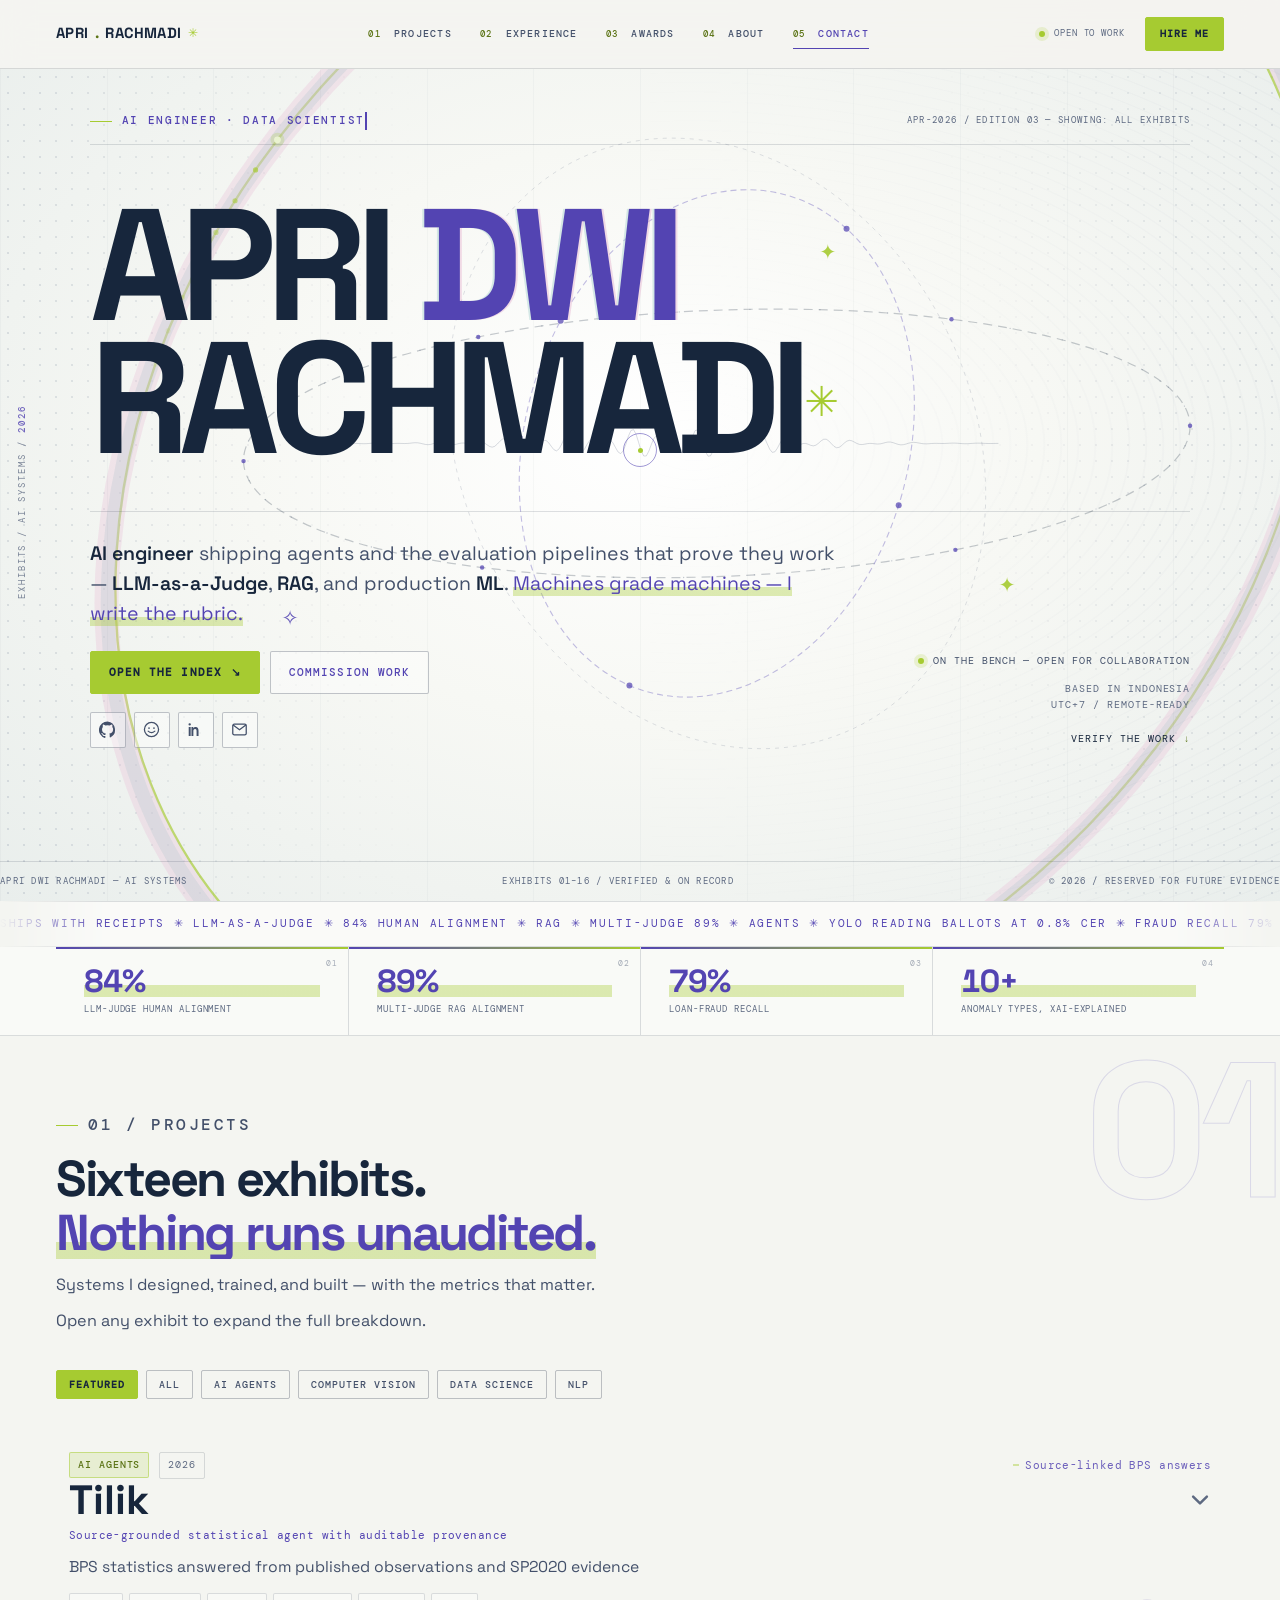
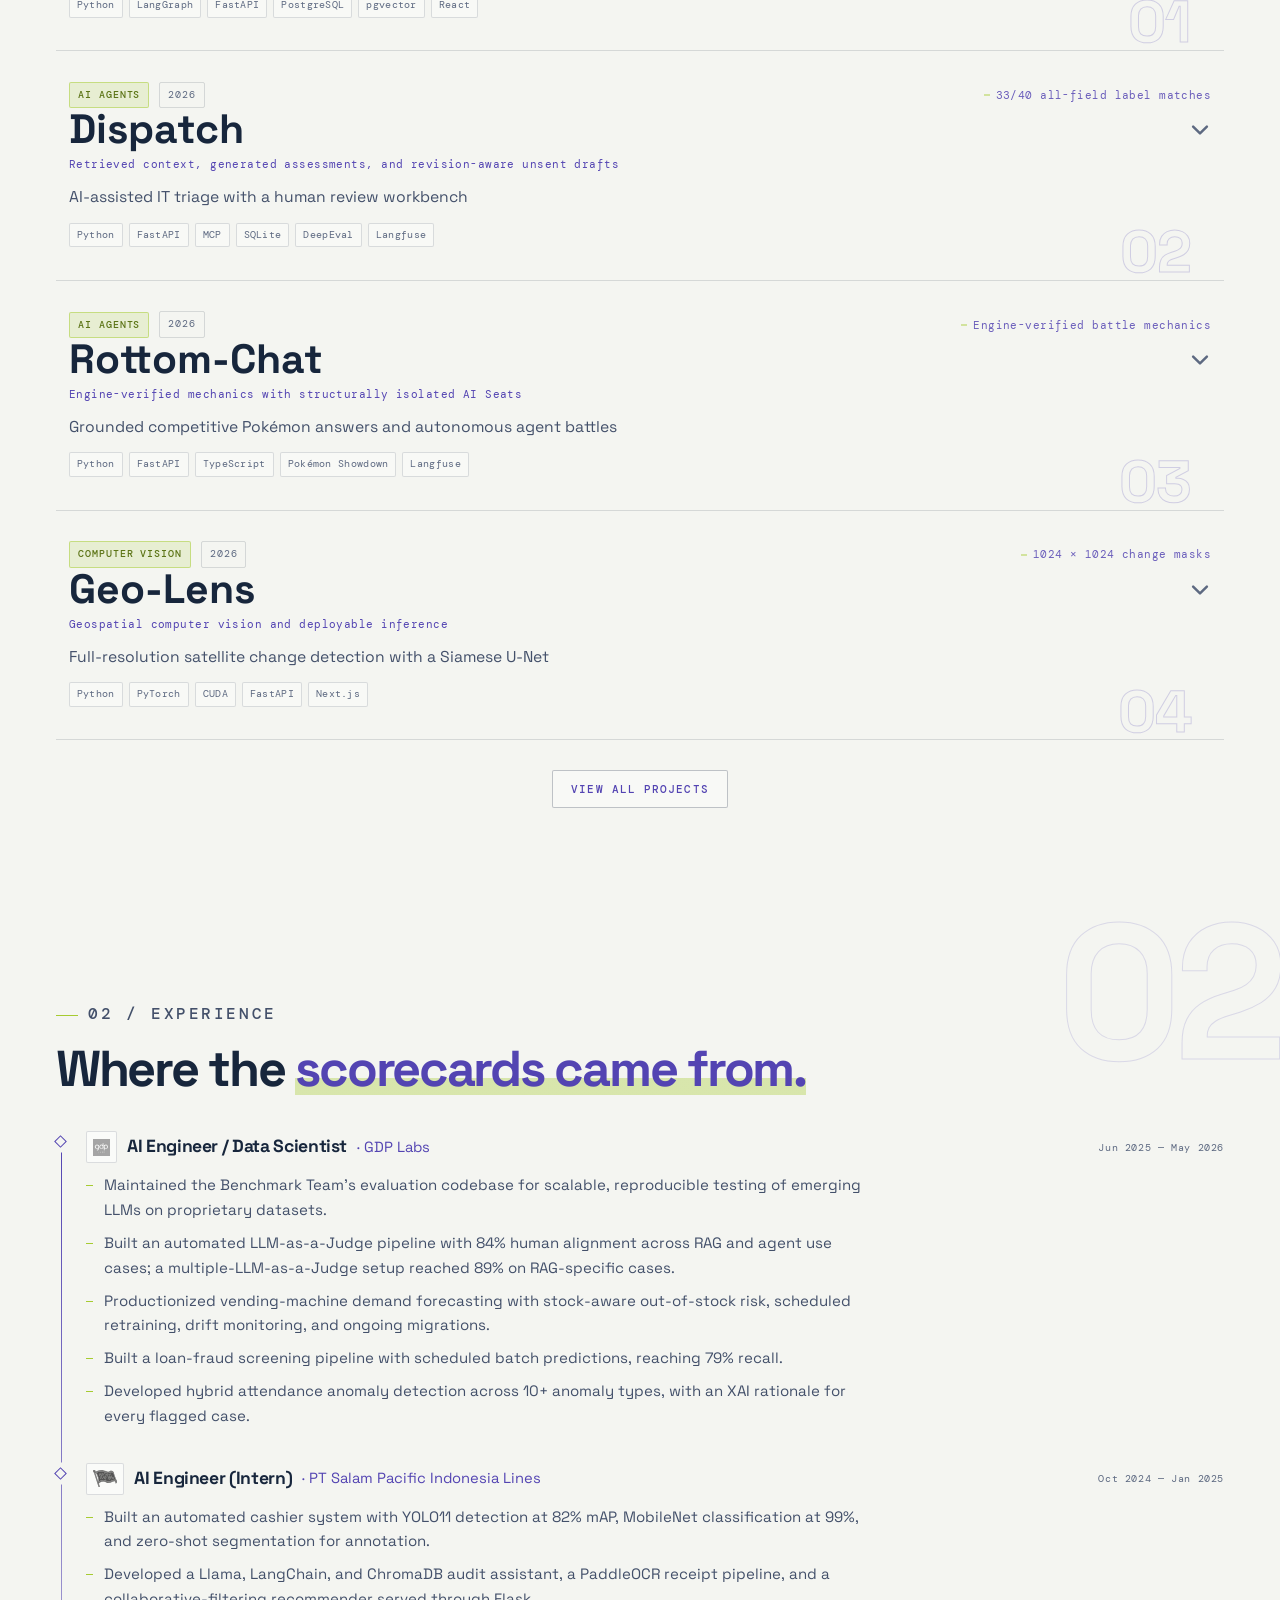
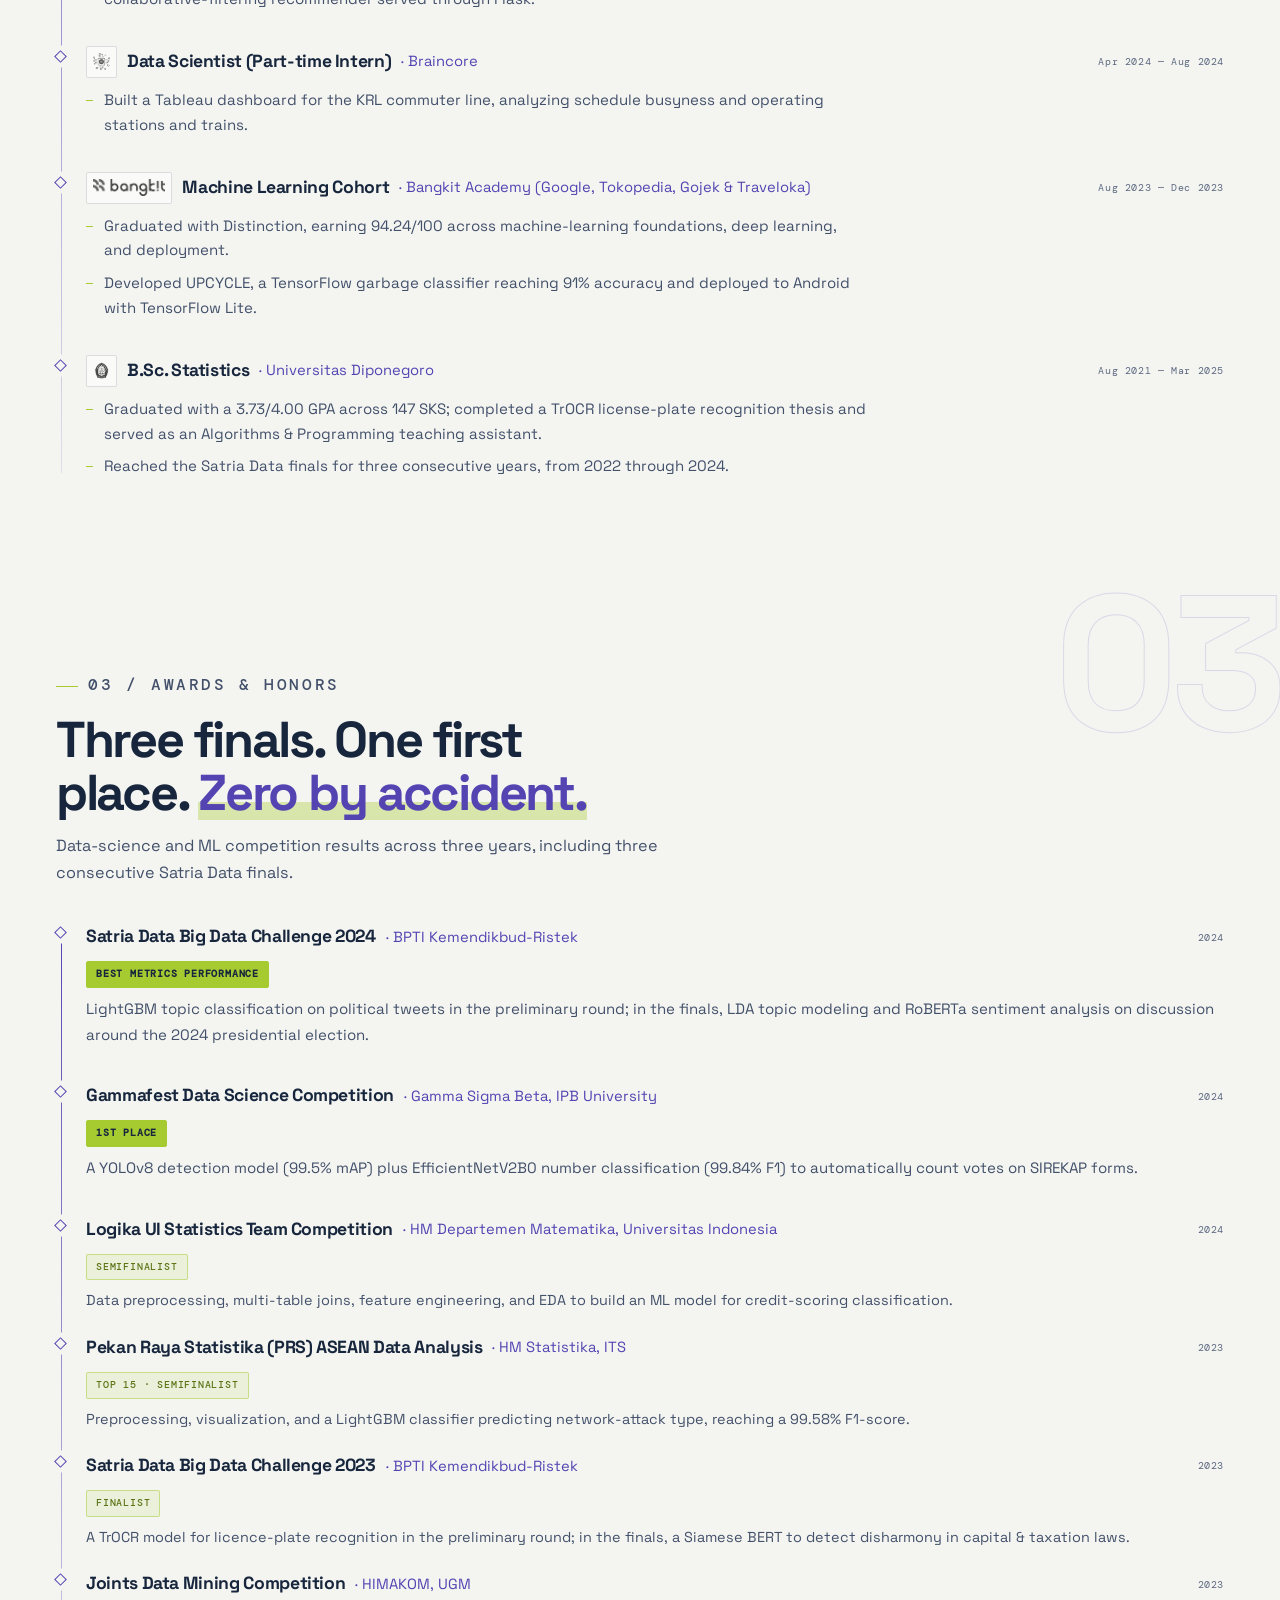
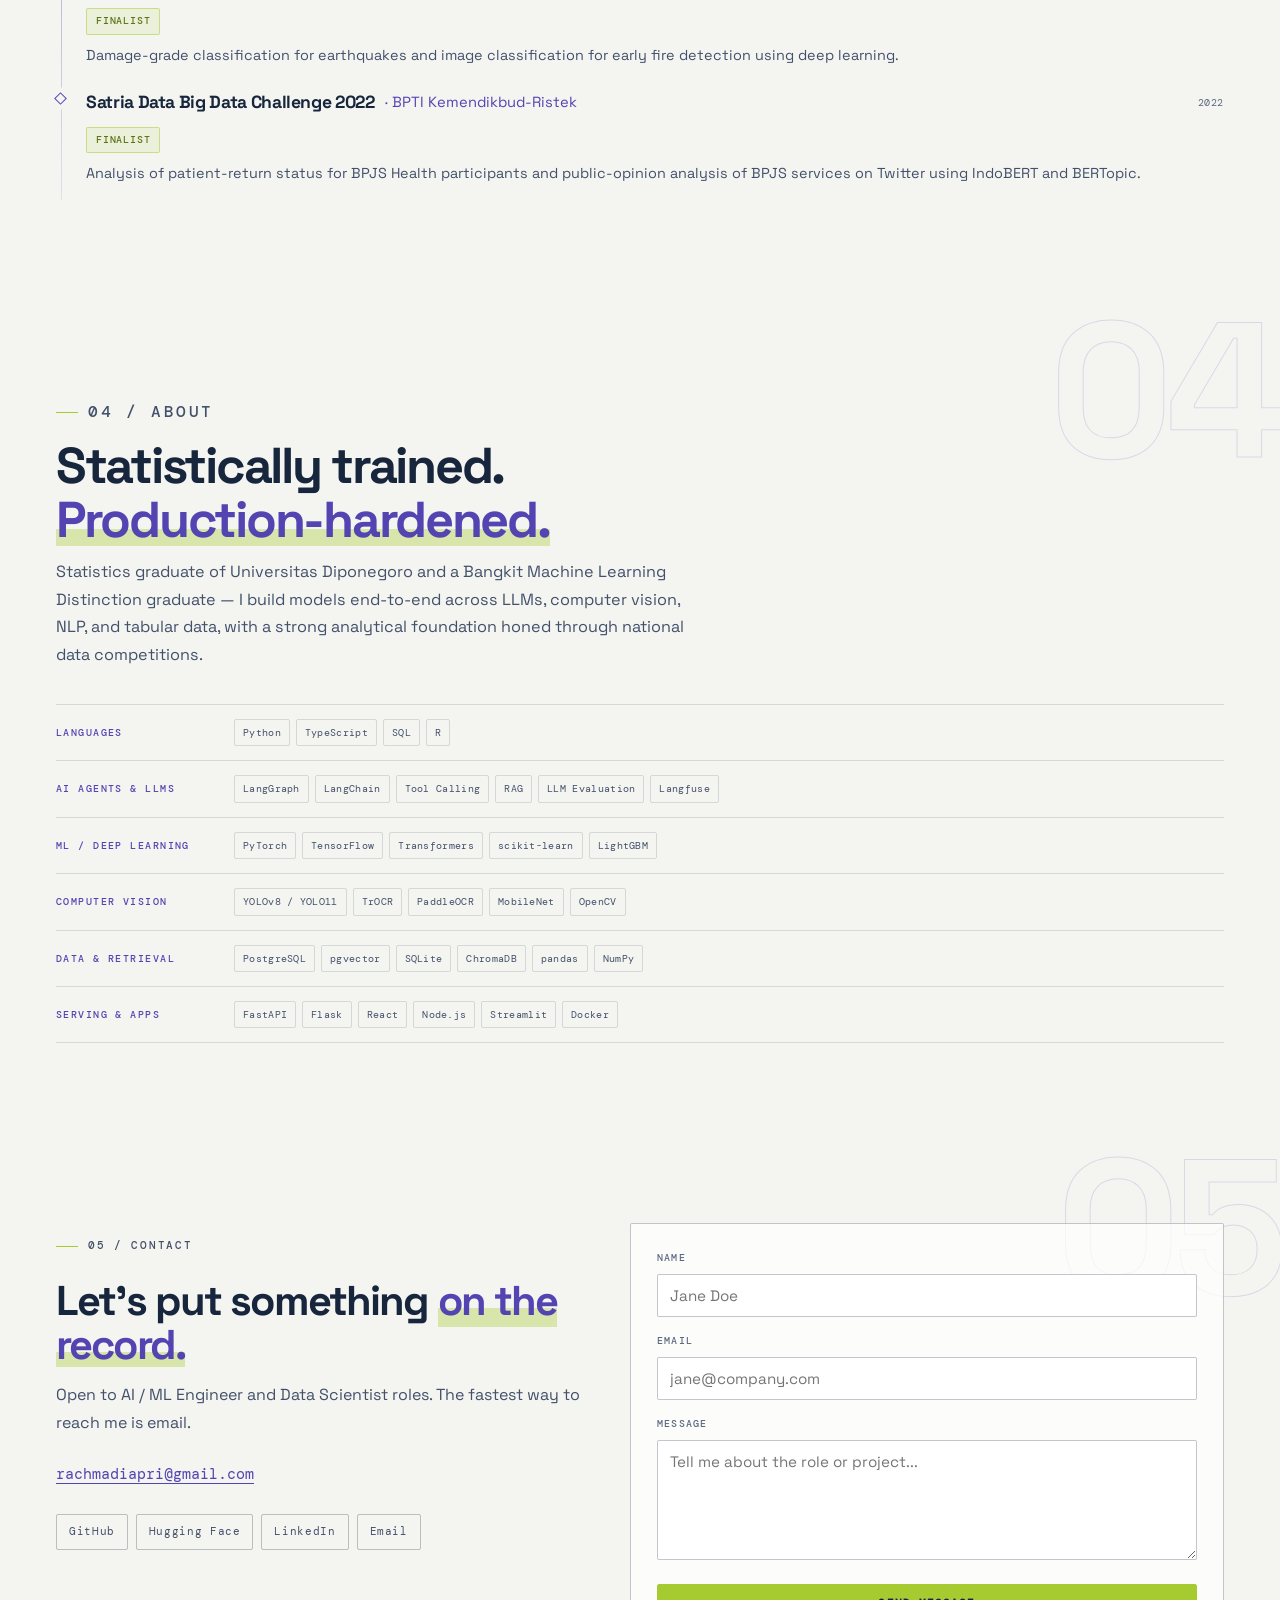
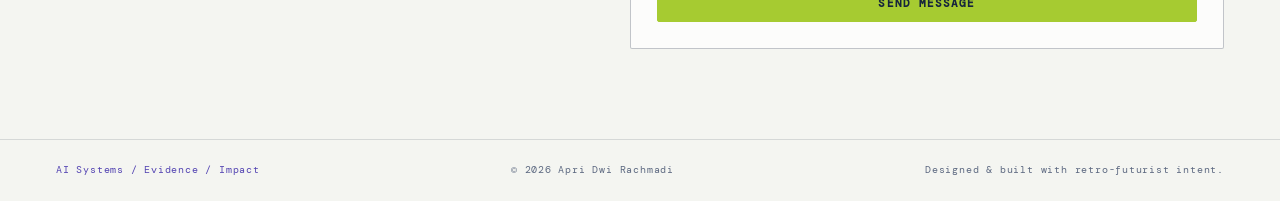
==== commit fb5771ad: "Add timeline logo stamps and rewrite headline copy Co-Authored-By: Claude Sonnet 5.5 <noreply@anthro" ====
--- a/index.html
+++ b/index.html
@@ -12,14 +12,14 @@
   <meta property="og:site_name" content="Apri Dwi Rachmadi" />
   <meta property="og:url" content="https://aprirachmadi.github.io/" />
   <meta property="og:title" content="Apri Dwi Rachmadi — AI Engineer" />
-  <meta property="og:description" content="AI engineer shipping agents and the evaluation pipelines that prove they work — LLM-as-a-Judge, RAG, and production ML." />
+          <meta property="og:description" content="AI engineer shipping agents and the evaluation pipelines that prove they work — LLM-as-a-Judge, RAG, and production ML. Machines grade machines; I write the rubric." />
   <meta property="og:image" content="https://aprirachmadi.github.io/assets/og-image.png" />
   <meta property="og:image:width" content="1200" />
   <meta property="og:image:height" content="630" />
   <meta property="og:image:alt" content="Apri Dwi Rachmadi — AI Engineer portfolio" />
   <meta name="twitter:card" content="summary_large_image" />
   <meta name="twitter:title" content="Apri Dwi Rachmadi — AI Engineer" />
-  <meta name="twitter:description" content="AI engineer shipping agents and the evaluation pipelines that prove they work — LLM-as-a-Judge, RAG, and production ML." />
+  <meta name="twitter:description" content="AI engineer shipping agents and the evaluation pipelines that prove they work — LLM-as-a-Judge, RAG, and production ML. Machines grade machines; I write the rubric." />
   <meta name="twitter:image" content="https://aprirachmadi.github.io/assets/og-image.png" />
   <link rel="icon" type="image/jpeg" href="assets/site-icon.jpg" />
   <link rel="apple-touch-icon" href="assets/site-icon.jpg" />
@@ -37,7 +37,7 @@
 <body>
   <!-- INTRO / BOOT SEQUENCE (masks load; removed by site.js, hidden for no-JS & reduced-motion) -->
   <div class="intro" id="intro" aria-hidden="true">
-    <span class="intro__head mono">Apri Dwi Rachmadi — exhibits loading</span>
+    <span class="intro__head mono">Apri Dwi Rachmadi — folio 03 / 16 exhibits</span>
     <div class="intro__inner">
       <span class="intro__count mono" id="introCount">000</span>
       <span class="intro__bar"><i id="introBar"></i></span>
@@ -96,7 +96,7 @@
               <p class="hero__tag">
                 <b>AI engineer</b> shipping agents and the evaluation pipelines
                 that prove they work — <b>LLM-as-a-Judge</b>, <b>RAG</b>, and
-                production <b>ML</b>. <span class="grad-text">Every exhibit shows its metrics.</span>
+                production <b>ML</b>. <span class="grad-text">Machines grade machines — I write the rubric.</span>
               </p>
               <div class="hero__cta">
                 <a class="btn btn--primary" href="#projects">Open the Index <span aria-hidden="true">↘</span></a>
@@ -161,7 +161,7 @@
       <div class="wrap">
         <div class="section-head reveal">
           <p class="eyebrow">01 / Projects</p>
-          <h2><span class="mask"><span class="mask__inner">Selected work, <span class="grad-text">with the receipts.</span></span></span></h2>
+          <h2><span class="mask"><span class="mask__inner">Sixteen exhibits. <span class="grad-text">Nothing runs unaudited.</span></span></span></h2>
           <p>Systems I designed, trained, and built — with the metrics that matter.</p>
           <p>Open any exhibit to expand the full breakdown.</p>
         </div>
@@ -278,12 +278,13 @@
       <div class="wrap">
         <div class="section-head reveal">
           <p class="eyebrow">02 / Experience</p>
-          <h2><span class="mask"><span class="mask__inner">Where I've <span class="grad-text">shipped.</span></span></span></h2>
+          <h2><span class="mask"><span class="mask__inner">Where the <span class="grad-text">scorecards came from.</span></span></span></h2>
         </div>
 
         <div class="timeline">
           <div class="tl-item reveal">
             <div class="tl-item__head">
+              <span class="tl-stamp" aria-hidden="true"><img class="tl-stamp__logo" src="assets/logos/gdplabs.png" alt="" width="30" height="30" loading="lazy"></span>
               <span class="tl-item__role">AI Engineer / Data Scientist</span>
               <span class="tl-item__co">· GDP Labs</span>
               <span class="tl-item__date">Jun 2025 — May 2026</span>
@@ -298,6 +299,7 @@
           </div>
           <div class="tl-item reveal">
             <div class="tl-item__head">
+              <span class="tl-stamp" aria-hidden="true"><img class="tl-stamp__logo" src="assets/logos/spil.svg" alt="" width="30" height="30" loading="lazy"></span>
               <span class="tl-item__role">AI Engineer (Intern)</span>
               <span class="tl-item__co">· PT Salam Pacific Indonesia Lines</span>
               <span class="tl-item__date">Oct 2024 — Jan 2025</span>
@@ -309,6 +311,7 @@
           </div>
           <div class="tl-item reveal">
             <div class="tl-item__head">
+              <span class="tl-stamp" aria-hidden="true"><img class="tl-stamp__logo" src="assets/logos/braincore.png" alt="" width="30" height="30" loading="lazy"></span>
               <span class="tl-item__role">Data Scientist (Part-time Intern)</span>
               <span class="tl-item__co">· Braincore</span>
               <span class="tl-item__date">Apr 2024 — Aug 2024</span>
@@ -319,6 +322,7 @@
           </div>
           <div class="tl-item reveal">
             <div class="tl-item__head">
+              <span class="tl-stamp" aria-hidden="true"><img class="tl-stamp__logo" src="assets/logos/bangkit.png" alt="" width="30" height="30" loading="lazy"></span>
               <span class="tl-item__role">Machine Learning Cohort</span>
               <span class="tl-item__co">· Bangkit Academy (Google, Tokopedia, Gojek &amp; Traveloka)</span>
               <span class="tl-item__date">Aug 2023 — Dec 2023</span>
@@ -330,6 +334,7 @@
           </div>
           <div class="tl-item reveal">
             <div class="tl-item__head">
+              <span class="tl-stamp" aria-hidden="true"><img class="tl-stamp__logo" src="assets/logos/undip.png" alt="" width="30" height="30" loading="lazy"></span>
               <span class="tl-item__role">B.Sc. Statistics</span>
               <span class="tl-item__co">· Universitas Diponegoro</span>
               <span class="tl-item__date">Aug 2021 — Mar 2025</span>
@@ -348,7 +353,7 @@
       <div class="wrap">
         <div class="section-head reveal">
           <p class="eyebrow">03 / Awards &amp; Honors</p>
-          <h2><span class="mask"><span class="mask__inner">Tested in <span class="grad-text">national competitions.</span></span></span></h2>
+          <h2><span class="mask"><span class="mask__inner">Three finals. One first place. <span class="grad-text">Zero by accident.</span></span></span></h2>
           <p>Data-science and ML competition results across three years, including three consecutive Satria Data finals.</p>
         </div>
 
@@ -425,7 +430,7 @@
       <div class="wrap">
         <div class="section-head reveal">
           <p class="eyebrow">04 / About</p>
-          <h2><span class="mask"><span class="mask__inner">I turn statistics &amp; research into <span class="grad-text">working ML systems.</span></span></span></h2>
+          <h2><span class="mask"><span class="mask__inner">Statistically trained. <span class="grad-text">Production-hardened.</span></span></span></h2>
           <p>
             Statistics graduate of Universitas Diponegoro and a Bangkit Machine
             Learning Distinction graduate — I build models end-to-end across
@@ -468,7 +473,7 @@
       <div class="wrap contact-grid">
         <div class="contact-info reveal">
           <p class="eyebrow">05 / Contact</p>
-          <h2><span class="mask"><span class="mask__inner">Let's build intelligent systems together.</span></span></h2>
+          <h2><span class="mask"><span class="mask__inner">Let's put something <span class="grad-text">on the record.</span></span></h2>
           <p>Open to AI / ML Engineer and Data Scientist roles. The fastest way to reach me is email.</p>
           <a class="mail" href="mailto:rachmadiapri@gmail.com">rachmadiapri@gmail.com</a>
           <div class="socials">
--- a/site.css
+++ b/site.css
@@ -552,7 +552,26 @@
   background: var(--acid); border-color: var(--acid-ink);
   box-shadow: 0 0 0 4px var(--bg), 0 0 0 5px rgba(166, 203, 49, 0.3);
 }
-.tl-item__head { display: flex; flex-wrap: wrap; align-items: baseline; gap: 10px; }
+.tl-item__head { display: flex; flex-wrap: wrap; align-items: center; gap: 10px; }
+
+/* Institutional stamp tiles — official marks, ink at rest, color on hover */
+.tl-stamp {
+  flex: 0 0 auto;
+  display: inline-flex; align-items: center; justify-content: center; gap: 7px;
+  height: 32px; padding: 0 6px;
+  border: 1px solid var(--border); border-radius: 2px;
+  background: rgba(255, 255, 255, 0.55);
+  transition: border-color 0.25s ease, background 0.25s ease;
+}
+.tl-stamp__logo {
+  height: 17px; width: auto; max-width: none; object-fit: contain;
+  filter: grayscale(1) contrast(1.08);
+  opacity: 0.75;
+  transition: filter 0.3s ease, opacity 0.3s ease;
+}
+.tl-item:hover .tl-stamp { border-color: var(--border-2); background: #fff; }
+.tl-item:hover .tl-stamp__logo { filter: grayscale(0) contrast(1); opacity: 1; }
+.tl-stamp__tick { display: none; }
 .tl-item__role { font-family: var(--font-display); font-weight: 700; font-size: 1.1rem; letter-spacing: -0.02em; }
 .tl-item__co { color: var(--violet); font-size: 0.92rem; }
 .tl-item__date { font-family: var(--font-mono); font-size: 0.64rem; letter-spacing: 0.06em; color: var(--faint); margin-left: auto; }
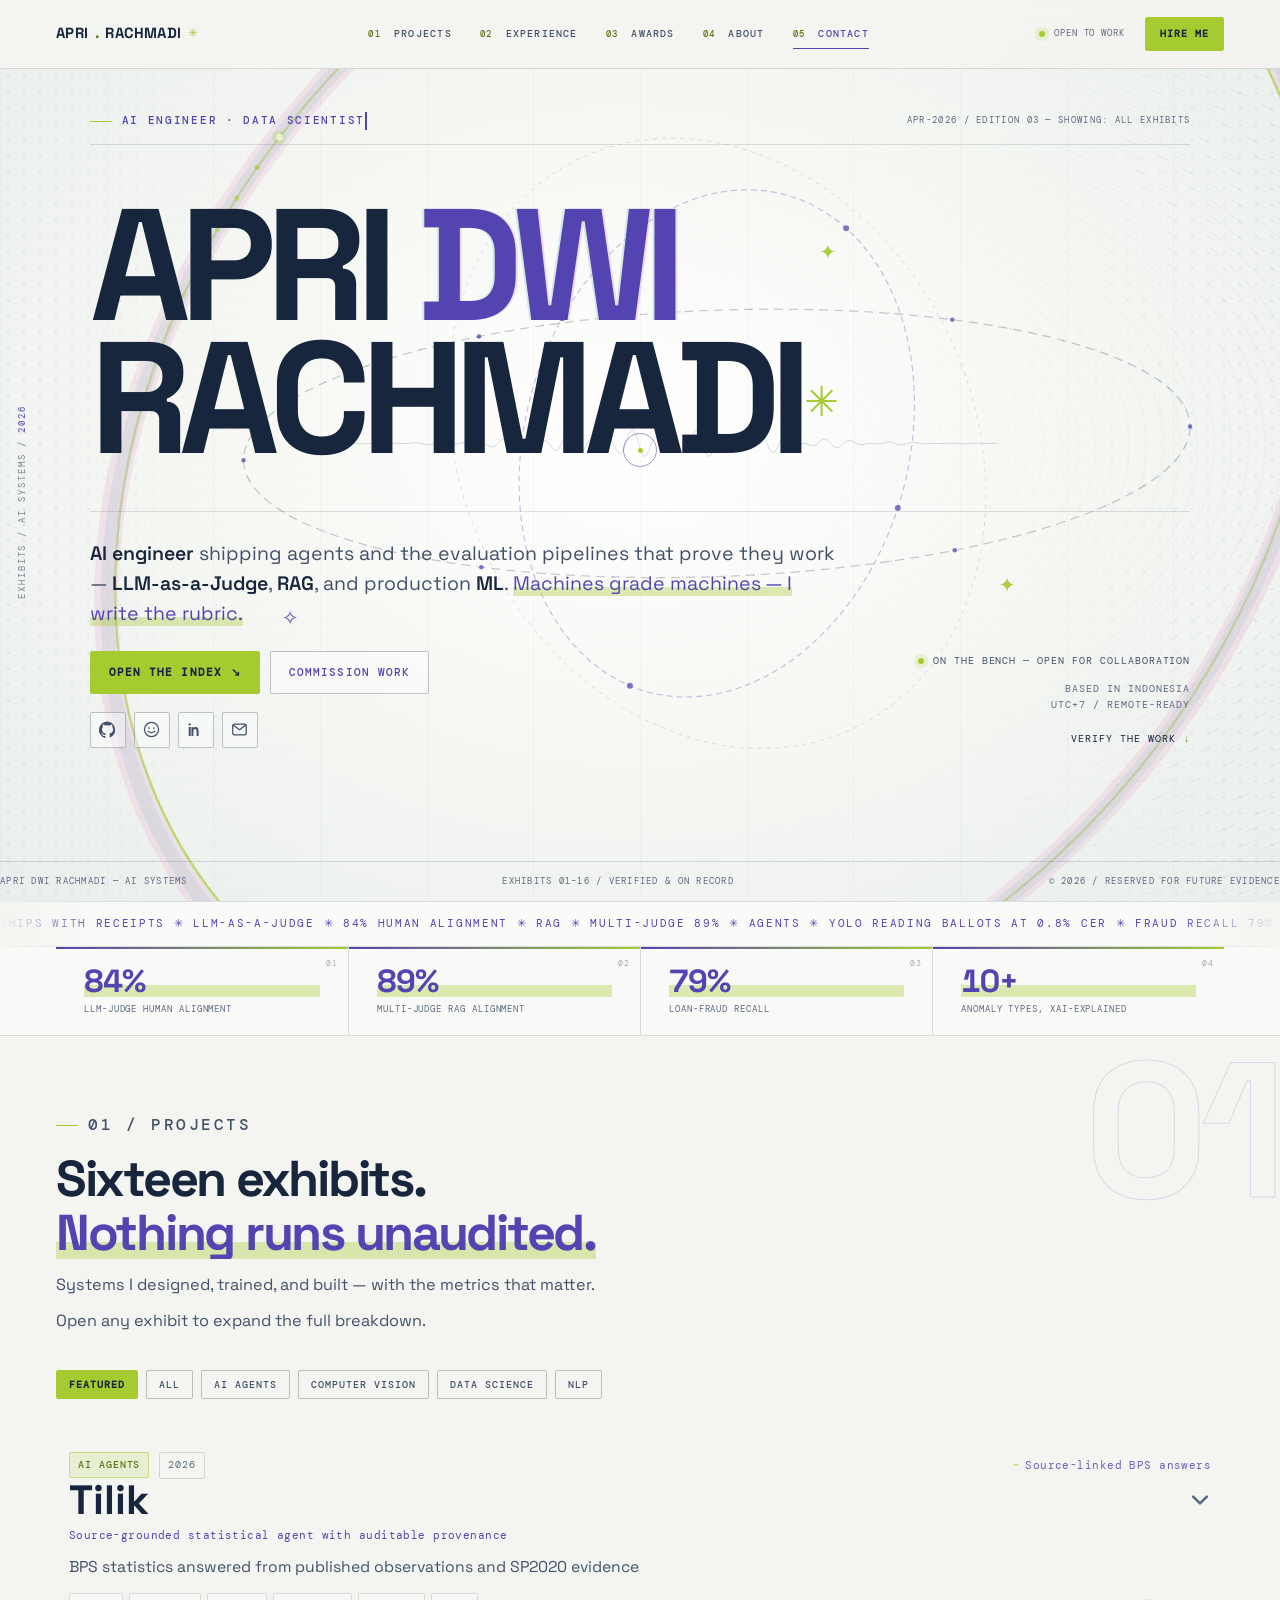
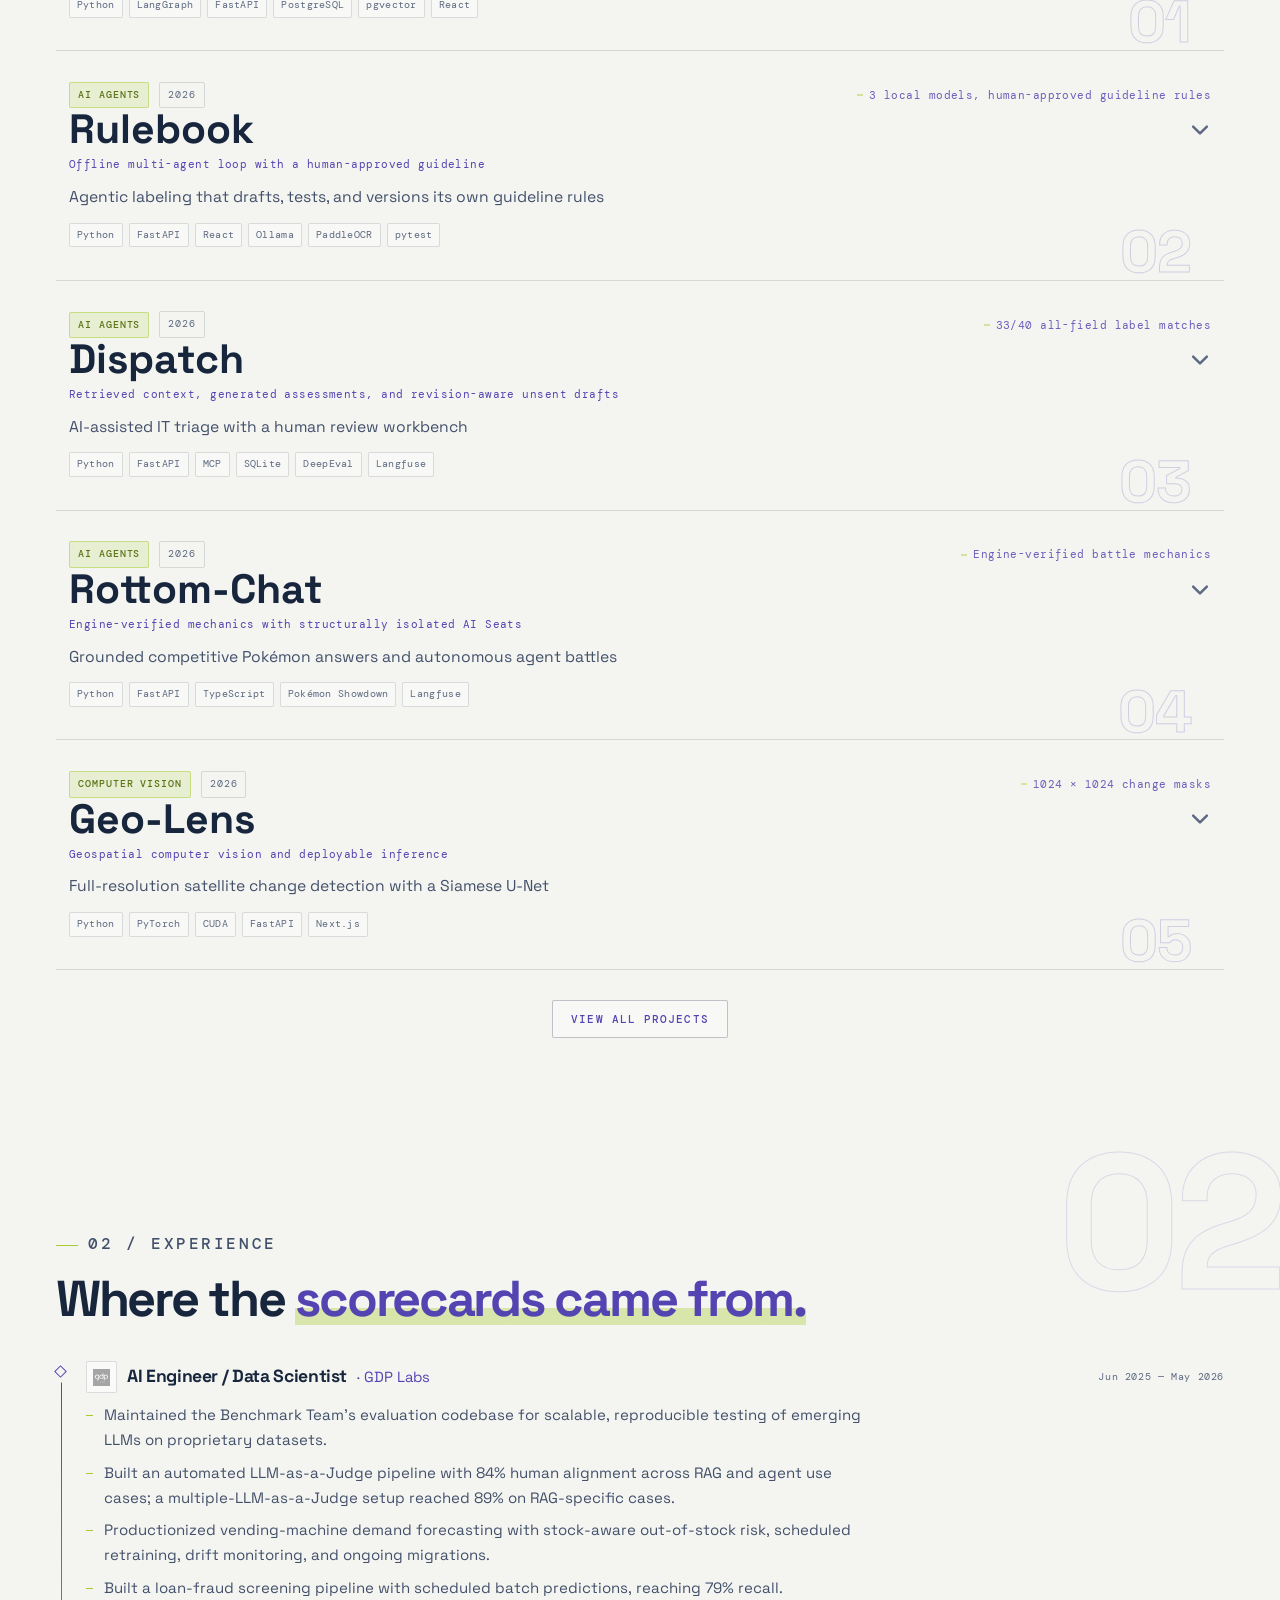
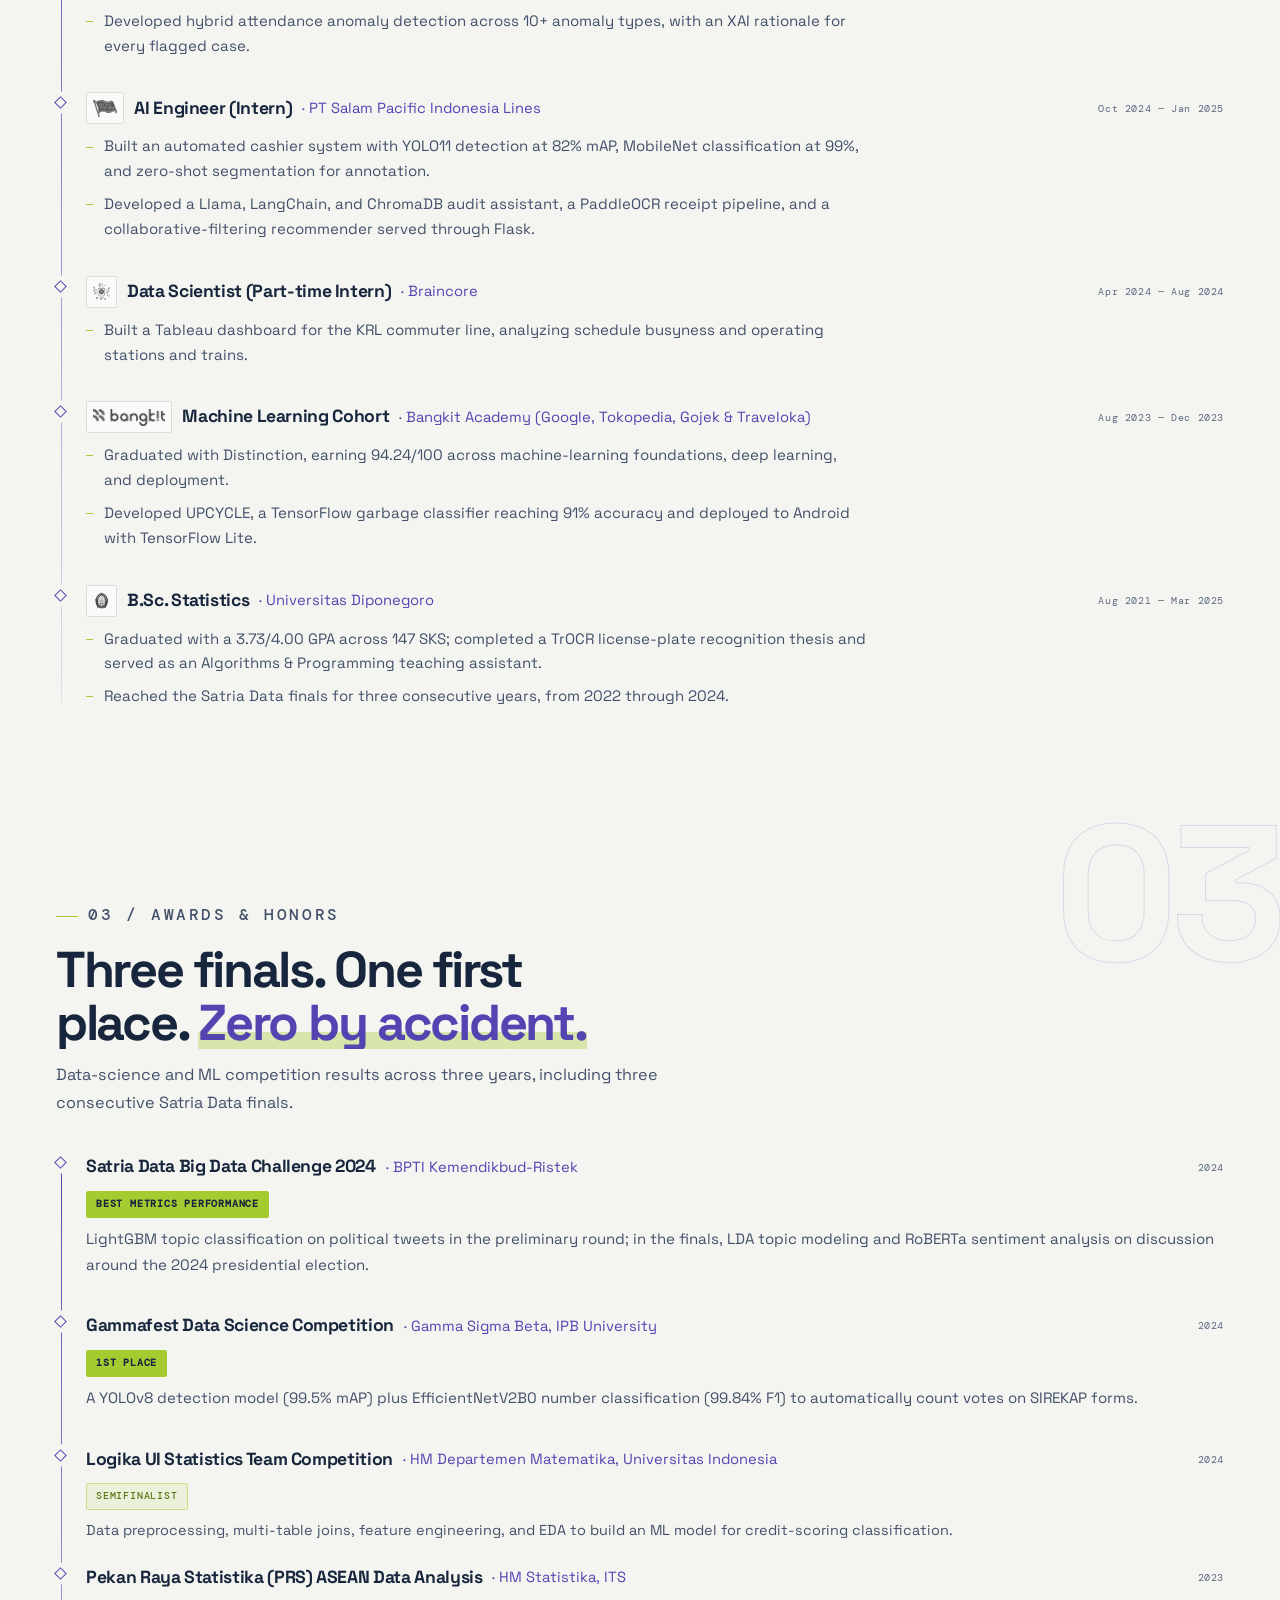
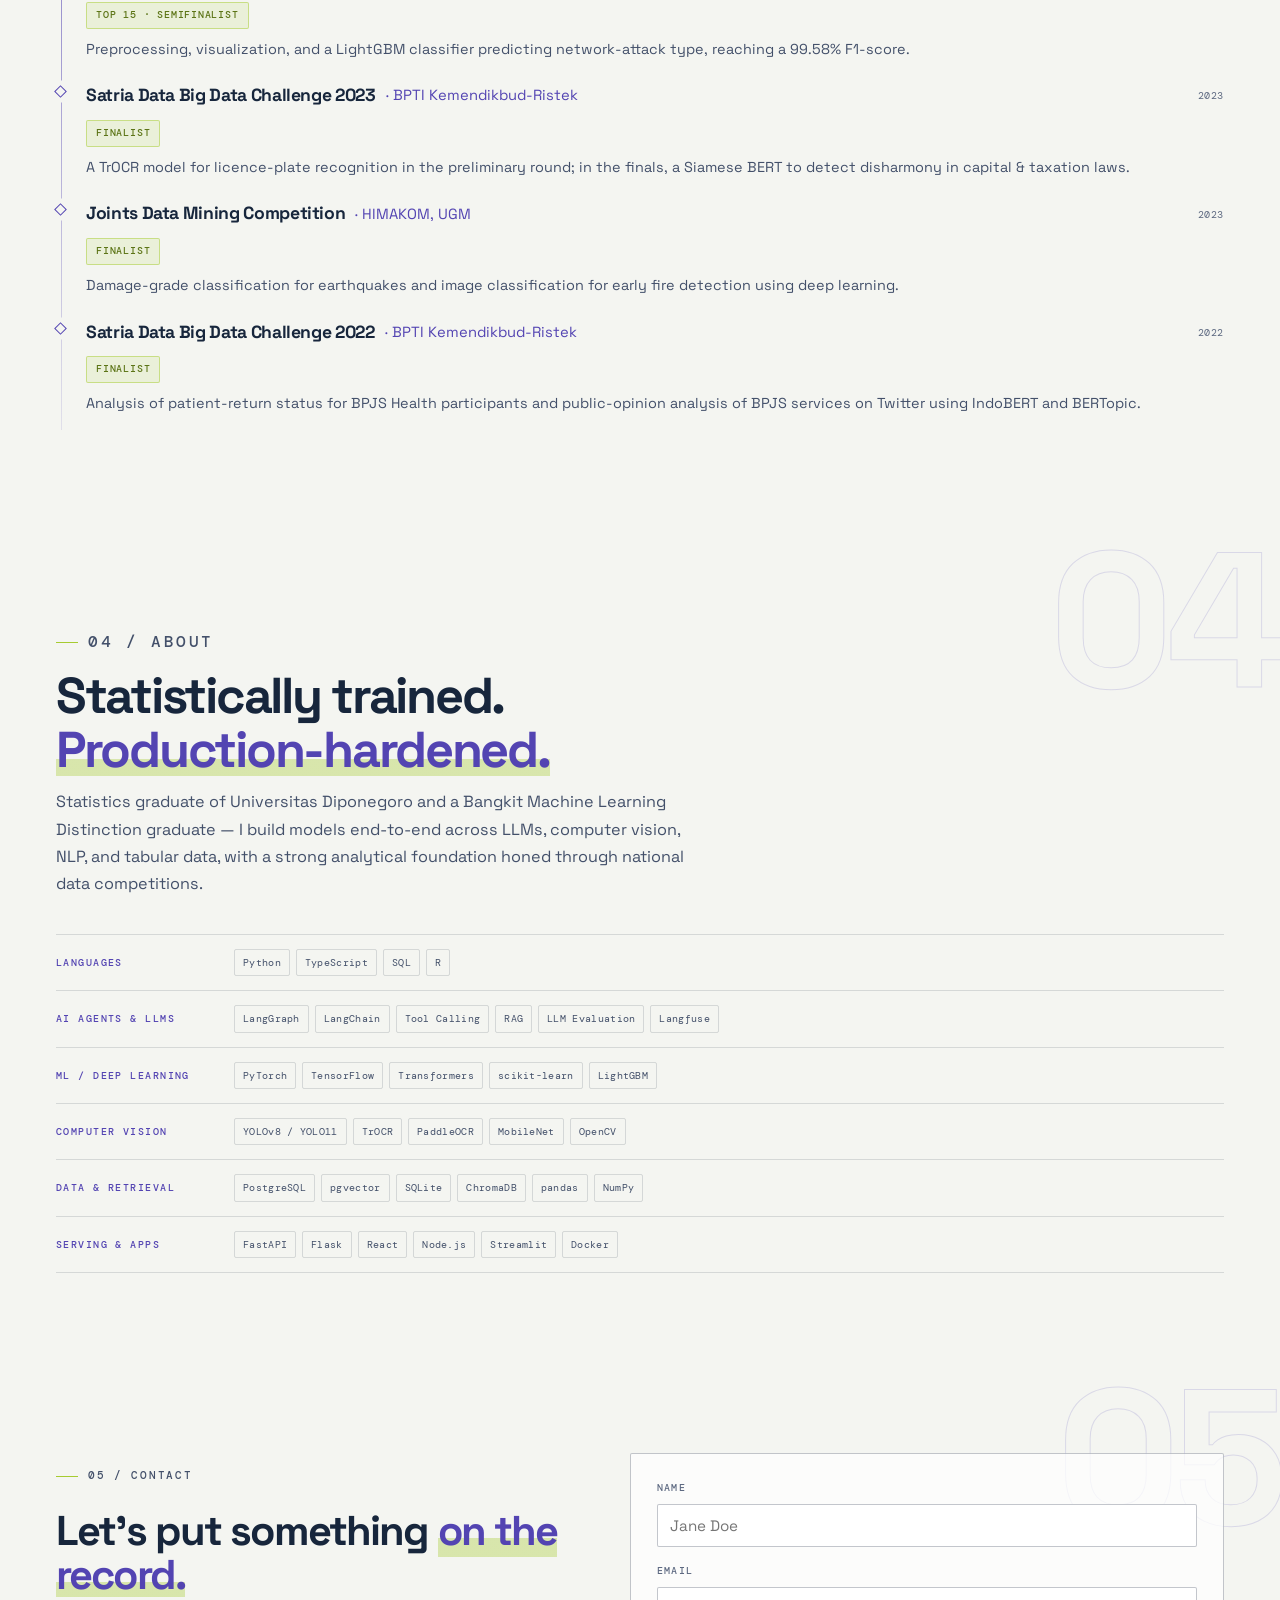
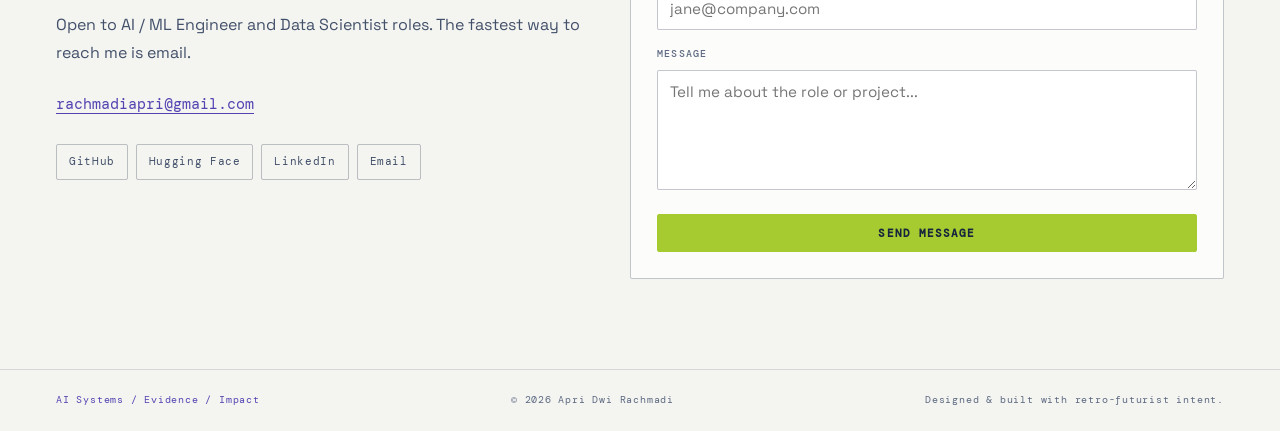
==== commit d59b3f08: "Add Rulebook below Tilik; remove AI Finance Document Reviewer Co-Authored-By: Claude Sonnet 5.5 <nor" ====
--- a/index.html
+++ b/index.html
@@ -12,7 +12,7 @@
   <meta property="og:site_name" content="Apri Dwi Rachmadi" />
   <meta property="og:url" content="https://aprirachmadi.github.io/" />
   <meta property="og:title" content="Apri Dwi Rachmadi — AI Engineer" />
-          <meta property="og:description" content="AI engineer shipping agents and the evaluation pipelines that prove they work — LLM-as-a-Judge, RAG, and production ML. Machines grade machines; I write the rubric." />
+          <meta property="og:description" content="AI engineer shipping agents and the evaluation pipelines that prove they work — LLM-as-a-Judge, RAG, and production ML. Machines grade machines; I write the rubric." />
   <meta property="og:image" content="https://aprirachmadi.github.io/assets/og-image.png" />
   <meta property="og:image:width" content="1200" />
   <meta property="og:image:height" content="630" />
@@ -177,6 +177,12 @@
             <div class="project__actions"><a class="btn" href="projects/tilik-agent/">Read case study</a><a class="btn" href="https://github.com/aprirachmadi/tilik-agent" target="_blank" rel="noopener">GitHub Repository</a><a class="btn" href="https://tilikagent.frhvn.my.id/" target="_blank" rel="noopener">Live Demo</a></div>
           </article>
           <article class="project project--static reveal">
+            <div class="project__top"><span class="project__tag">AI Agents</span><span class="project__year">2026</span><span class="project__metric">3 local models, human-approved guideline rules</span></div>
+            <h3 class="project__title">Rulebook</h3>
+            <p class="project__desc">Agentic labeling that drafts, tests, and versions its own guideline rules</p>
+            <div class="project__actions"><a class="btn" href="https://github.com/aprirachmadi/rulebook" target="_blank" rel="noopener">GitHub Repository</a></div>
+          </article>
+          <article class="project project--static reveal">
             <div class="project__top"><span class="project__tag">AI Agents</span><span class="project__year">2026</span><span class="project__metric">33/40 all-field label matches</span></div>
             <h3 class="project__title">Dispatch</h3>
             <p class="project__desc">AI-assisted IT triage with a human review workbench</p>
@@ -199,12 +205,6 @@
             <h3 class="project__title">Ingfo-Loker</h3>
             <p class="project__desc">AI job discovery, ranking, and proposal drafting on autopilot</p>
             <div class="project__actions"><a class="btn" href="https://github.com/aprirachmadi/ingfo-loker" target="_blank" rel="noopener">GitHub Repository</a></div>
-          </article>
-          <article class="project project--static reveal">
-            <div class="project__top"><span class="project__tag">Data Science</span><span class="project__year">2026</span><span class="project__metric">13 deterministic validation rules</span></div>
-            <h3 class="project__title">AI Finance Document Reviewer</h3>
-            <p class="project__desc">Evidence-first review recommendations for finance documents</p>
-            <div class="project__actions"><a class="btn" href="https://github.com/aprirachmadi/ai-finance-document-reviewer" target="_blank" rel="noopener">GitHub Repository</a></div>
           </article>
           <article class="project project--static reveal">
             <div class="project__top"><span class="project__tag">NLP</span><span class="project__year">2026</span><span class="project__metric">6 swappable STT providers</span></div>
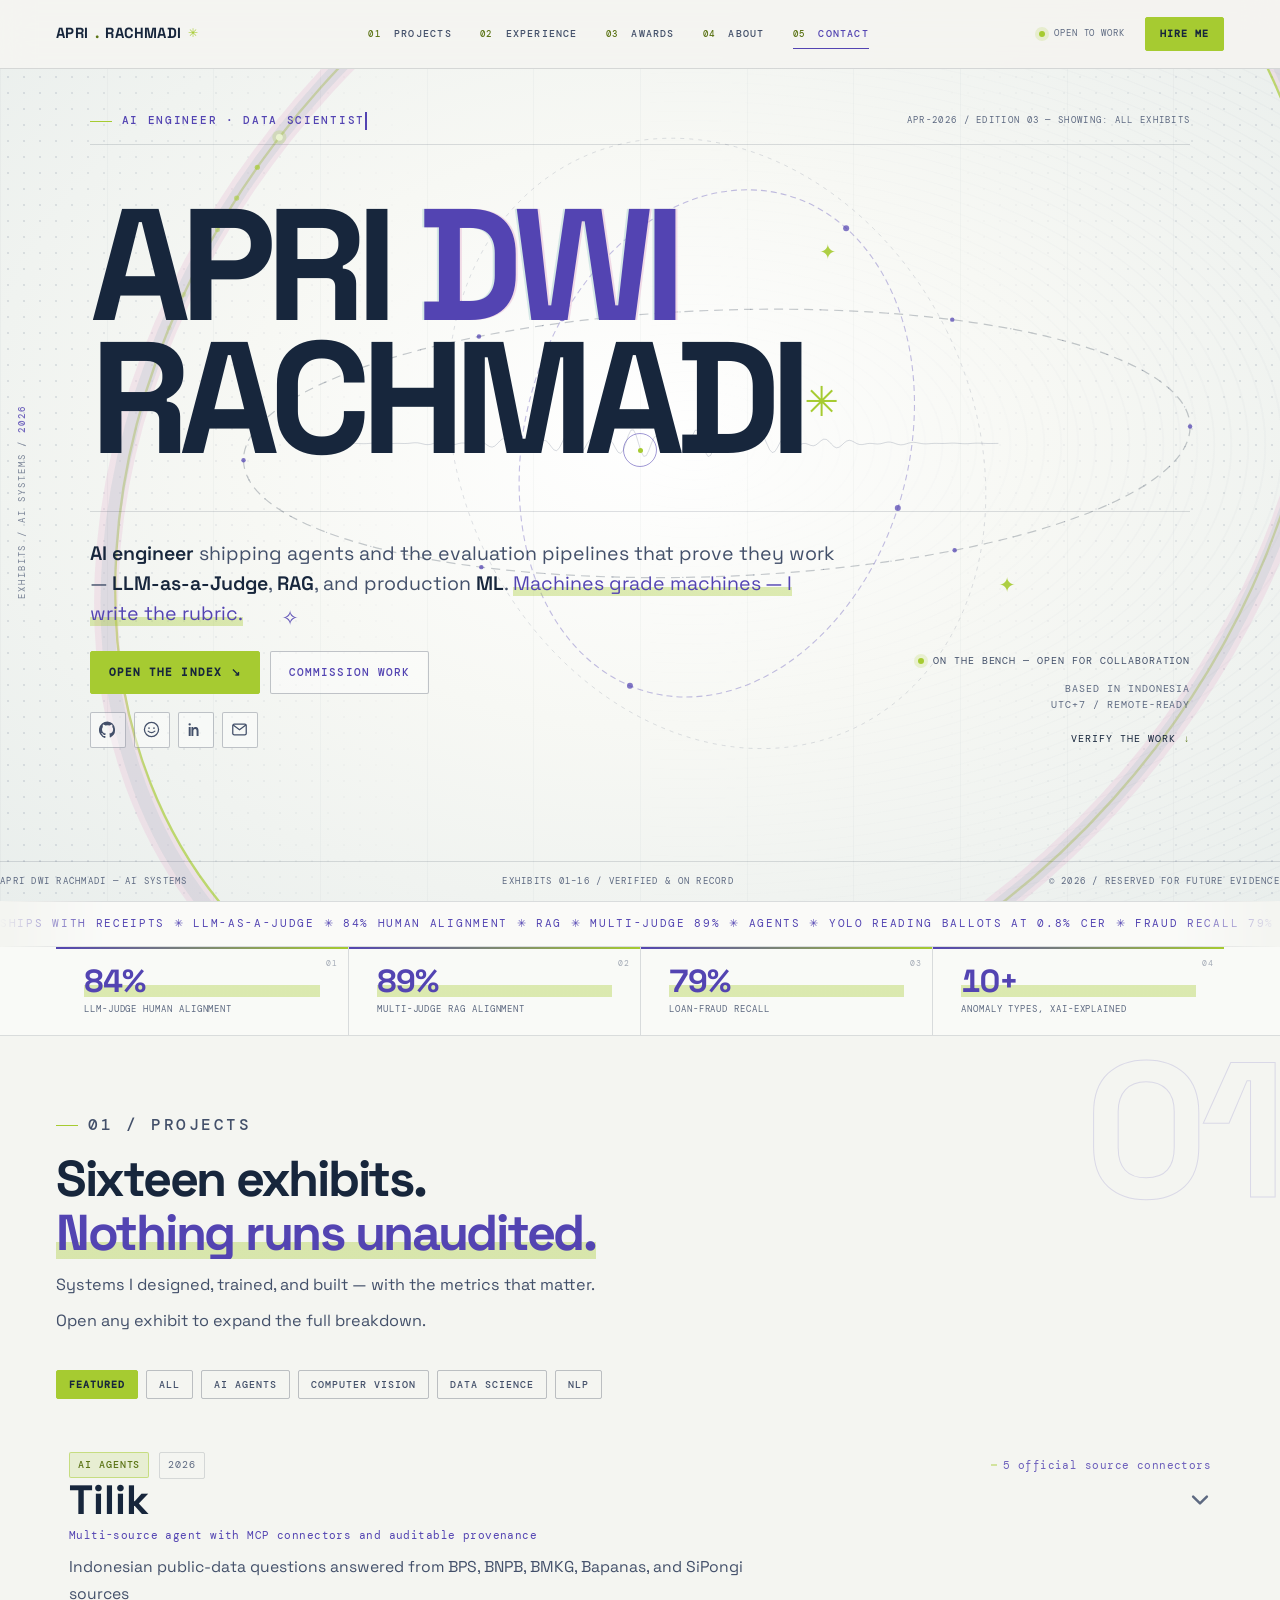
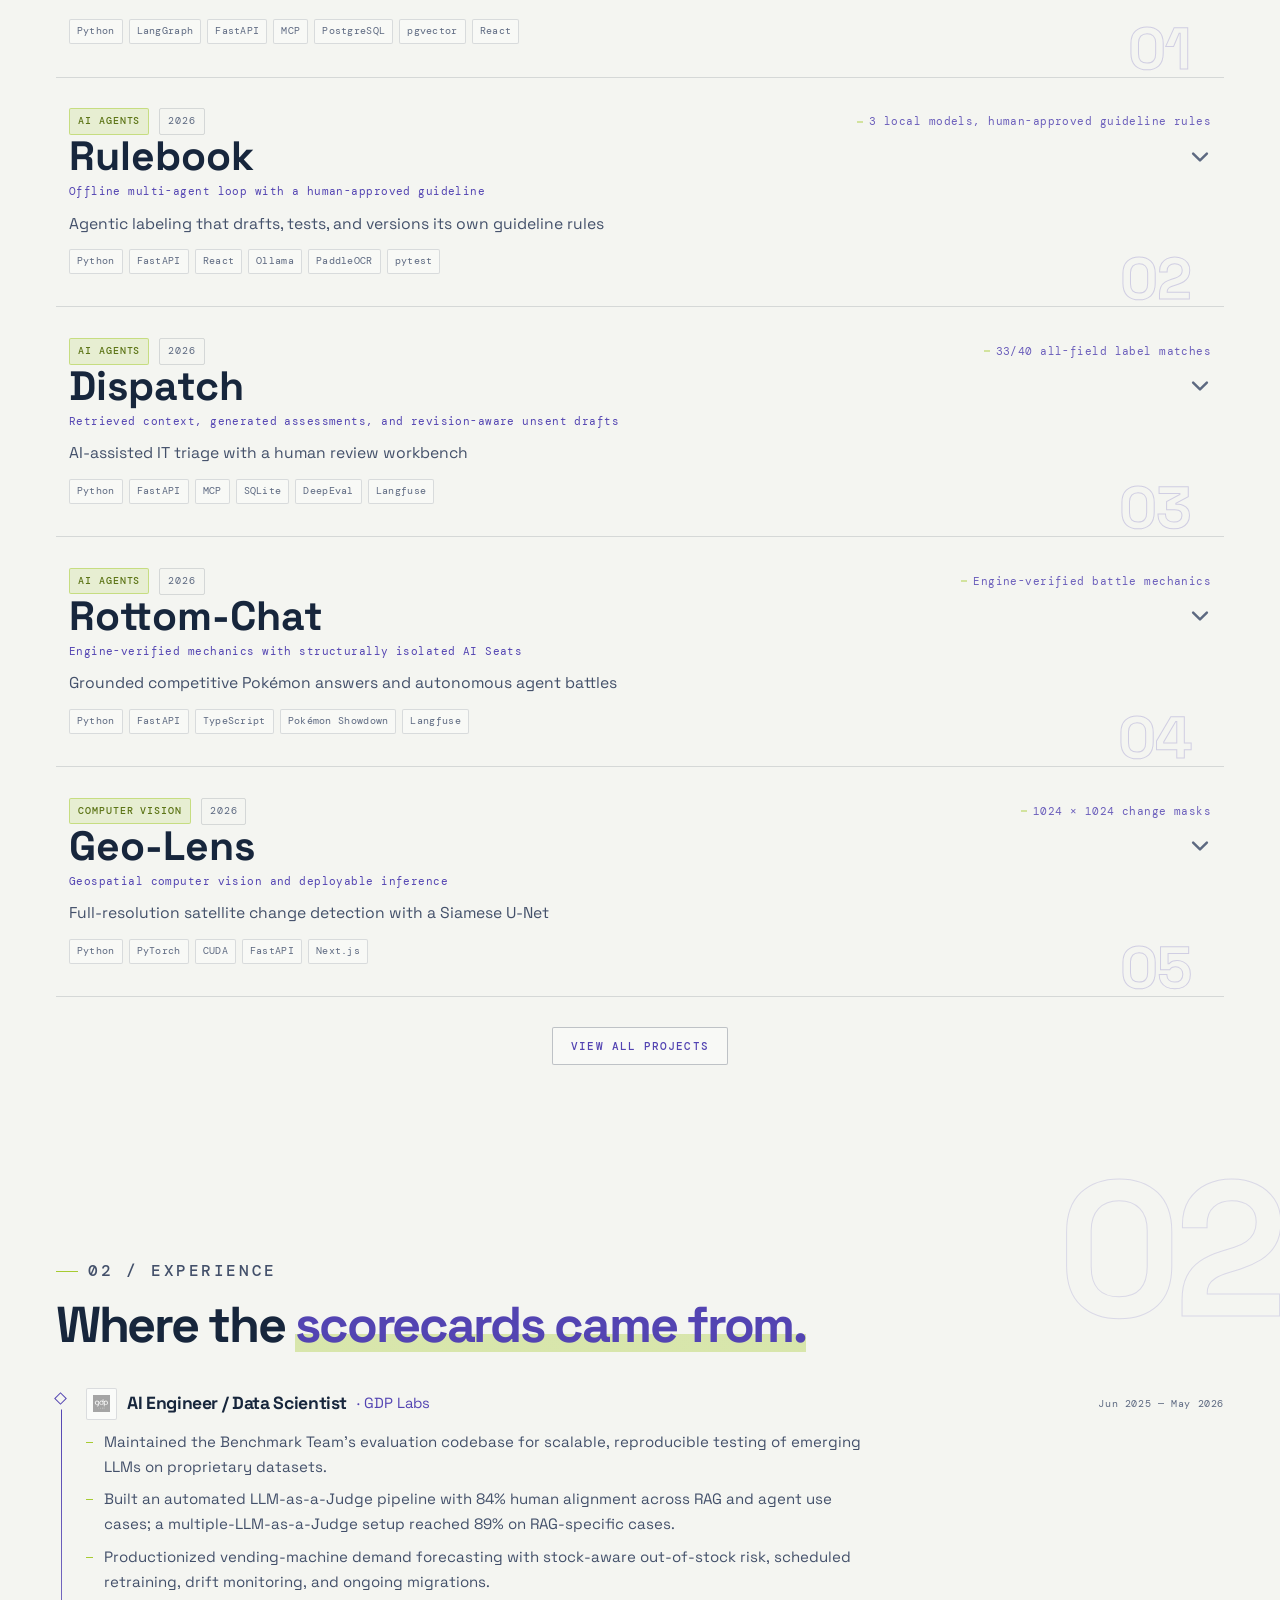
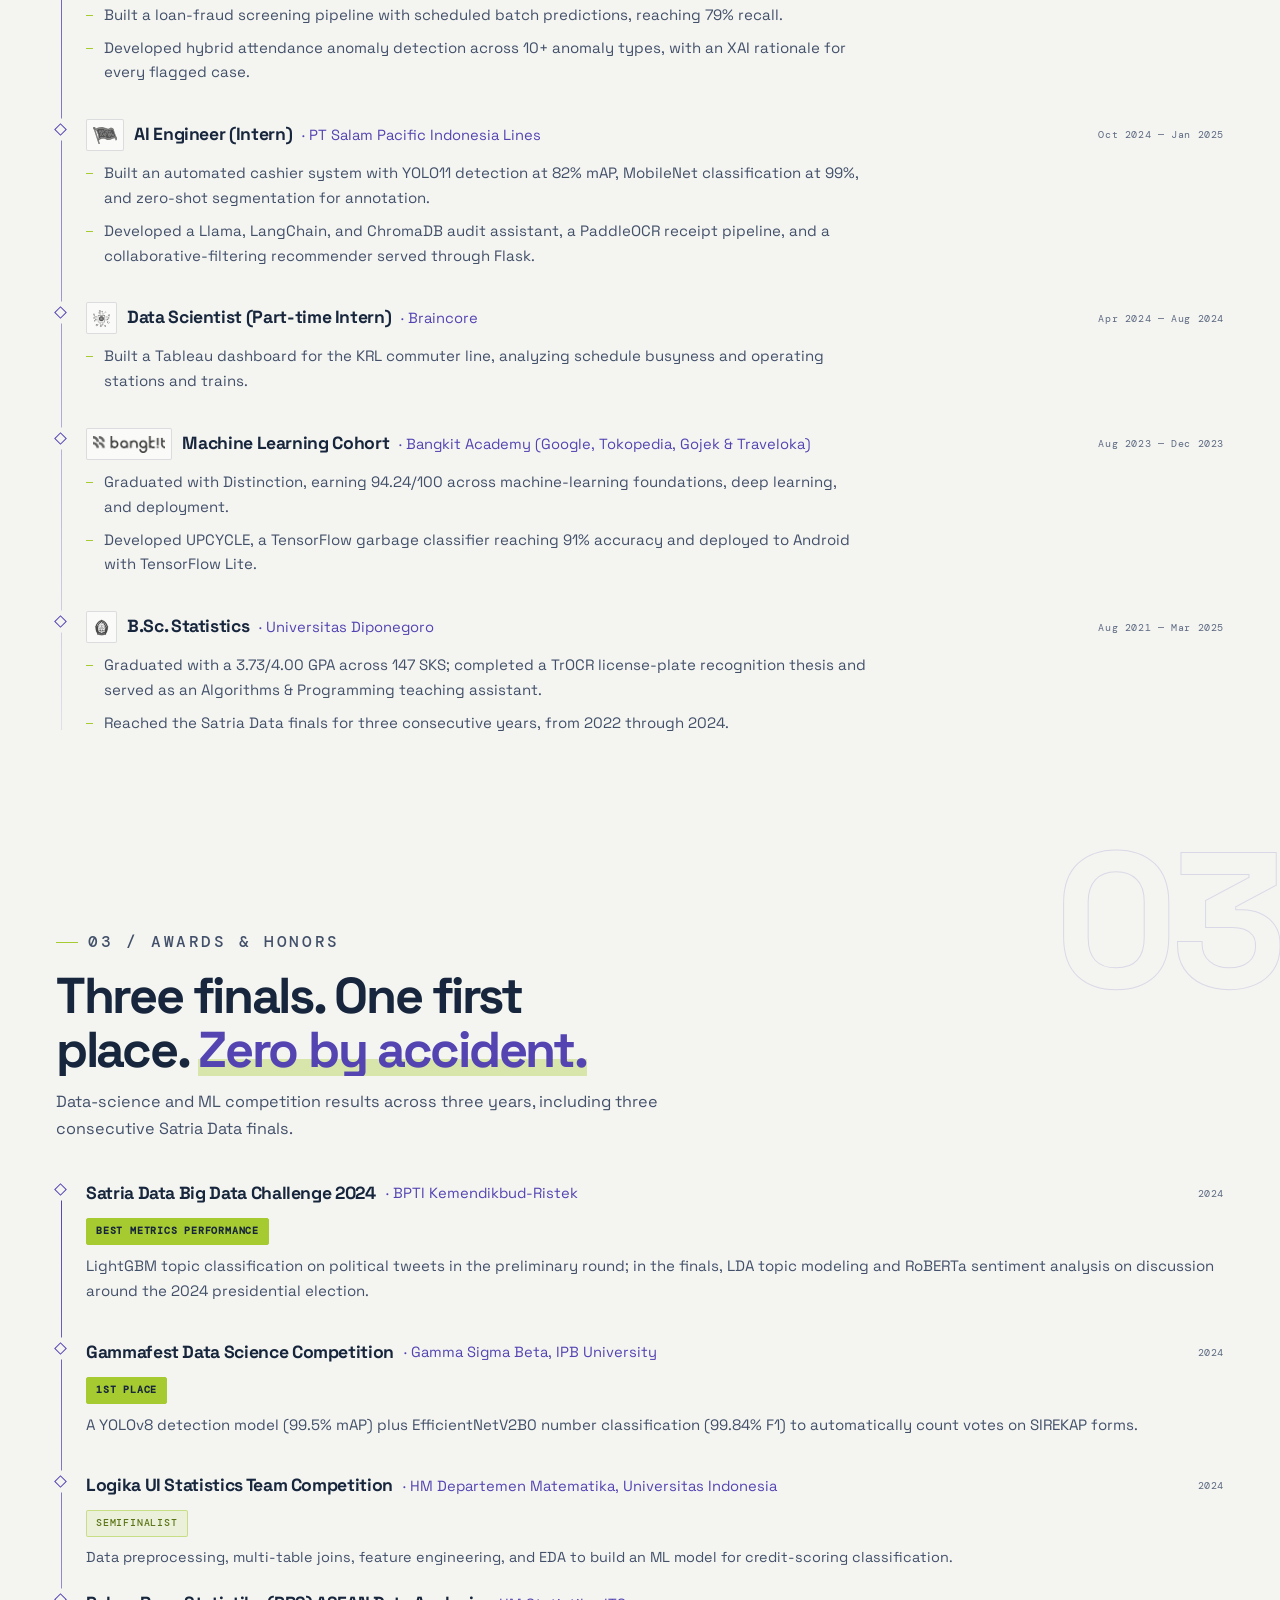
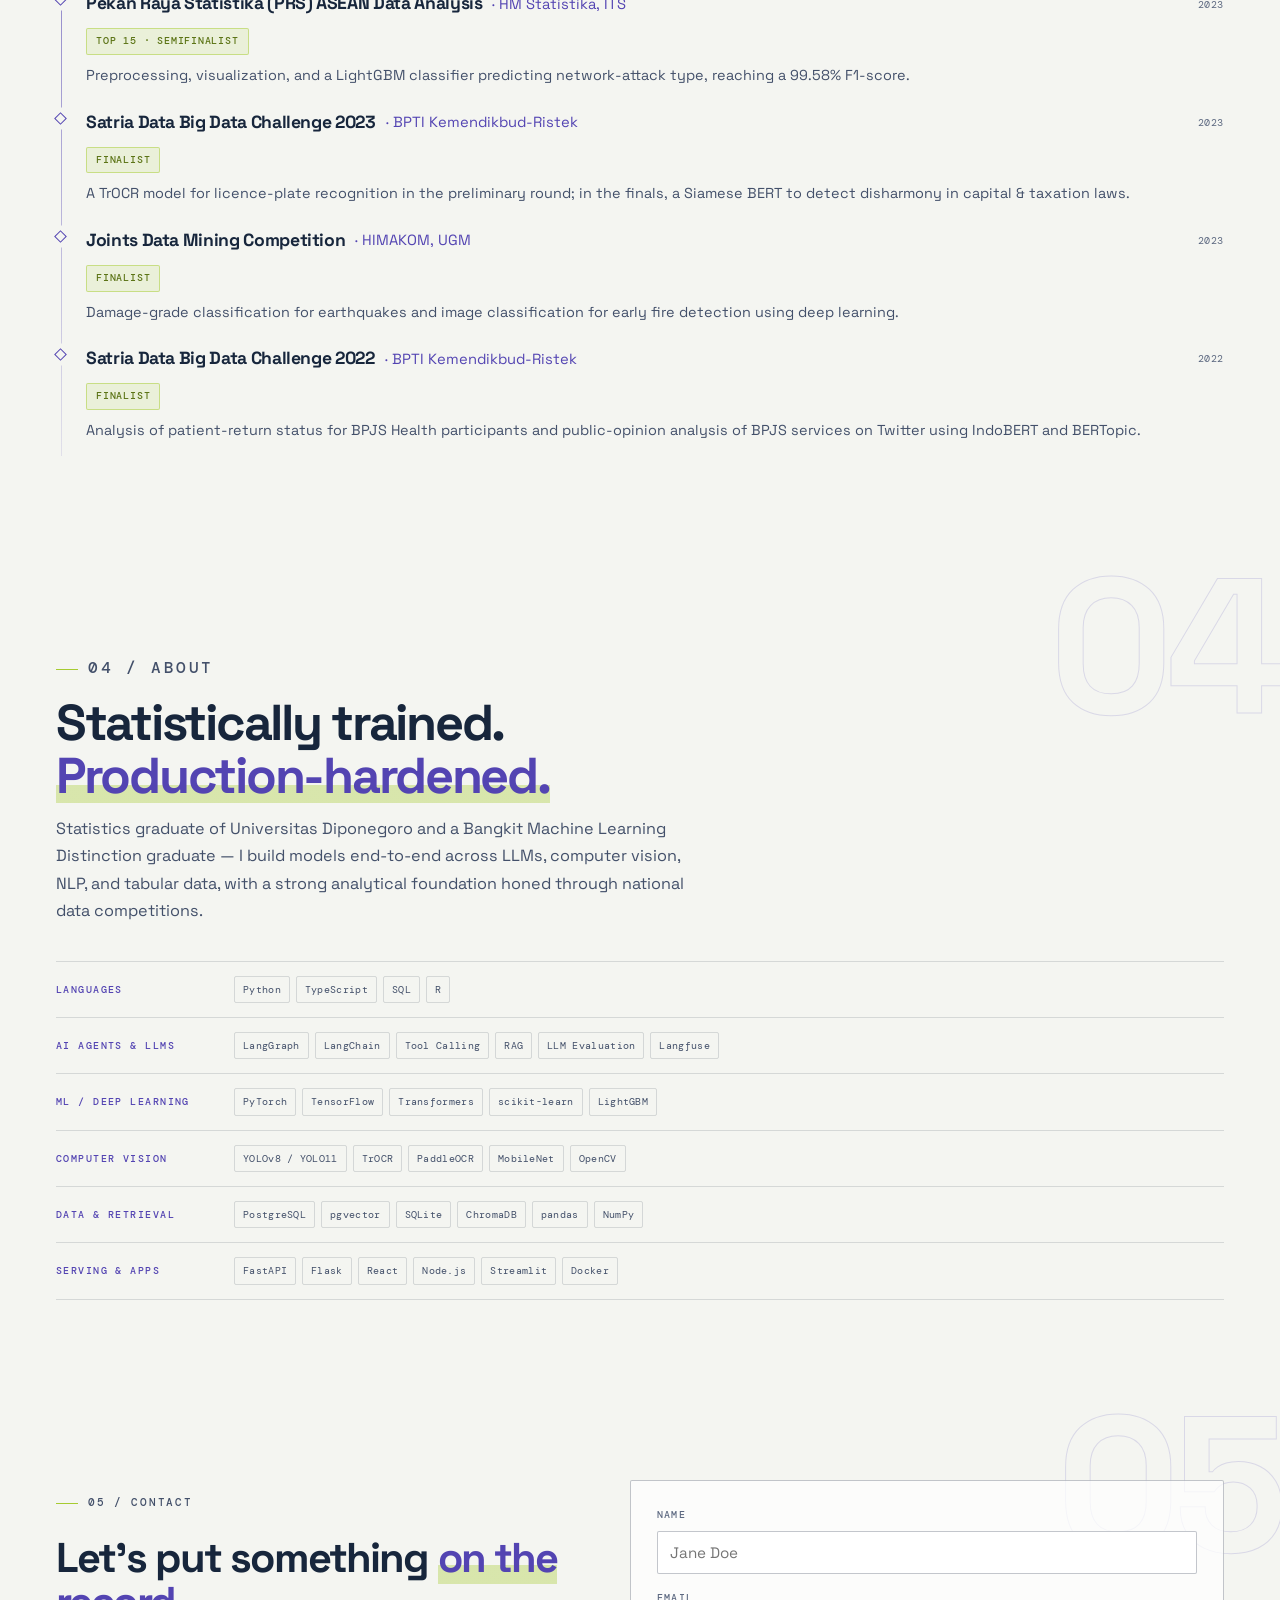
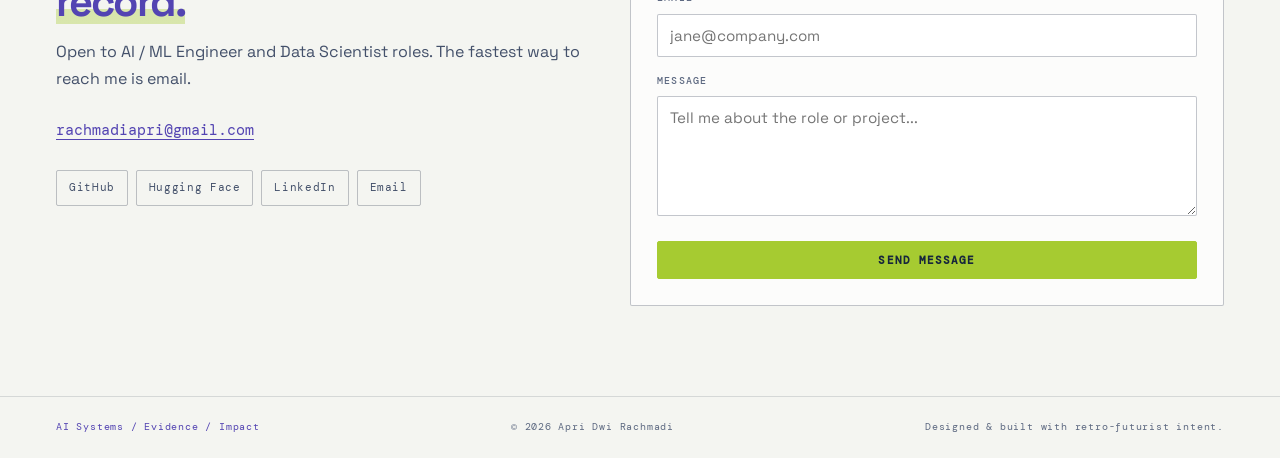
==== commit d0d1f3db: "Update Tilik card: multi-source description and new screenshot Co-Authored-By: Claude Sonnet 5.5 <no" ====
--- a/index.html
+++ b/index.html
@@ -171,9 +171,9 @@
           <!-- Static copy of PROJECTS in site.js for crawlers and no-JS readers; site.js replaces it.
                Keep in sync: node tests/static-projects-sync.cjs -->
           <article class="project project--static reveal">
-            <div class="project__top"><span class="project__tag">AI Agents</span><span class="project__year">2026</span><span class="project__metric">Source-linked BPS answers</span></div>
+            <div class="project__top"><span class="project__tag">AI Agents</span><span class="project__year">2026</span><span class="project__metric">5 official source connectors</span></div>
             <h3 class="project__title">Tilik</h3>
-            <p class="project__desc">BPS statistics answered from published observations and SP2020 evidence</p>
+            <p class="project__desc">Indonesian public-data questions answered from BPS, BNPB, BMKG, Bapanas, and SiPongi sources</p>
             <div class="project__actions"><a class="btn" href="projects/tilik-agent/">Read case study</a><a class="btn" href="https://github.com/aprirachmadi/tilik-agent" target="_blank" rel="noopener">GitHub Repository</a><a class="btn" href="https://tilikagent.frhvn.my.id/" target="_blank" rel="noopener">Live Demo</a></div>
           </article>
           <article class="project project--static reveal">
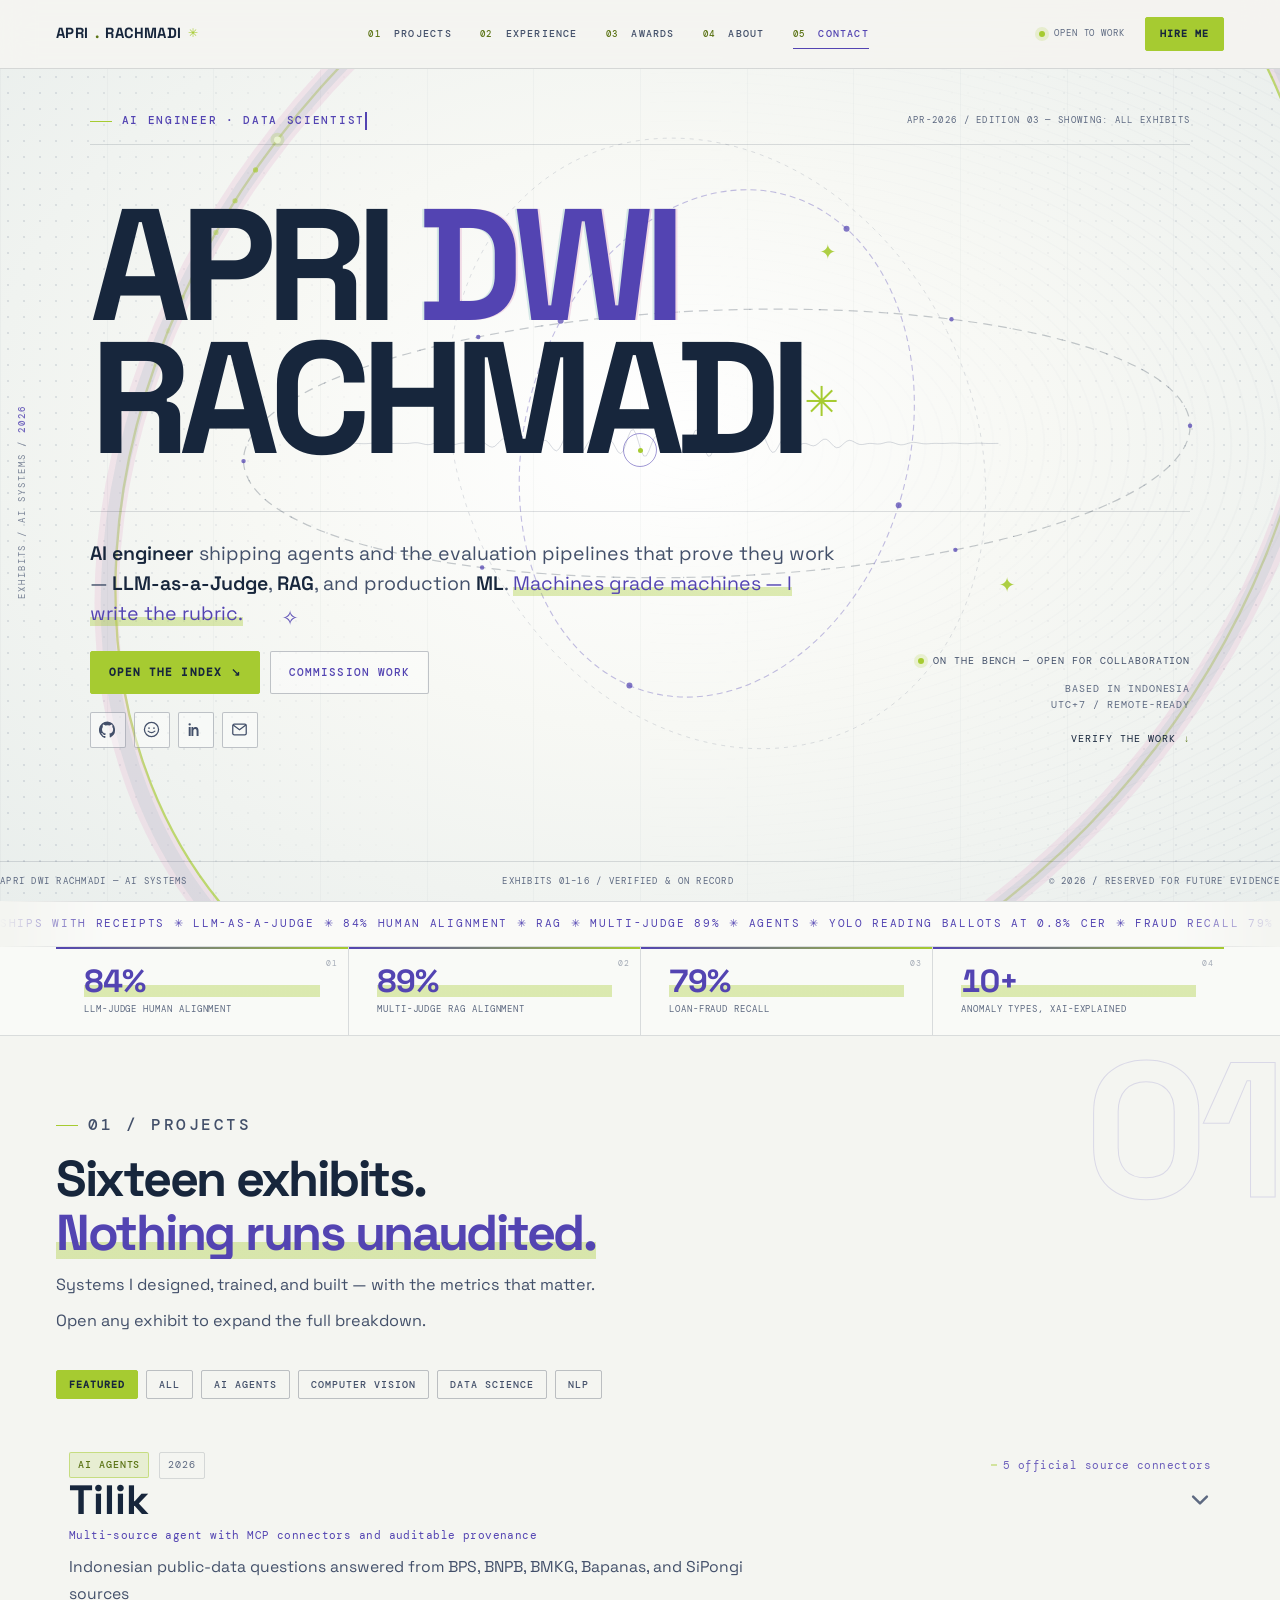
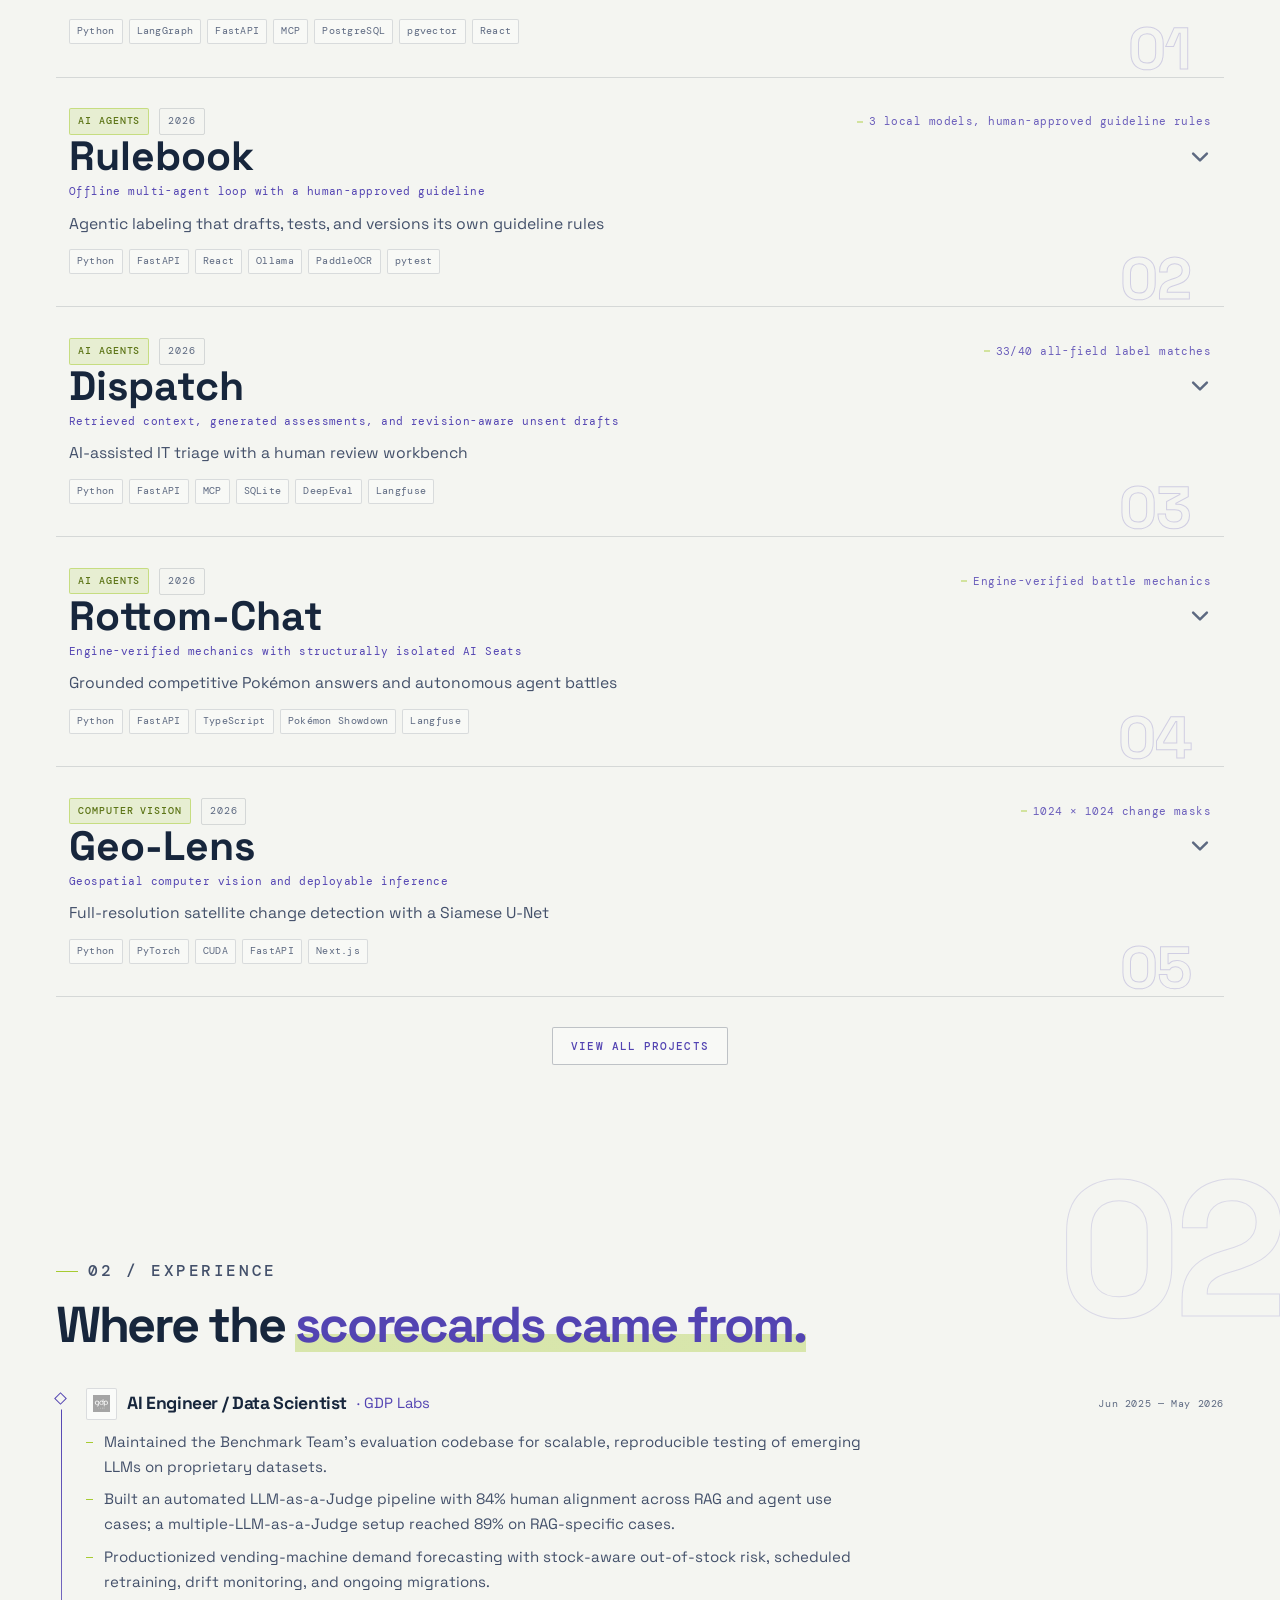
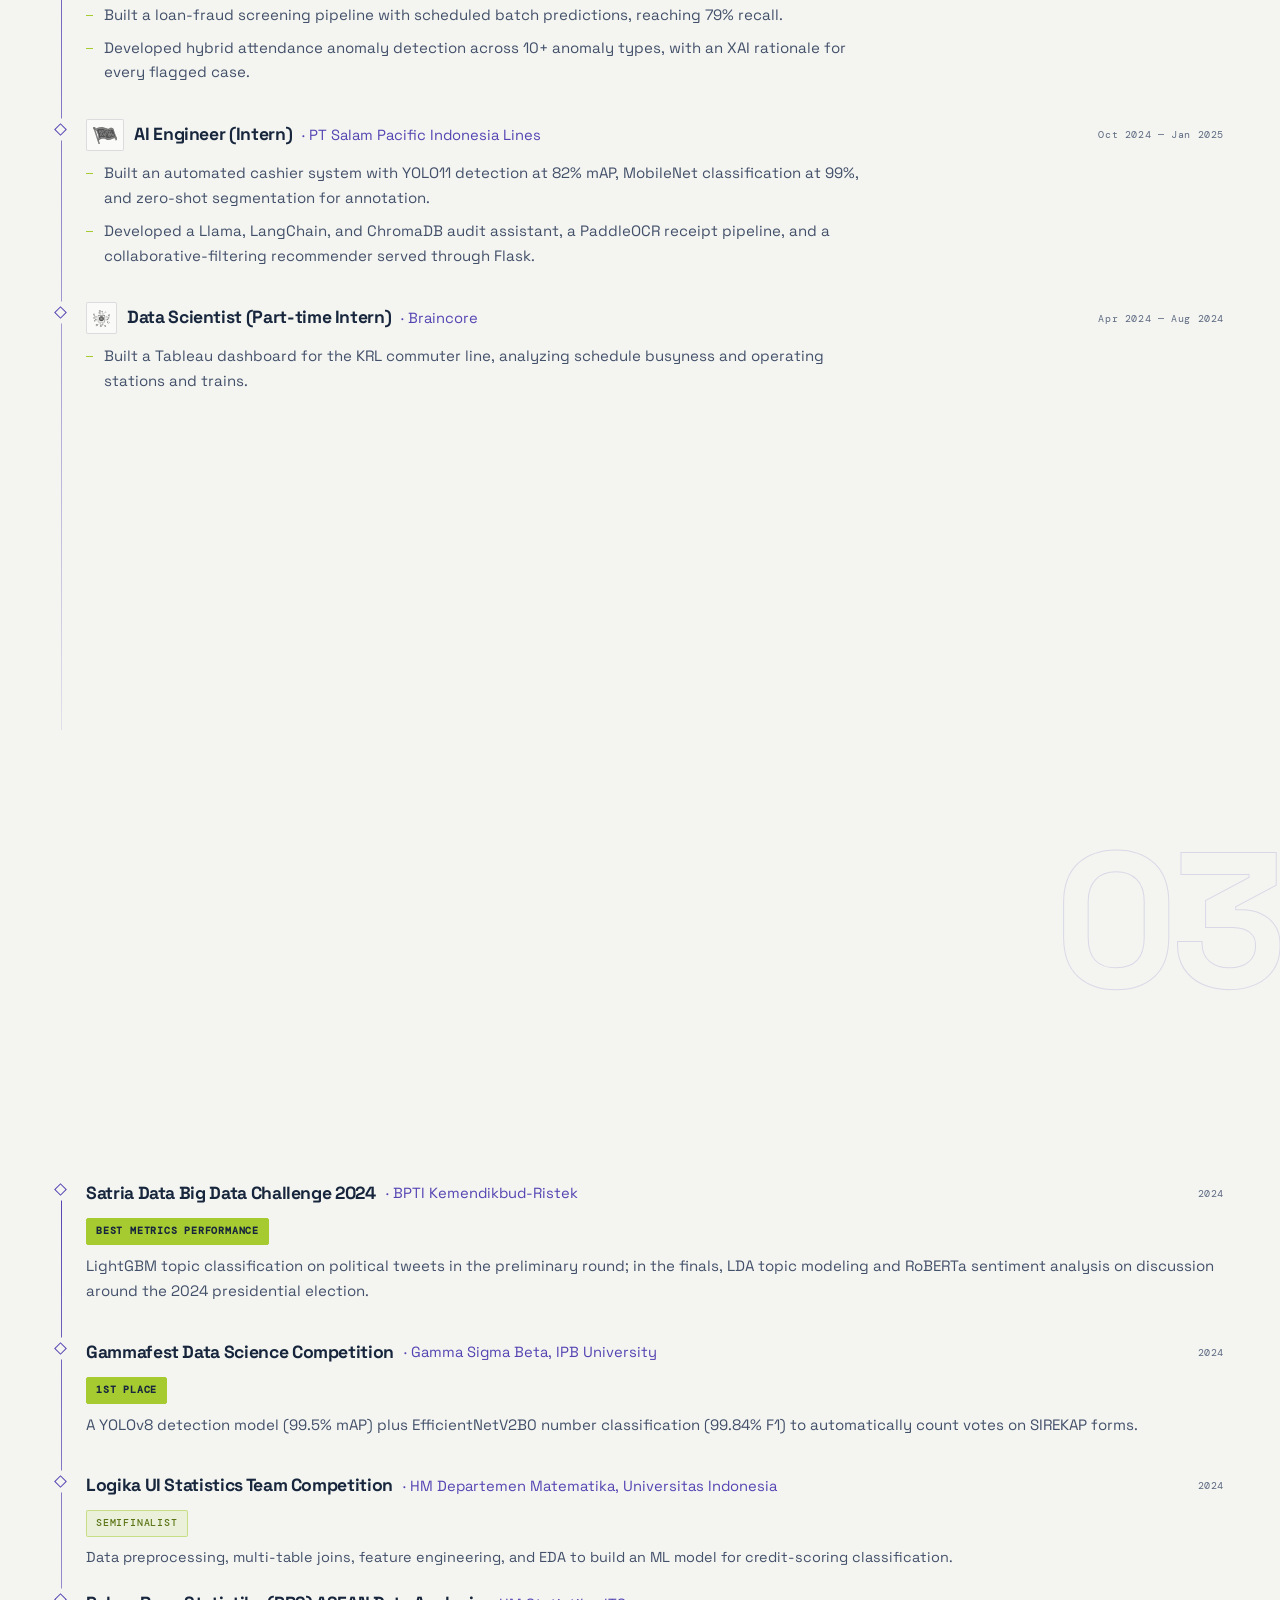
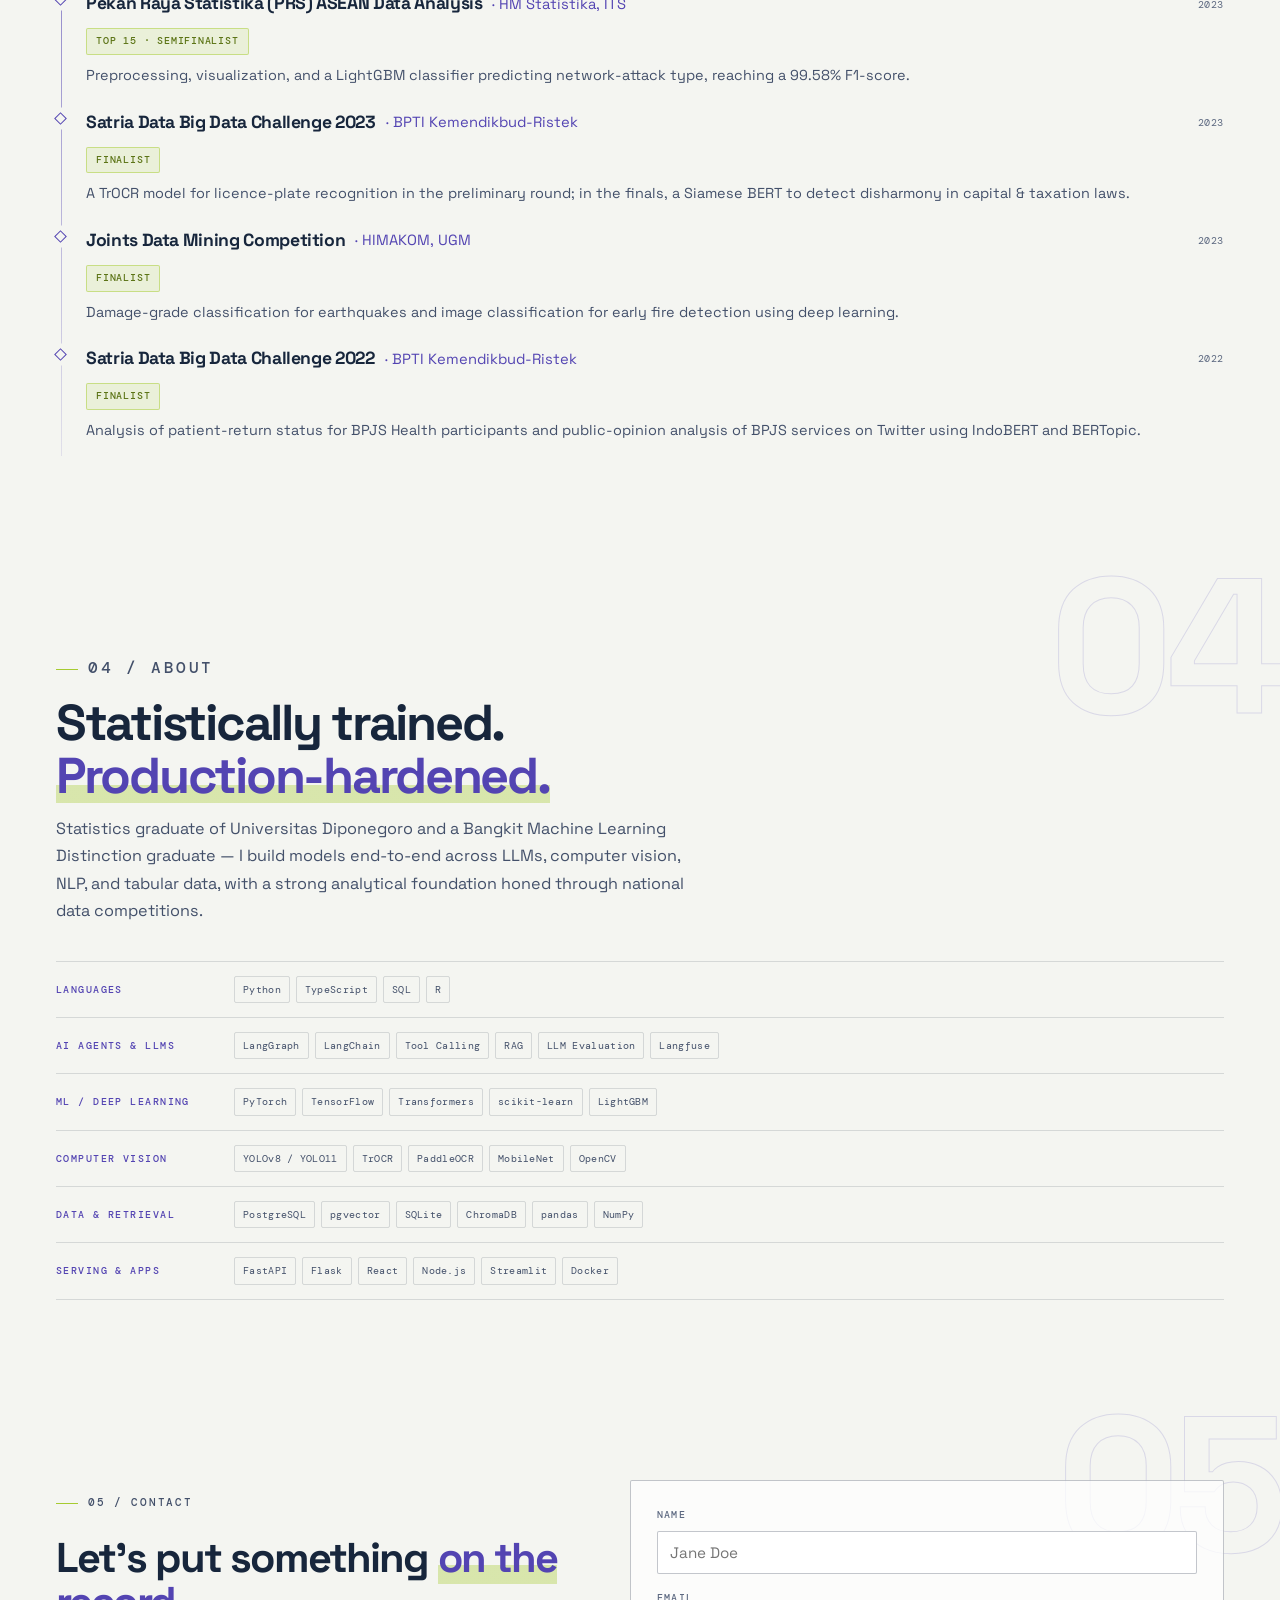
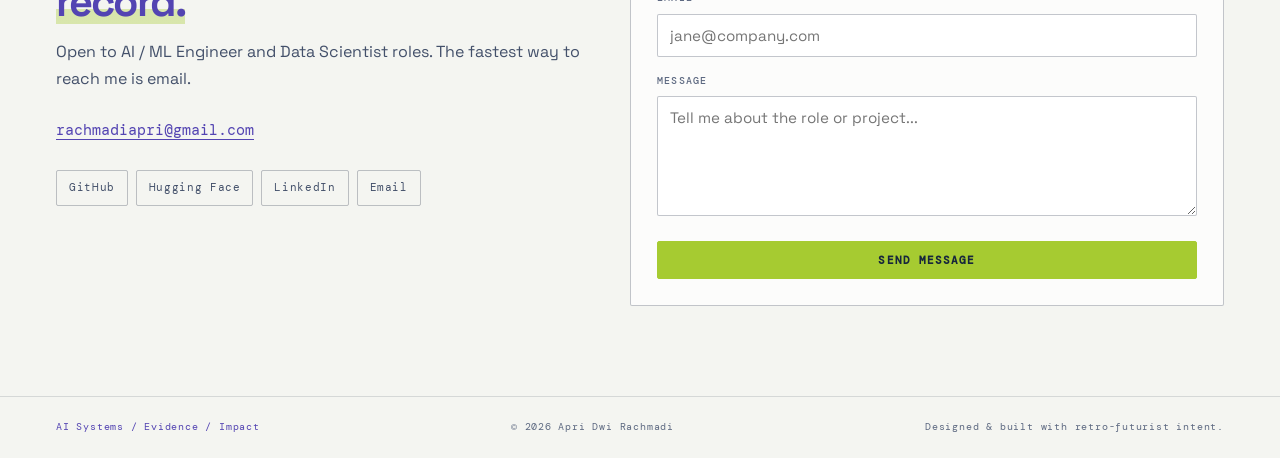
==== commit 7085a32a: "Add Rulebook case study page and link it from the card Co-Authored-By: Claude Sonnet 5.5 <noreply@an" ====
--- a/index.html
+++ b/index.html
@@ -180,7 +180,7 @@
             <div class="project__top"><span class="project__tag">AI Agents</span><span class="project__year">2026</span><span class="project__metric">3 local models, human-approved guideline rules</span></div>
             <h3 class="project__title">Rulebook</h3>
             <p class="project__desc">Agentic labeling that drafts, tests, and versions its own guideline rules</p>
-            <div class="project__actions"><a class="btn" href="https://github.com/aprirachmadi/rulebook" target="_blank" rel="noopener">GitHub Repository</a></div>
+            <div class="project__actions"><a class="btn" href="projects/rulebook/">Read case study</a><a class="btn" href="https://github.com/aprirachmadi/rulebook" target="_blank" rel="noopener">GitHub Repository</a></div>
           </article>
           <article class="project project--static reveal">
             <div class="project__top"><span class="project__tag">AI Agents</span><span class="project__year">2026</span><span class="project__metric">33/40 all-field label matches</span></div>
